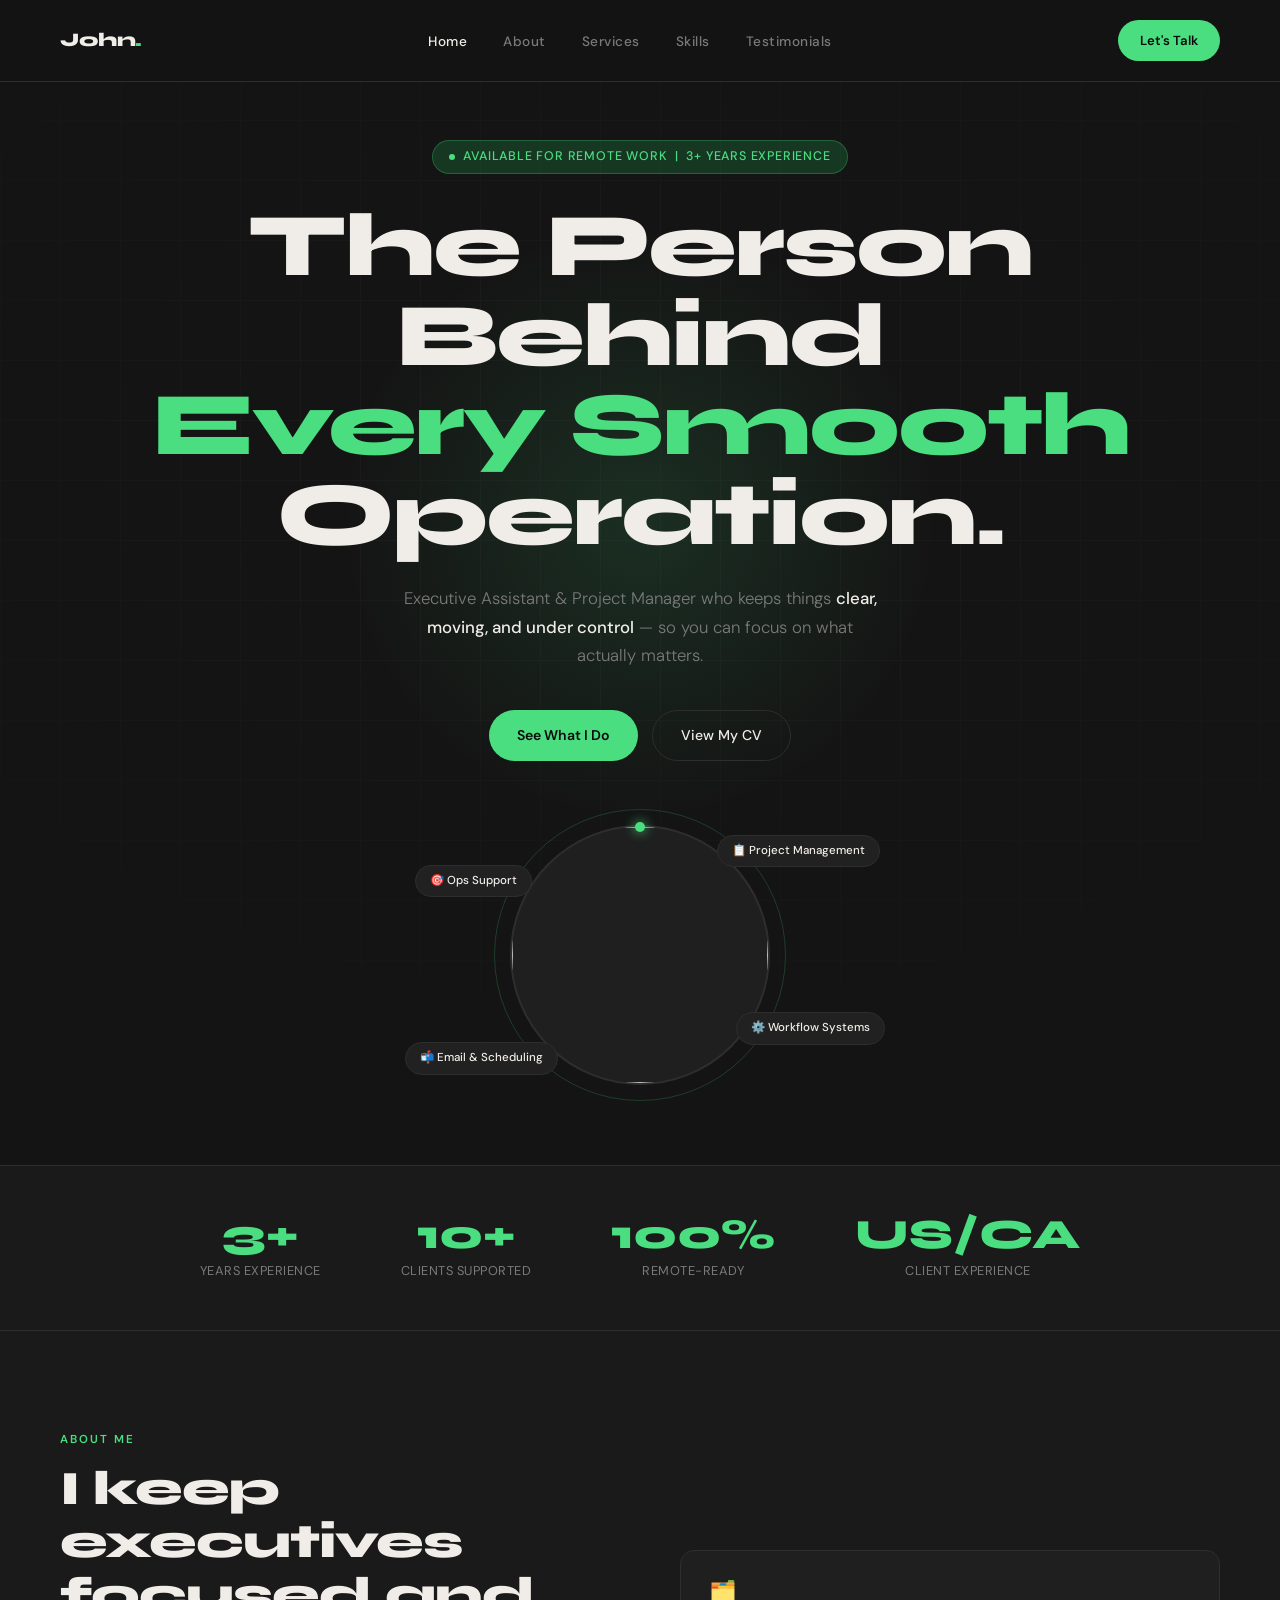
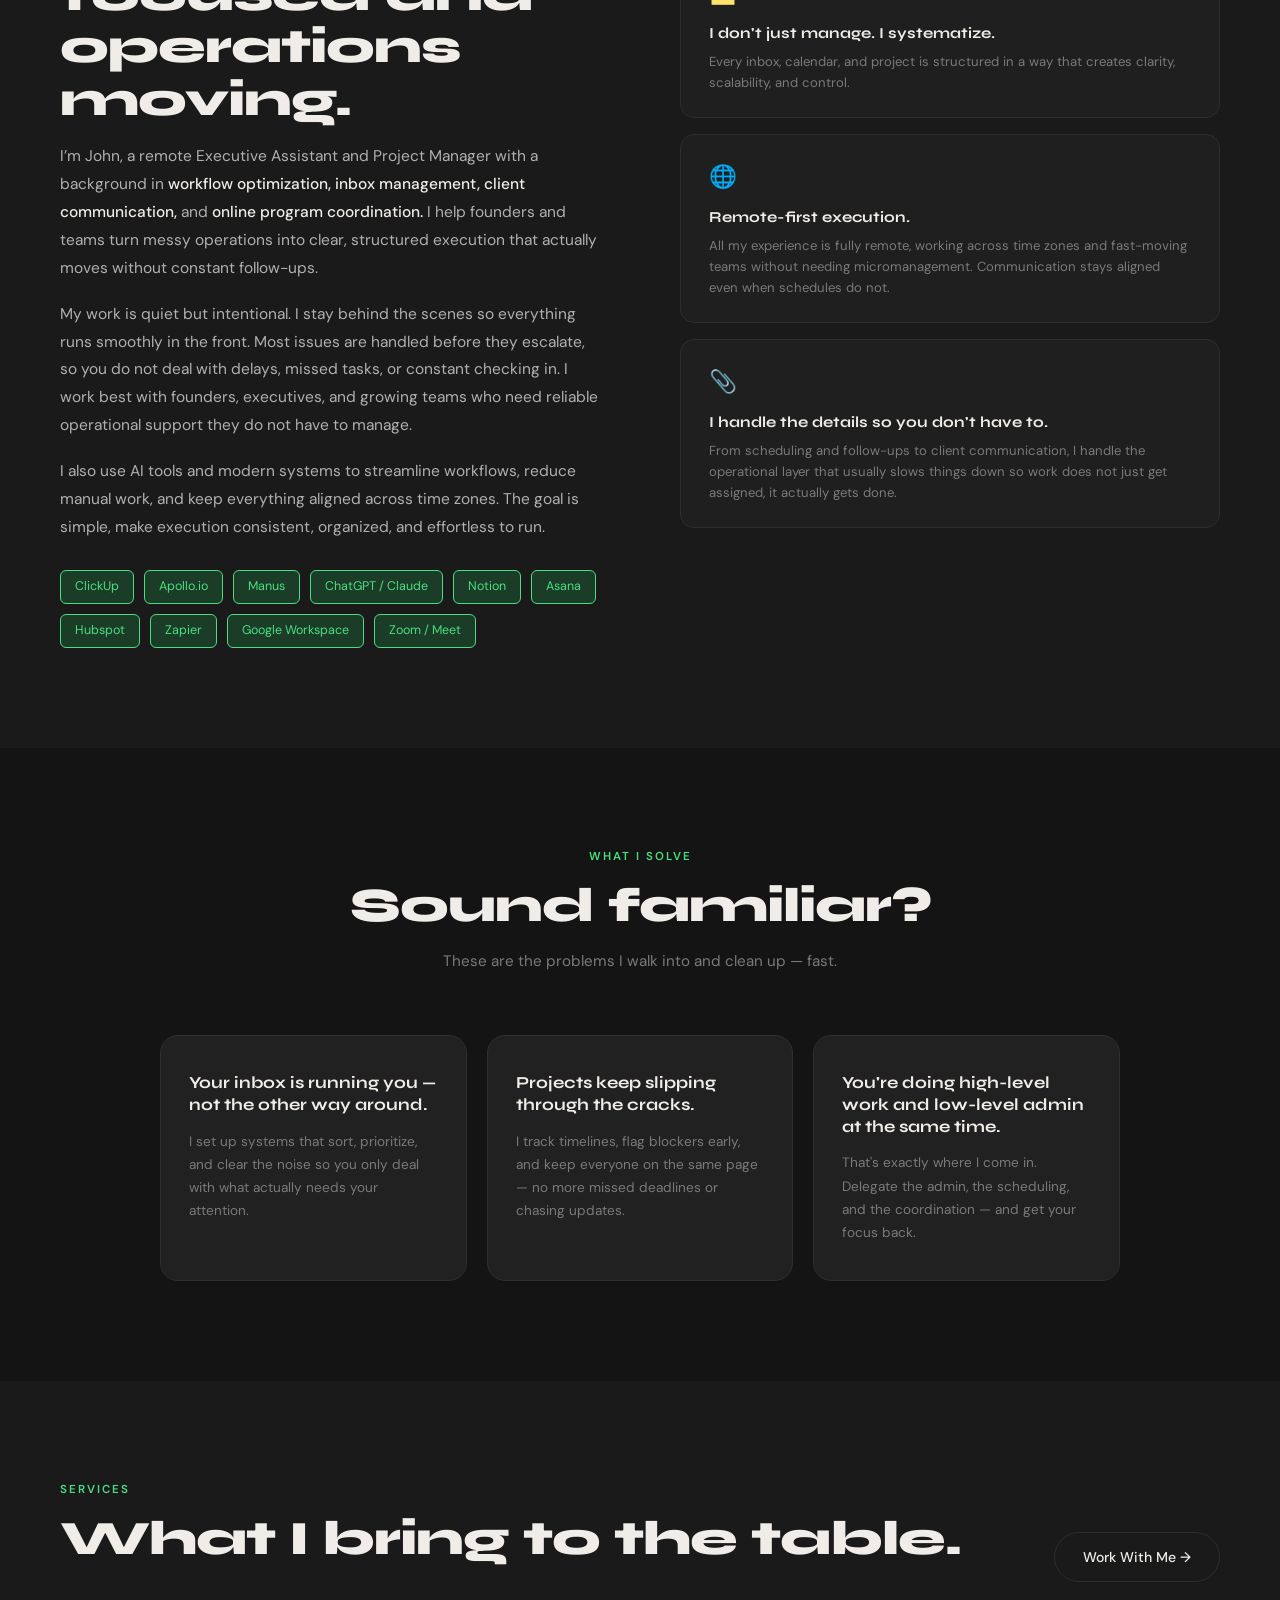
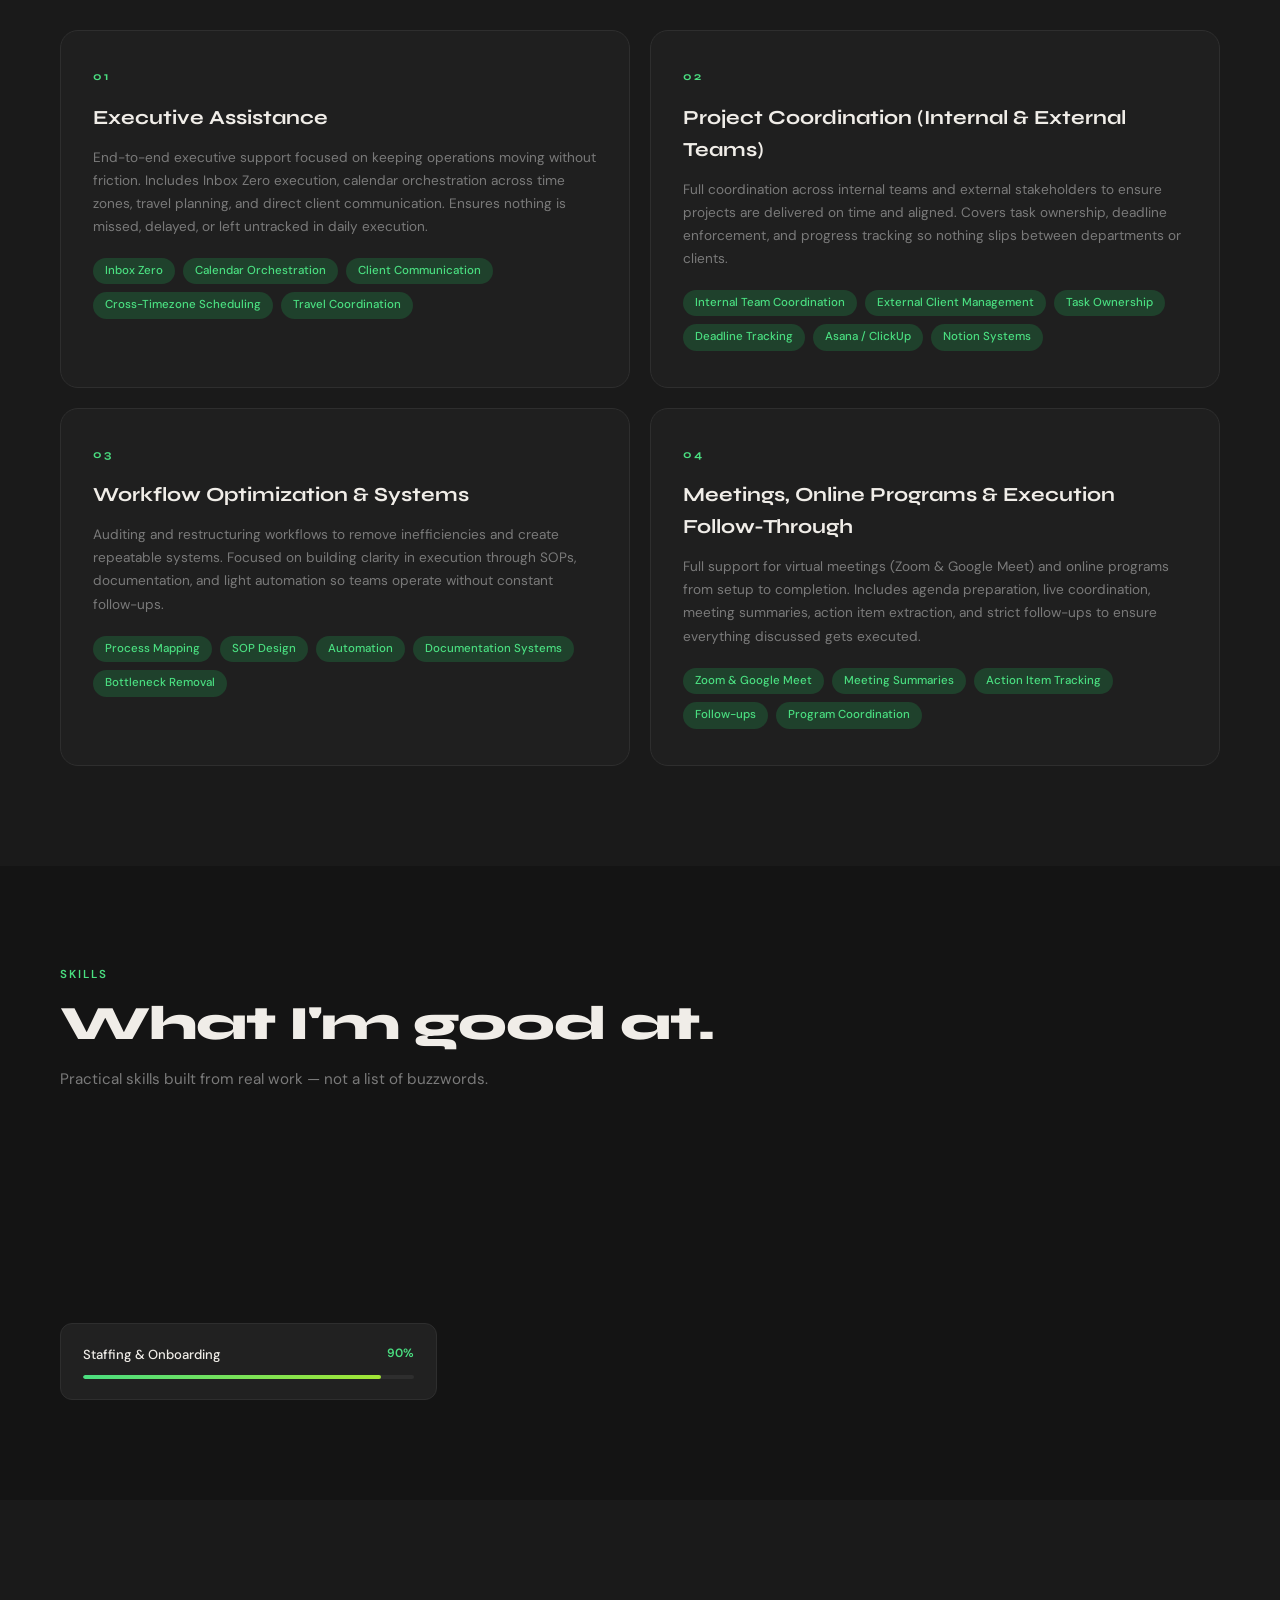
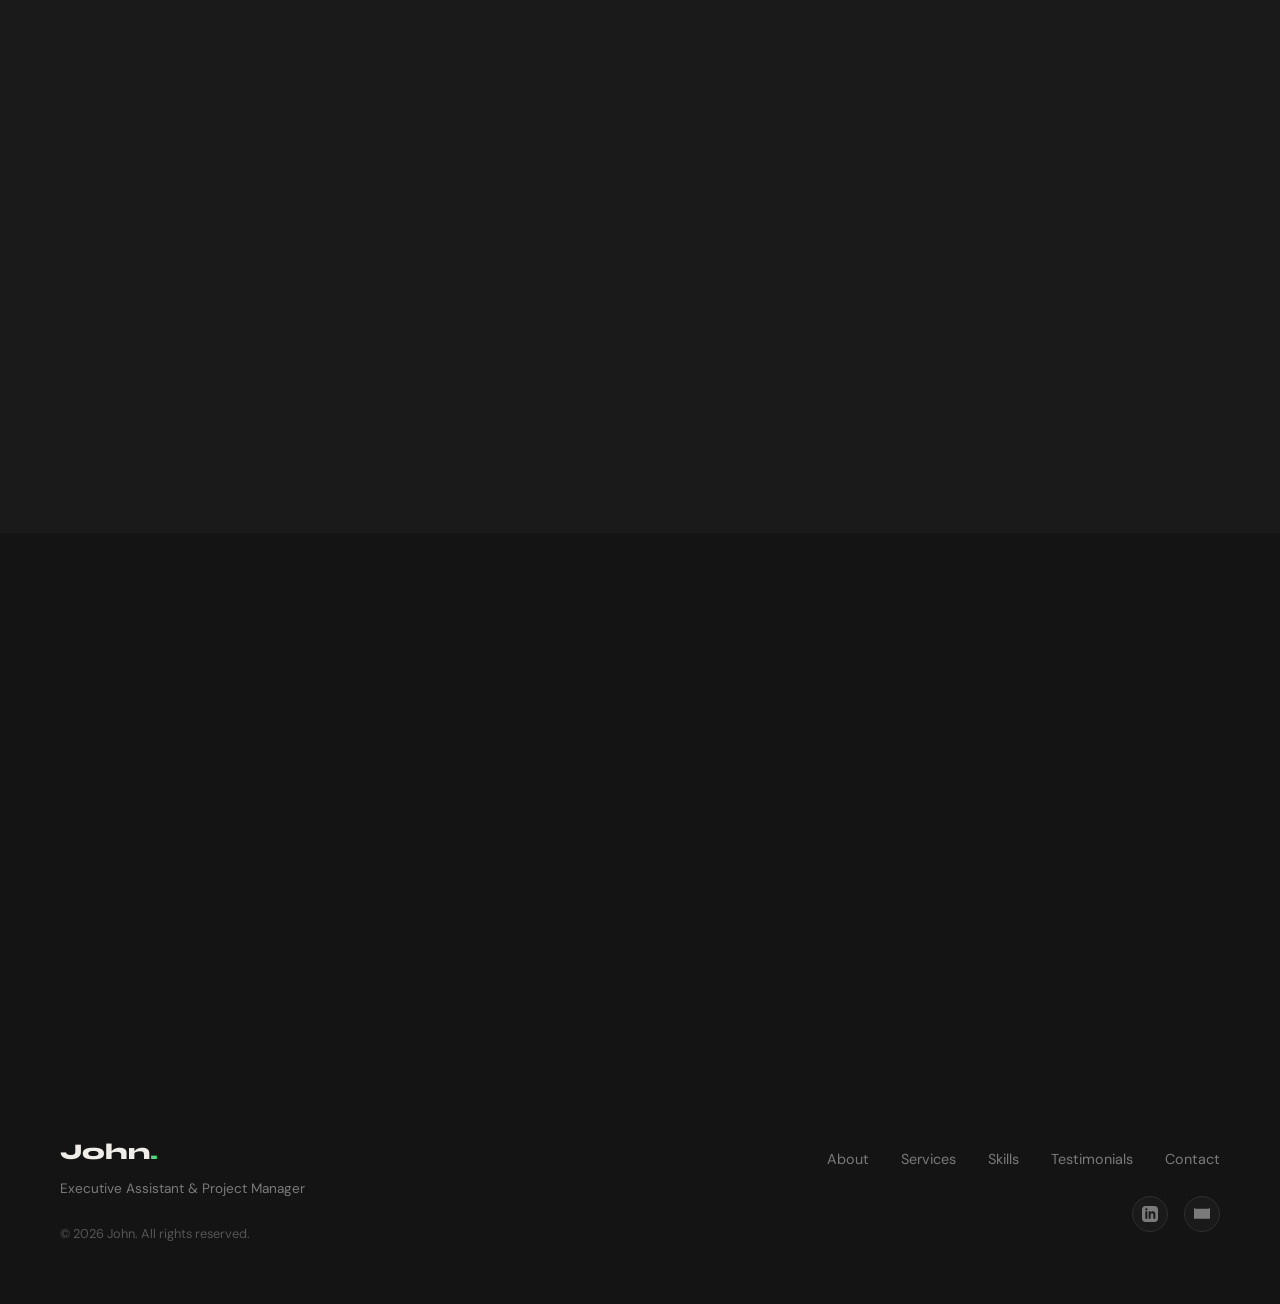
==== index.html @ 2f0b7847 "Add files via upload" ====
<!DOCTYPE html>
<html lang="en">
<head>
<meta charset="UTF-8" />
<meta name="viewport" content="width=device-width, initial-scale=1.0" />
<title>John San Gaspar | Executive Assistant & Project Manager</title>
<link href="https://fonts.googleapis.com/css2?family=Syne:wght@400;600;700;800&family=DM+Sans:ital,wght@0,300;0,400;0,500;1,300&display=swap" rel="stylesheet" />
<style>
  :root {
    --bg: #141414;
    --bg2: #1a1a1a;
    --bg3: #1f1f1f;
    --card: #212121;
    --border: #2e2e2e;
    --white: #f0ede8;
    --muted: #7a7a7a;
    --green: #4ade80;
    --green-dim: #22c55e33;
    --green-glow: #4ade8022;
    --accent2: #a3e635;
    --font-display: 'Syne', sans-serif;
    --font-body: 'DM Sans', sans-serif;
  }

  *, *::before, *::after { box-sizing: border-box; margin: 0; padding: 0; }
  html { scroll-behavior: smooth; }
  body {
    background: var(--bg);
    color: var(--white);
    font-family: var(--font-body);
    font-size: 16px;
    line-height: 1.6;
    overflow-x: hidden;
  }

  /* SPARKLE CANVAS LAYER */
  #cursor-canvas {
    position: fixed;
    top: 0; left: 0;
    width: 100%; height: 100%;
    pointer-events: none;
    z-index: 9999;
  }

  /* NAV */
  nav {
    position: fixed;
    top: 0; left: 0; right: 0;
    z-index: 100;
    padding: 20px 60px;
    display: flex;
    align-items: center;
    justify-content: space-between;
    background: rgba(20,20,20,0.88);
    backdrop-filter: blur(14px);
    border-bottom: 1px solid var(--border);
  }
  .nav-logo {
    font-family: var(--font-display);
    font-weight: 800;
    font-size: 1.2rem;
    letter-spacing: -0.5px;
    color: var(--white);
    text-decoration: none;
  }
  .nav-logo span { color: var(--green); }
  .nav-links { display: flex; gap: 36px; list-style: none; }
  .nav-links a {
    font-size: 0.85rem;
    font-weight: 500;
    color: var(--muted);
    text-decoration: none;
    letter-spacing: 0.5px;
    transition: color 0.2s;
  }
  .nav-links a:hover { color: var(--white); }
  .nav-cta {
    background: var(--green);
    color: #0a0a0a;
    font-weight: 600;
    font-size: 0.82rem;
    padding: 10px 22px;
    border-radius: 100px;
    text-decoration: none;
    transition: background 0.2s, transform 0.15s;
  }
  .nav-cta:hover { background: var(--accent2); transform: translateY(-1px); }

  /* HERO */
  #home {
    min-height: 100vh;
    display: flex;
    flex-direction: column;
    align-items: center;
    justify-content: center;
    text-align: center;
    padding: 140px 40px 80px;
    position: relative;
    overflow: hidden;
  }
  .hero-bg-grid {
    position: absolute;
    inset: 0;
    background-image:
      linear-gradient(var(--border) 1px, transparent 1px),
      linear-gradient(90deg, var(--border) 1px, transparent 1px);
    background-size: 60px 60px;
    opacity: 0.22;
    mask-image: radial-gradient(ellipse 80% 60% at 50% 40%, black 30%, transparent 100%);
  }
  .hero-glow {
    position: absolute;
    width: 600px; height: 600px;
    background: radial-gradient(circle, var(--green-glow) 0%, transparent 70%);
    top: 50%; left: 50%;
    transform: translate(-50%, -60%);
    pointer-events: none;
  }
  .hero-badge {
    display: inline-flex;
    align-items: center;
    gap: 8px;
    background: var(--green-dim);
    border: 1px solid #4ade8044;
    border-radius: 100px;
    padding: 6px 16px;
    font-size: 0.78rem;
    font-weight: 500;
    color: var(--green);
    letter-spacing: 0.8px;
    text-transform: uppercase;
    margin-bottom: 28px;
    animation: fadeUp 0.6s ease both;
  }
  .hero-badge::before {
    content: '';
    width: 6px; height: 6px;
    background: var(--green);
    border-radius: 50%;
    animation: pulse 2s infinite;
  }
  @keyframes pulse {
    0%, 100% { opacity: 1; transform: scale(1); }
    50% { opacity: 0.4; transform: scale(1.3); }
  }
  h1.hero-title {
    font-family: var(--font-display);
    font-size: clamp(3rem, 7vw, 6rem);
    font-weight: 800;
    line-height: 1.0;
    letter-spacing: -2px;
    margin-bottom: 24px;
    animation: fadeUp 0.7s 0.1s ease both;
  }
  h1.hero-title .line-green { color: var(--green); }
  .hero-sub {
    font-size: 1.05rem;
    font-weight: 300;
    color: var(--muted);
    max-width: 480px;
    line-height: 1.7;
    margin-bottom: 40px;
    animation: fadeUp 0.7s 0.2s ease both;
  }
  .hero-sub strong { color: var(--white); font-weight: 500; }
  .hero-actions {
    display: flex;
    gap: 14px;
    justify-content: center;
    flex-wrap: wrap;
    animation: fadeUp 0.7s 0.3s ease both;
  }
  .btn-primary {
    background: var(--green);
    color: #0a0a0a;
    font-weight: 600;
    font-size: 0.88rem;
    padding: 13px 28px;
    border-radius: 100px;
    text-decoration: none;
    transition: background 0.2s, transform 0.15s;
    display: inline-flex;
    align-items: center;
    justify-content: center;
  }
  .btn-primary:hover { background: var(--accent2); transform: translateY(-2px); }
  .btn-outline {
    background: transparent;
    color: var(--white);
    font-weight: 500;
    font-size: 0.88rem;
    padding: 13px 28px;
    border-radius: 100px;
    border: 1px solid var(--border);
    text-decoration: none;
    transition: border-color 0.2s, color 0.2s, transform 0.15s;
    display: inline-flex;
    align-items: center;
    justify-content: center;
  }
  .btn-outline:hover { border-color: var(--green); color: var(--green); transform: translateY(-2px); }

  /* HERO VISUAL */
  .hero-visual {
    position: relative;
    margin-top: 64px;
    width: 260px; height: 260px;
    animation: fadeUp 0.8s 0.4s ease both;
  }
  .hero-ring {
    position: absolute;
    inset: -16px;
    border-radius: 50%;
    border: 1px solid #4ade8033;
    animation: spin 20s linear infinite;
  }
  .hero-ring::after {
    content: '';
    position: absolute;
    width: 10px; height: 10px;
    background: var(--green);
    border-radius: 50%;
    top: 12px; left: 50%;
    transform: translateX(-50%);
    box-shadow: 0 0 12px var(--green);
  }
  @keyframes spin { to { transform: rotate(360deg); } }
  .hero-photo {
    width: 260px; height: 260px;
    border-radius: 50%;
    background: var(--bg3);
    border: 2px solid var(--border);
    display: flex;
    align-items: center;
    justify-content: center;
    overflow: hidden;
  }
  .hero-photo img {
    width: 100%;
    height: 100%;
    object-fit: cover;
  }
  .float-tag {
    position: absolute;
    background: var(--card);
    border: 1px solid var(--border);
    border-radius: 100px;
    padding: 6px 14px;
    font-size: 0.72rem;
    font-weight: 500;
    color: var(--white);
    white-space: nowrap;
  }
  .float-tag.t1 { top: 10px; right: -110px; }
  .float-tag.t2 { bottom: 40px; right: -115px; }
  .float-tag.t3 { bottom: 10px; left: -105px; }
  .float-tag.t4 { top: 40px; left: -95px; }

  /* STATS */
  .stats-strip {
    background: var(--bg2);
    border-top: 1px solid var(--border);
    border-bottom: 1px solid var(--border);
    padding: 48px 60px;
    display: flex;
    justify-content: center;
    gap: 80px;
    flex-wrap: wrap;
  }
  .stat-item { text-align: center; }
  .stat-number {
    font-family: var(--font-display);
    font-size: 2.6rem;
    font-weight: 800;
    color: var(--green);
    line-height: 1;
    margin-bottom: 6px;
  }
  .stat-label {
    font-size: 0.8rem;
    color: var(--muted);
    letter-spacing: 0.5px;
    text-transform: uppercase;
  }

  /* SECTIONS */
  section { padding: 100px 60px; }
  .section-label {
    font-size: 0.72rem;
    font-weight: 600;
    letter-spacing: 2px;
    text-transform: uppercase;
    color: var(--green);
    margin-bottom: 14px;
  }
  .section-title {
    font-family: var(--font-display);
    font-size: clamp(2rem, 4vw, 3rem);
    font-weight: 800;
    line-height: 1.1;
    letter-spacing: -1px;
    margin-bottom: 16px;
  }
  .section-sub {
    color: var(--muted);
    font-size: 0.95rem;
    max-width: 520px;
    line-height: 1.7;
  }

  /* ABOUT */
  #about {
    background: var(--bg2);
    display: grid;
    grid-template-columns: 1fr 1fr;
    gap: 80px;
    align-items: center;
  }
  .about-text p {
    color: #b0b0b0;
    font-size: 0.97rem;
    line-height: 1.8;
    margin-bottom: 18px;
  }
  .about-text p strong { color: var(--white); font-weight: 500; }
  .about-tools {
    display: flex;
    flex-wrap: wrap;
    gap: 10px;
    margin-top: 28px;
  }
  .tool-tag {
    background: var(--green-dim);
    border: 1px solid var(--green);
    border-radius: 6px;
    padding: 6px 14px;
    font-size: 0.78rem;
    color: var(--green);
    transition: border-color 0.2s, color 0.2s;
  }
  .tool-tag:hover { border-color: var(--accent2); color: var(--accent2); }
  .about-right { display: flex; flex-direction: column; gap: 16px; }
  .about-card {
    background: var(--bg3);
    border: 1px solid var(--border);
    border-radius: 14px;
    padding: 24px 28px;
    transition: border-color 0.2s;
  }
  .about-card:hover { border-color: #4ade8055; }
  .about-card-icon { font-size: 1.4rem; margin-bottom: 10px; }
  .about-card h4 {
    font-family: var(--font-display);
    font-size: 0.95rem;
    font-weight: 700;
    margin-bottom: 6px;
  }
  .about-card p { font-size: 0.82rem; color: var(--muted); line-height: 1.6; }

  /* WHAT I SOLVE */
  #solve { background: var(--bg); text-align: center; }
  .solve-header { margin-bottom: 60px; }
  .solve-cards {
    display: grid;
    grid-template-columns: repeat(3, 1fr);
    gap: 20px;
    max-width: 960px;
    margin: 0 auto;
  }
  .solve-card {
    background: var(--card);
    border: 1px solid var(--border);
    border-radius: 18px;
    padding: 36px 28px;
    text-align: left;
    transition: border-color 0.25s, transform 0.2s;
    position: relative;
    overflow: hidden;
  }
  .solve-card::before {
    content: '';
    position: absolute;
    inset: 0;
    background: radial-gradient(circle at top left, var(--green-glow), transparent 70%);
    opacity: 0;
    transition: opacity 0.3s;
  }
  .solve-card:hover { border-color: #4ade8055; transform: translateY(-4px); }
  .solve-card:hover::before { opacity: 1; }
  .solve-card-q {
    font-family: var(--font-display);
    font-size: 1.05rem;
    font-weight: 700;
    color: var(--white);
    margin-bottom: 14px;
    line-height: 1.3;
  }
  .solve-card-a { font-size: 0.85rem; color: var(--muted); line-height: 1.7; }

  /* SERVICES */
  #services { background: var(--bg2); }
  .services-header {
    display: flex;
    justify-content: space-between;
    align-items: flex-end;
    margin-bottom: 48px;
  }
  .services-grid {
    display: grid;
    grid-template-columns: repeat(2, 1fr);
    gap: 20px;
  }
  .service-card {
    background: var(--bg3);
    border: 1px solid var(--border);
    border-radius: 18px;
    padding: 36px 32px;
    transition: border-color 0.2s, transform 0.2s;
  }
  .service-card:hover { border-color: #4ade8066; transform: translateY(-3px); }
  .service-number {
    font-family: var(--font-display);
    font-size: 0.72rem;
    font-weight: 700;
    color: var(--green);
    letter-spacing: 2px;
    margin-bottom: 16px;
  }
  .service-name {
    font-family: var(--font-display);
    font-size: 1.25rem;
    font-weight: 700;
    margin-bottom: 12px;
  }
  .service-desc {
    font-size: 0.85rem;
    color: var(--muted);
    line-height: 1.7;
    margin-bottom: 20px;
  }
  .service-tags { display: flex; flex-wrap: wrap; gap: 8px; }
  .service-tag {
    background: var(--green-dim);
    color: var(--green);
    border-radius: 100px;
    padding: 4px 12px;
    font-size: 0.72rem;
    font-weight: 500;
  }

  /* SKILLS */
  #skills { background: var(--bg); }
  .skills-grid {
    display: grid;
    grid-template-columns: repeat(3, 1fr);
    gap: 14px;
    margin-top: 48px;
  }
  .skill-bar-item {
    background: var(--card);
    border: 1px solid var(--border);
    border-radius: 12px;
    padding: 20px 22px;
  }
  .skill-bar-top {
    display: flex;
    justify-content: space-between;
    align-items: center;
    margin-bottom: 10px;
  }
  .skill-bar-name { font-size: 0.82rem; font-weight: 500; }
  .skill-bar-pct { font-size: 0.75rem; color: var(--green); font-weight: 600; }
  .skill-track {
    height: 4px;
    background: var(--border);
    border-radius: 4px;
    overflow: hidden;
  }
  .skill-fill {
    height: 100%;
    background: linear-gradient(90deg, var(--green), var(--accent2));
    border-radius: 4px;
    width: 0%;
    transition: width 1.2s cubic-bezier(0.4,0,0.2,1);
  }

  /* TESTIMONIALS */
  #testimonials { background: var(--bg2); text-align: center; }
  .testi-grid {
    display: grid;
    grid-template-columns: repeat(3, 1fr);
    gap: 20px;
    margin-top: 48px;
  }
  .testi-card {
    background: var(--bg3);
    border: 1px solid var(--border);
    border-radius: 18px;
    padding: 30px 28px;
    text-align: left;
    transition: border-color 0.2s;
    /* Added Flexbox to perfectly align author blocks */
    display: flex;
    flex-direction: column;
  }
  .testi-card:hover { border-color: #4ade8044; }
  .testi-stars { color: var(--green); font-size: 0.85rem; letter-spacing: 2px; margin-bottom: 16px; }
  .testi-text {
    font-size: 0.87rem;
    color: #b5b5b5;
    line-height: 1.75;
    margin-bottom: 20px;
    font-style: italic;
  }
  .testi-author { 
    display: flex; 
    align-items: center; 
    gap: 12px; 
    /* Pushes author block to the bottom of the card */
    margin-top: auto; 
  }
  .testi-avatar {
    width: 38px; height: 38px;
    border-radius: 50%;
    background: var(--green-dim);
    border: 1px solid #4ade8044;
    display: flex;
    align-items: center;
    justify-content: center;
    font-size: 0.75rem;
    font-weight: 700;
    color: var(--green);
    flex-shrink: 0;
  }
  .testi-name { font-size: 0.85rem; font-weight: 600; }
  .testi-role { font-size: 0.75rem; color: var(--muted); }

  /* CTA BANNER */
  .cta-banner {
    background: var(--bg3);
    border-top: 1px solid var(--border);
    border-bottom: 1px solid var(--border);
    padding: 100px 60px;
    text-align: center;
    position: relative;
    overflow: hidden;
  }
  .cta-banner::before {
    content: '';
    position: absolute;
    inset: 0;
    background: radial-gradient(ellipse 60% 80% at 50% 100%, var(--green-glow), transparent);
    pointer-events: none;
  }
  .cta-banner h2 {
    font-family: var(--font-display);
    font-size: clamp(2rem, 5vw, 4rem);
    font-weight: 800;
    letter-spacing: -1px;
    margin-bottom: 16px;
    color: var(--white);
  }
  .cta-banner p { color: var(--muted); font-size: 1.1rem; margin-bottom: 40px; }
  .cta-actions { display: flex; gap: 16px; justify-content: center; flex-wrap: wrap; }

  /* FOOTER */
  footer {
    background: var(--bg);
    padding: 60px;
    display: flex;
    align-items: center;
    justify-content: space-between;
    flex-wrap: wrap;
    gap: 40px;
  }
  .footer-left {
    display: flex;
    flex-direction: column;
    gap: 8px;
  }
  .footer-logo {
    font-family: var(--font-display);
    font-weight: 800;
    font-size: 1.4rem;
    color: var(--white);
    text-decoration: none;
  }
  .footer-logo span { color: var(--green); }
  .footer-tagline { font-size: 0.85rem; color: var(--muted); }
  .footer-copy { font-size: 0.8rem; color: #555; margin-top: 16px; }
  
  .footer-right {
    display: flex;
    flex-direction: column;
    align-items: flex-end;
    gap: 24px;
  }
  .footer-links { display: flex; gap: 32px; list-style: none; }
  .footer-links a {
    font-size: 0.9rem;
    color: var(--muted);
    text-decoration: none;
    transition: color 0.2s;
  }
  .footer-links a:hover { color: var(--green); }
  
  .footer-socials { display: flex; gap: 16px; }
  .social-icon {
    width: 36px; height: 36px;
    border-radius: 50%;
    background: var(--bg2);
    border: 1px solid var(--border);
    display: flex;
    align-items: center;
    justify-content: center;
    color: var(--muted);
    transition: all 0.2s;
    text-decoration: none;
  }
  .social-icon:hover {
    color: var(--green);
    border-color: var(--green);
    background: var(--green-dim);
  }
  .social-icon svg { width: 16px; height: 16px; fill: currentColor; }

  /* ANIMATIONS */
  @keyframes fadeUp {
    from { opacity: 0; transform: translateY(24px); }
    to { opacity: 1; transform: translateY(0); }
  }
  .reveal {
    opacity: 0;
    transform: translateY(30px);
    transition: opacity 0.7s ease, transform 0.7s ease;
  }
  .reveal.visible { opacity: 1; transform: translateY(0); }

  /* MOBILE */
  @media (max-width: 768px) {
    nav { padding: 16px 24px; }
    .nav-links { display: none; }
    section { padding: 70px 24px; }
    #about { grid-template-columns: 1fr; gap: 40px; }
    .solve-cards, .testi-grid { grid-template-columns: 1fr; }
    .services-grid { grid-template-columns: 1fr; }
    .skills-grid { grid-template-columns: 1fr 1fr; }
    .stats-strip { gap: 40px; padding: 40px 24px; }
    .float-tag { display: none; }
    footer { flex-direction: column; align-items: center; text-align: center; }
    .footer-right { align-items: center; }
    .footer-links { flex-wrap: wrap; justify-content: center; }
    .cta-actions { flex-direction: column; align-items: center; }
    .cta-banner { padding: 80px 24px; }
  }
</style>
</head>
<body>

<canvas id="cursor-canvas"></canvas>

<!-- NAV -->
<nav>
  <a href="#home" class="nav-logo">John<span>.</span></a>
  <ul class="nav-links">
    <li><a href="#home">Home</a></li>
    <li><a href="#about">About</a></li>
    <li><a href="#services">Services</a></li>
    <li><a href="#skills">Skills</a></li>
    <li><a href="#testimonials">Testimonials</a></li>
  </ul>
  <a href="mailto:rainsngspr@gmail.com" class="nav-cta">Let's Talk</a>
</nav>

<!-- HERO -->
<section id="home">
  <div class="hero-bg-grid"></div>
  <div class="hero-glow"></div>

  <div class="hero-badge">Available for Remote Work &nbsp;|&nbsp; 3+ Years Experience</div>

  <h1 class="hero-title">
    The Person Behind<br>
    <span class="line-green">Every Smooth</span><br>
    Operation.
  </h1>

  <p class="hero-sub">
    Executive Assistant &amp; Project Manager who keeps things
    <strong>clear, moving, and under control</strong> — so you can focus on what actually matters.
  </p>

  <div class="hero-actions">
    <a href="#services" class="btn-primary">See What I Do</a>
    <a href="https://drive.google.com/file/d/1yDdpWghCHOf-yNdq9jyRhm6g5-8w-mUt/view" target="_blank" class="btn-outline">View My CV</a>
  </div>

  <div class="hero-visual">
    <div class="hero-ring"></div>
    <div class="hero-photo">
      <img src= "rainpicture.jpg">
    </div>
    <span class="float-tag t1">📋 Project Management</span>
    <span class="float-tag t2">⚙️ Workflow Systems</span>
    <span class="float-tag t3">📬 Email &amp; Scheduling</span>
    <span class="float-tag t4">🎯 Ops Support</span>
  </div>
</section>

<!-- STATS -->
<div class="stats-strip reveal">
  <div class="stat-item">
    <div class="stat-number">3+</div>
    <div class="stat-label">Years Experience</div>
  </div>
  <div class="stat-item">
    <div class="stat-number">10+</div>
    <div class="stat-label">Clients Supported</div>
  </div>
  <div class="stat-item">
    <div class="stat-number">100%</div>
    <div class="stat-label">Remote-Ready</div>
  </div>
  <div class="stat-item">
    <div class="stat-number">US/CA</div>
    <div class="stat-label">Client Experience</div>
  </div>
</div>

<!-- ABOUT -->
<section id="about">
  <div class="about-text reveal">
    <div class="section-label">About Me</div>
    <h2 class="section-title">I keep executives focused and operations moving.</h2>
    <p>
I’m John, a remote Executive Assistant and Project Manager with a background in
      <strong>workflow optimization, inbox management, client communication,</strong> and
      <strong>online program coordination.</strong> I help founders and teams turn messy operations into clear, structured execution that actually moves without constant follow-ups.
    </p>
    <p>
      My work is quiet but intentional. I stay behind the scenes so everything runs smoothly in the front. Most issues are handled before they escalate, so you do not deal with delays, missed tasks, or constant checking in. I work best with founders, executives, and growing teams who need reliable operational support they do not have to manage.
    </p>
    <p>
I also use AI tools and modern systems to streamline workflows, reduce manual work, and keep everything aligned across time zones. The goal is simple, make execution consistent, organized, and effortless to run.    </p>
    <div class="about-tools">
      <span class="tool-tag">ClickUp</span>
      <span class="tool-tag">Apollo.io</span>
      <span class="tool-tag">Manus</span>
      <span class="tool-tag">ChatGPT / Claude</span>
      <span class="tool-tag">Notion</span>
      <span class="tool-tag">Asana</span>
      <span class="tool-tag">Hubspot</span>
      <span class="tool-tag">Zapier</span>
      <span class="tool-tag">Google Workspace</span>
      <span class="tool-tag">Zoom / Meet</span>
    </div>
  </div>

  <div class="about-right reveal">
    <div class="about-card">
      <div class="about-card-icon">🗂️</div>
      <h4>I don't just manage. I systematize.</h4>
      <p>Every inbox, calendar, and project is structured in a way that creates clarity, scalability, and control.</p>
    </div>
    <div class="about-card">
      <div class="about-card-icon">🌐</div>
      <h4>Remote-first execution.</h4>
      <p>All my experience is fully remote, working across time zones and fast-moving teams without needing micromanagement. Communication stays aligned even when schedules do not.</p>
    </div>
    <div class="about-card">
      <div class="about-card-icon">📎</div>
      <h4>I handle the details so you don't have to.</h4>
      <p>From scheduling and follow-ups to client communication, I handle the operational layer that usually slows things down so work does not just get assigned, it actually gets done.</p>
    </div>
  </div>
</section>

<!-- WHAT I SOLVE -->
<section id="solve">
  <div class="solve-header reveal">
    <div class="section-label">What I Solve</div>
    <h2 class="section-title">Sound familiar?</h2>
    <p class="section-sub" style="margin: 0 auto;">These are the problems I walk into and clean up — fast.</p>
  </div>
  <div class="solve-cards">
    <div class="solve-card reveal">
      <div class="solve-card-q">Your inbox is running you — not the other way around.</div>
      <div class="solve-card-a">I set up systems that sort, prioritize, and clear the noise so you only deal with what actually needs your attention.</div>
    </div>
    <div class="solve-card reveal">
      <div class="solve-card-q">Projects keep slipping through the cracks.</div>
      <div class="solve-card-a">I track timelines, flag blockers early, and keep everyone on the same page — no more missed deadlines or chasing updates.</div>
    </div>
    <div class="solve-card reveal">
      <div class="solve-card-q">You're doing high-level work and low-level admin at the same time.</div>
      <div class="solve-card-a">That's exactly where I come in. Delegate the admin, the scheduling, and the coordination — and get your focus back.</div>
    </div>
  </div>
</section>

<!-- SERVICES -->
<section id="services">
  <div class="services-header reveal">
    <div>
      <div class="section-label">Services</div>
      <h2 class="section-title">What I bring to the table.</h2>
    </div>
    <a href="mailto:rainsngspr@gmail.com" class="btn-outline">Work With Me →</a>
  </div>
  <div class="services-grid">
    <div class="service-card reveal">
      <div class="service-number">01</div>
      <div class="service-name">Executive Assistance</div>
      <div class="service-desc">End-to-end executive support focused on keeping operations moving without friction. Includes Inbox Zero execution, calendar orchestration across time zones, travel planning, and direct client communication. Ensures nothing is missed, delayed, or left untracked in daily execution.</div>
      <div class="service-tags">
        <span class="service-tag">Inbox Zero</span>
        <span class="service-tag">Calendar Orchestration</span>
        <span class="service-tag">Client Communication</span>
        <span class="service-tag">Cross-Timezone Scheduling</span>
        <span class="service-tag">Travel Coordination</span>
      </div>
    </div>
    <div class="service-card reveal">
      <div class="service-number">02</div>
      <div class="service-name">Project Coordination (Internal & External Teams)</div>
      <div class="service-desc">Full coordination across internal teams and external stakeholders to ensure projects are delivered on time and aligned. Covers task ownership, deadline enforcement, and progress tracking so nothing slips between departments or clients.</div>
      <div class="service-tags">
        <span class="service-tag">Internal Team Coordination</span>
        <span class="service-tag">External Client Management</span>
        <span class="service-tag">Task Ownership</span>
        <span class="service-tag">Deadline Tracking</span>
        <span class="service-tag">Asana / ClickUp</span>
        <span class="service-tag">Notion Systems</span>
      </div>
    </div>
    <div class="service-card reveal">
      <div class="service-number">03</div>
      <div class="service-name">Workflow Optimization & Systems</div>
      <div class="service-desc">Auditing and restructuring workflows to remove inefficiencies and create repeatable systems. Focused on building clarity in execution through SOPs, documentation, and light automation so teams operate without constant follow-ups.</div>
      <div class="service-tags">
        <span class="service-tag">Process Mapping</span>
        <span class="service-tag">SOP Design</span>
        <span class="service-tag">Automation</span>
        <span class="service-tag">Documentation Systems</span>
        <span class="service-tag">Bottleneck Removal</span>
      </div>
    </div>
    <div class="service-card reveal">
      <div class="service-number">04</div>
      <div class="service-name">Meetings, Online Programs & Execution Follow-Through</div>
      <div class="service-desc">Full support for virtual meetings (Zoom & Google Meet) and online programs from setup to completion. Includes agenda preparation, live coordination, meeting summaries, action item extraction, and strict follow-ups to ensure everything discussed gets executed.</div>
      <div class="service-tags">
        <span class="service-tag">Zoom & Google Meet</span>
        <span class="service-tag">Meeting Summaries</span>
        <span class="service-tag">Action Item Tracking</span>
        <span class="service-tag">Follow-ups</span>
        <span class="service-tag">Program Coordination</span>
      </div>
    </div>
  </div>
</section>

<!-- SKILLS -->
<section id="skills">
  <div class="reveal">
    <div class="section-label">Skills</div>
    <h2 class="section-title">What I'm good at.</h2>
    <p class="section-sub">Practical skills built from real work — not a list of buzzwords.</p>
  </div>
  <div class="skills-grid">
    <div class="skill-bar-item reveal">
      <div class="skill-bar-top"><span class="skill-bar-name">AI Implementation & Usage</span><span class="skill-bar-pct">95%</span></div>
      <div class="skill-track"><div class="skill-fill" data-width="95"></div></div>
    </div>
    <div class="skill-bar-item reveal">
      <div class="skill-bar-top"><span class="skill-bar-name">Calendar & Inbox Management</span><span class="skill-bar-pct">95%</span></div>
      <div class="skill-track"><div class="skill-fill" data-width="95"></div></div>
    </div>
    <div class="skill-bar-item reveal">
      <div class="skill-bar-top"><span class="skill-bar-name">Project Coordination</span><span class="skill-bar-pct">95%</span></div>
      <div class="skill-track"><div class="skill-fill" data-width="95"></div></div>
    </div>
    <div class="skill-bar-item reveal">
      <div class="skill-bar-top"><span class="skill-bar-name">Client Communication</span><span class="skill-bar-pct">95%</span></div>
      <div class="skill-track"><div class="skill-fill" data-width="95"></div></div>
    </div>
    <div class="skill-bar-item reveal">
      <div class="skill-bar-top"><span class="skill-bar-name">Meeting &  Event Management.</span><span class="skill-bar-pct">90%</span></div>
      <div class="skill-track"><div class="skill-fill" data-width="90"></div></div>
    </div>
    <div class="skill-bar-item reveal">
      <div class="skill-bar-top"><span class="skill-bar-name">Workflow Design & Optimization</span><span class="skill-bar-pct">94%</span></div>
      <div class="skill-track"><div class="skill-fill" data-width="94"></div></div>
    </div>
    <div class="skill-bar-item reveal">
      <div class="skill-bar-top"><span class="skill-bar-name">Staffing & Onboarding</span><span class="skill-bar-pct">90%</span></div>
      <div class="skill-track"><div class="skill-fill" data-width="90"></div></div>
    </div>
    <div class="skill-bar-item reveal">
      <div class="skill-bar-top"><span class="skill-bar-name">Automation & Integrations</span><span class="skill-bar-pct">90%</span></div>
      <div class="skill-track"><div class="skill-fill" data-width="90"></div></div>
    </div>
    <div class="skill-bar-item reveal">
      <div class="skill-bar-top"><span class="skill-bar-name">Google Workspace Mastery</span><span class="skill-bar-pct">95%</span></div>
      <div class="skill-track"><div class="skill-fill" data-width="95"></div></div>
    </div>
  </div>
</section>

<!-- TESTIMONIALS -->
<section id="testimonials">
  <div class="reveal">
    <div class="section-label">Testimonials</div>
    <h2 class="section-title">Trusted Feedback.</h2>
    <p class="section-sub" style="margin: 0 auto;">What founders and leaders say about my work.</p>
  </div>
  <div class="testi-grid">
    <div class="testi-card reveal">
      <div class="testi-stars">★★★★★</div>
      <p class="testi-text">"What I liked most is the initiative. I’d assign something and already get back not just execution, but suggestions on how to improve it."</p>
      <div class="testi-author">
        <div class="testi-avatar">TL</div>
        <div>
          <div class="testi-name">Varey</div>
          <div class="testi-role">Team Leader/Operation Manager</div>
        </div>
      </div>
    </div>
    <div class="testi-card reveal">
      <div class="testi-stars">★★★★★</div>
      <p class="testi-text">"Very coachable. You give feedback once and it sticks. Attention to detail is solid, and outputs are consistent."</p>
      <div class="testi-author">
        <div class="testi-avatar">AE</div>
        <div>
          <div class="testi-name">Alisha</div>
          <div class="testi-role">Founder & CEO (AI Startup & F&B Business)</div>
        </div>
      </div>
    </div>
    <div class="testi-card reveal">
      <div class="testi-stars">★★★★★</div>
      <p class="testi-text">"John cares about doing things properly. You can tell there’s intention behind the work, not just rushing to get it done."</p>
      <div class="testi-author">
        <div class="testi-avatar">MK</div>
        <div>
          <div class="testi-name">Mambay</div>
          <div class="testi-role">CEO of Tech Startup</div>
        </div>
      </div>
    </div>
  </div>
</section>

<!-- CTA BANNER -->
<div class="cta-banner reveal">
  <h2>Ready to get things under control?</h2>
  <p>Let's talk about what you need and how I can make it happen.</p>
  <div class="cta-actions">
    <a href="mailto:rainsngspr@gmail.com" class="btn-primary">Let's Chat</a>
    <a href="https://drive.google.com/file/d/1yDdpWghCHOf-yNdq9jyRhm6g5-8w-mUt/view" target="_blank" class="btn-outline">View My CV</a>
  </div>
</div>

<!-- FOOTER -->
<footer id="contact">
  <div class="footer-left">
    <a href="#home" class="footer-logo">John<span>.</span></a>
    <div class="footer-tagline">Executive Assistant & Project Manager</div>
    <div class="footer-copy">© 2026 John. All rights reserved.</div>
  </div>
  
  <div class="footer-right">
    <ul class="footer-links">
      <li><a href="#about">About</a></li>
      <li><a href="#services">Services</a></li>
      <li><a href="#skills">Skills</a></li>
      <li><a href="#testimonials">Testimonials</a></li>
      <li><a href="mailto:rainsngspr@gmail.com">Contact</a></li>
    </ul>
    
    <div class="footer-socials">
      <!-- LinkedIn Icon -->
      <a href="https://www.linkedin.com/in/ea-johnsngspr/" target="_blank" class="social-icon" aria-label="LinkedIn">
        <svg viewBox="0 0 24 24">
          <path d="M19 0h-14c-2.761 0-5 2.239-5 5v14c0 2.761 2.239 5 5 5h14c2.762 0 5-2.239 5-5v-14c0-2.761-2.238-5-5-5zm-11 19h-3v-11h3v11zm-1.5-12.268c-.966 0-1.75-.79-1.75-1.764s.784-1.764 1.75-1.764 1.75.79 1.75 1.764-.783 1.764-1.75 1.764zm13.5 12.268h-3v-5.604c0-3.368-4-3.113-4 0v5.604h-3v-11h3v1.765c1.396-2.586 7-2.777 7 2.476v6.759z"/>
        </svg>
      </a>
      <!-- Email Icon -->
      <a href="mailto:rainsngspr@gmail.com" class="social-icon" aria-label="Email">
        <svg viewBox="0 0 24 24">
          <path d="M12 12.713l11.985-8.713h-23.97l11.985 8.713zm-12-10.226v16.513h24v-16.513l-12 8.72-12-8.72z"/>
        </svg>
      </a>
    </div>
  </div>
</footer>

<script>
  // SPARKLE CURSOR TRAIL LOGIC
  const canvas = document.getElementById('cursor-canvas');
  const ctx = canvas.getContext('2d');
  let points = [];
  let sparkles = [];
  const mouse = { x: 0, y: 0 };

  window.addEventListener('resize', () => {
    canvas.width = window.innerWidth;
    canvas.height = window.innerHeight;
  });
  window.dispatchEvent(new Event('resize'));

  window.addEventListener('mousemove', (e) => {
    mouse.x = e.clientX;
    mouse.y = e.clientY;
    for(let i=0; i<3; i++) {
      sparkles.push({
        x: mouse.x, y: mouse.y,
        vx: (Math.random()-0.5)*2, vy: (Math.random()-0.5)*2,
        life: 1.0, size: Math.random()*3
      });
    }
  });

  function animate() {
    ctx.clearRect(0, 0, canvas.width, canvas.height);
    
    // Smooth Line Trail
    points.push({ x: mouse.x, y: mouse.y });
    if (points.length > 25) points.shift();
    if (points.length > 1) {
      ctx.beginPath();
      ctx.moveTo(points[0].x, points[0].y);
      for (let i = 1; i < points.length; i++) {
        ctx.lineTo(points[i].x, points[i].y);
      }
      ctx.strokeStyle = 'rgba(74, 222, 128, 0.4)';
      ctx.lineWidth = 2;
      ctx.stroke();
    }

    // Sparkles
    for (let i = sparkles.length - 1; i >= 0; i--) {
      let s = sparkles[i];
      s.x += s.vx; s.y += s.vy; s.life -= 0.02;
      if (s.life <= 0) sparkles.splice(i, 1);
      else {
        ctx.fillStyle = `rgba(163, 230, 53, ${s.life})`;
        ctx.fillRect(s.x, s.y, s.size, s.size);
      }
    }
    requestAnimationFrame(animate);
  }
  animate();

  // SCROLL REVEAL ANIMATION
  const reveals = document.querySelectorAll('.reveal');
  const observer = new IntersectionObserver((entries) => {
    entries.forEach((entry, i) => {
      if (entry.isIntersecting) {
        setTimeout(() => entry.target.classList.add('visible'), i * 80);
      }
    });
  }, { threshold: 0.1 });
  reveals.forEach(el => observer.observe(el));

  // SKILL BAR ANIMATION
  const skillObserver = new IntersectionObserver((entries) => {
    entries.forEach(entry => {
      if (entry.isIntersecting) {
        entry.target.querySelectorAll('.skill-fill').forEach(fill => {
          fill.style.width = fill.dataset.width + '%';
        });
        skillObserver.unobserve(entry.target);
      }
    });
  }, { threshold: 0.2 });
  const skillsSection = document.getElementById('skills');
  if (skillsSection) skillObserver.observe(skillsSection);

  // ACTIVE NAV HIGHLIGHT
  const sections = document.querySelectorAll('section[id]');
  const navLinks = document.querySelectorAll('.nav-links a');
  window.addEventListener('scroll', () => {
    let current = '';
    sections.forEach(s => {
      if (window.scrollY >= s.offsetTop - 120) current = s.getAttribute('id');
    });
    navLinks.forEach(a => {
      a.style.color = a.getAttribute('href') === '#' + current ? 'var(--white)' : '';
    });
  });
</script>
</body>
</html>
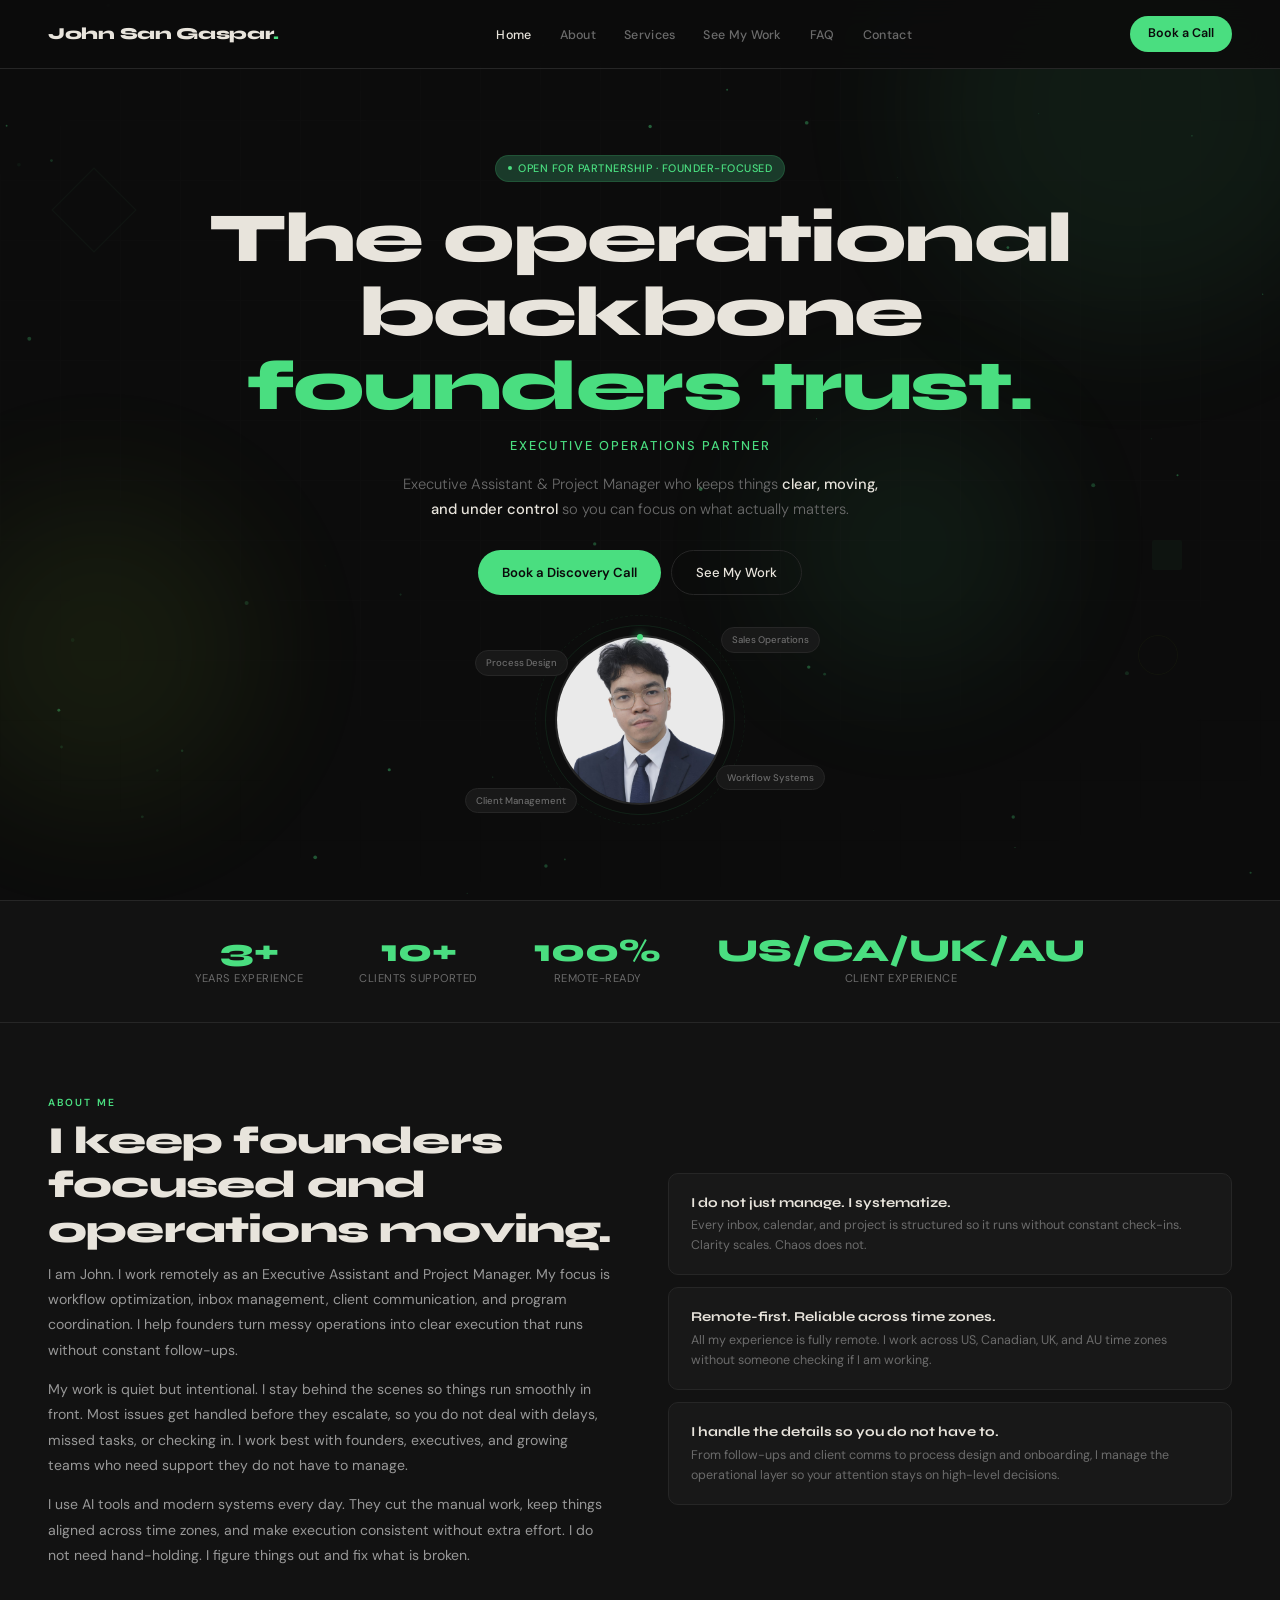
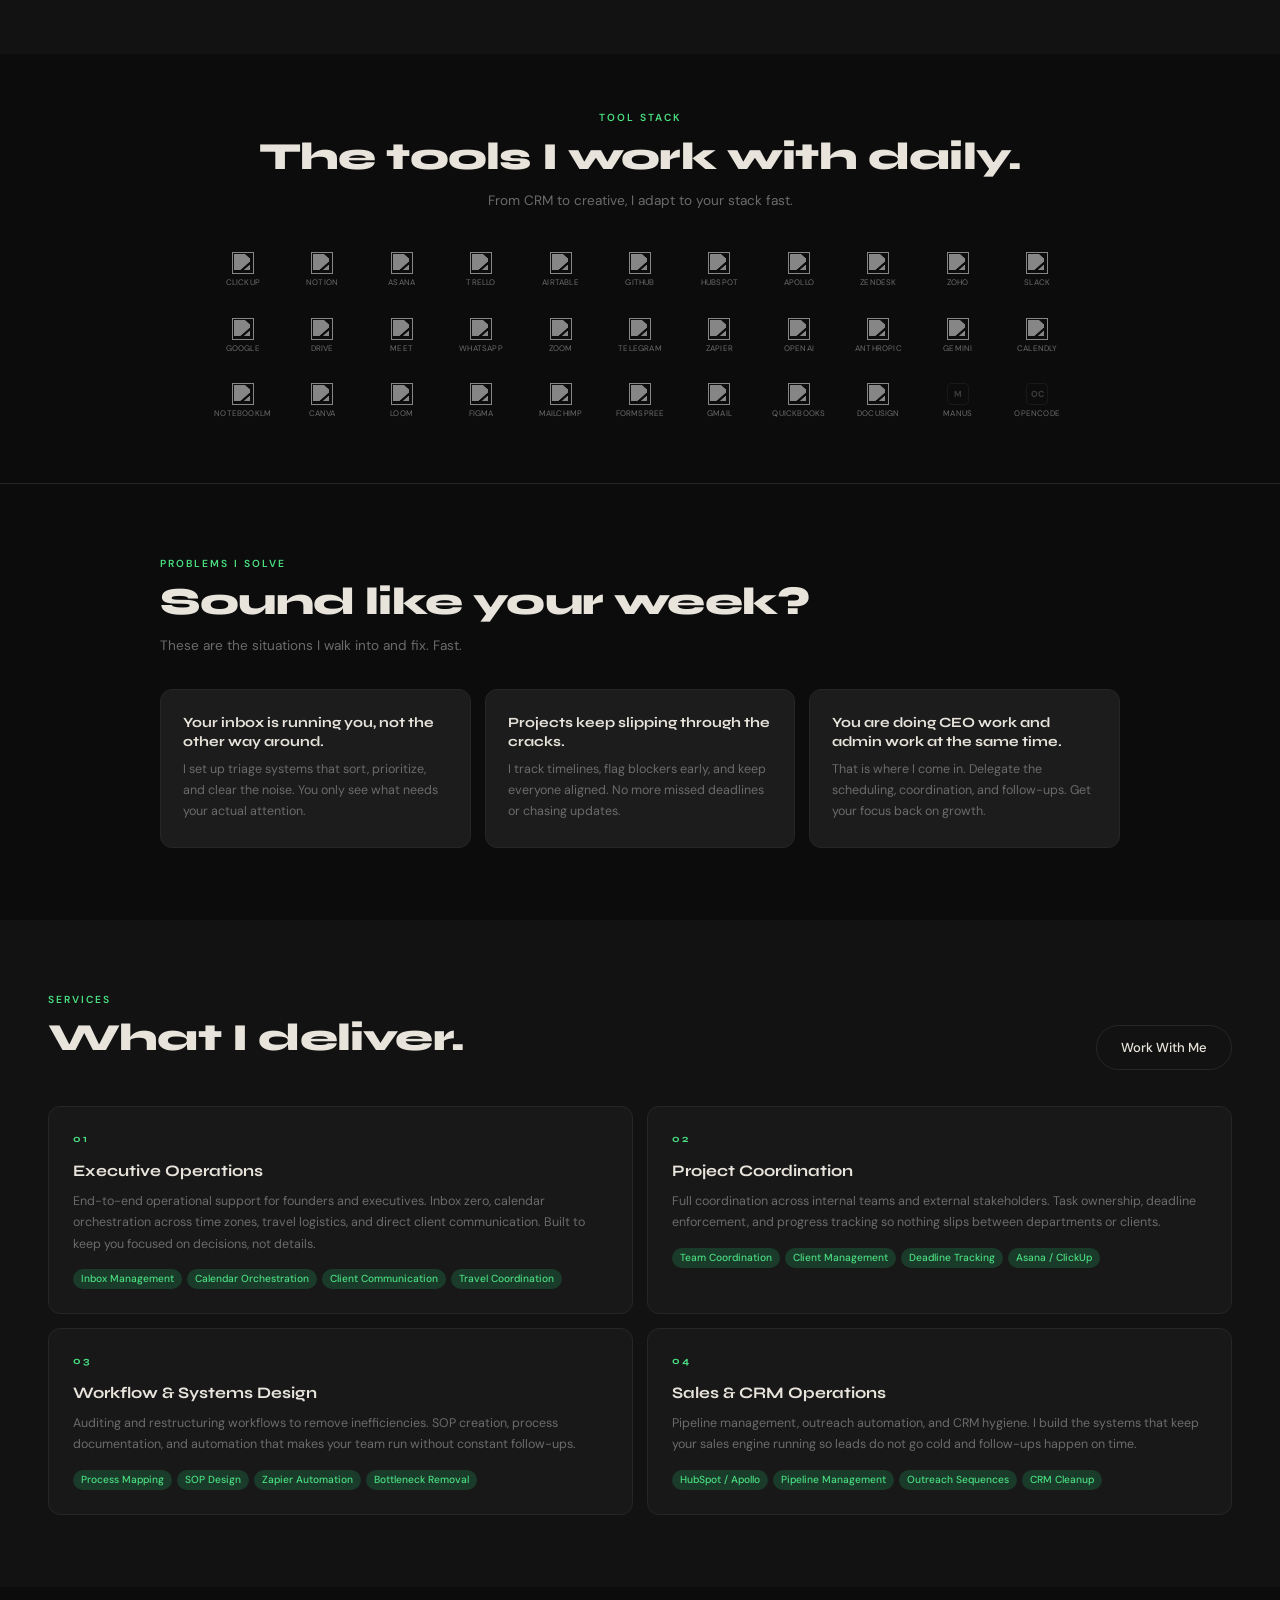
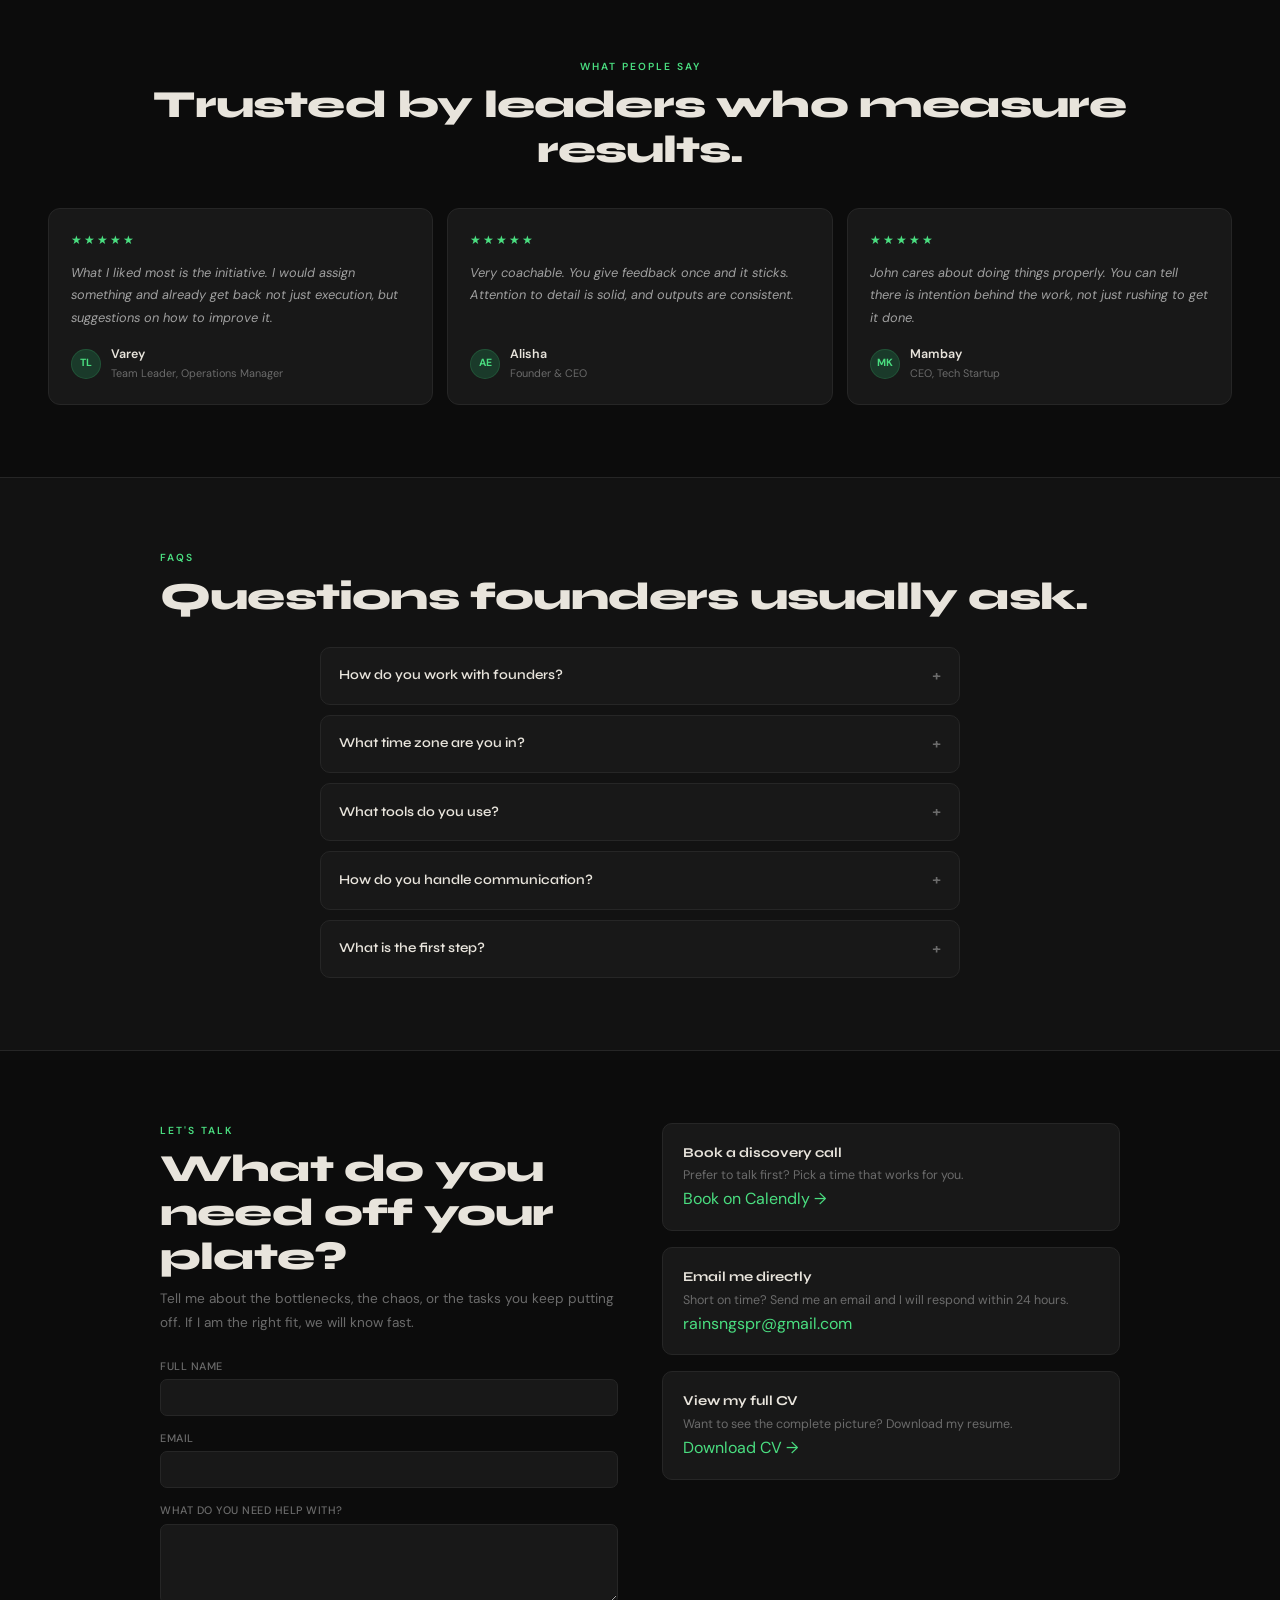
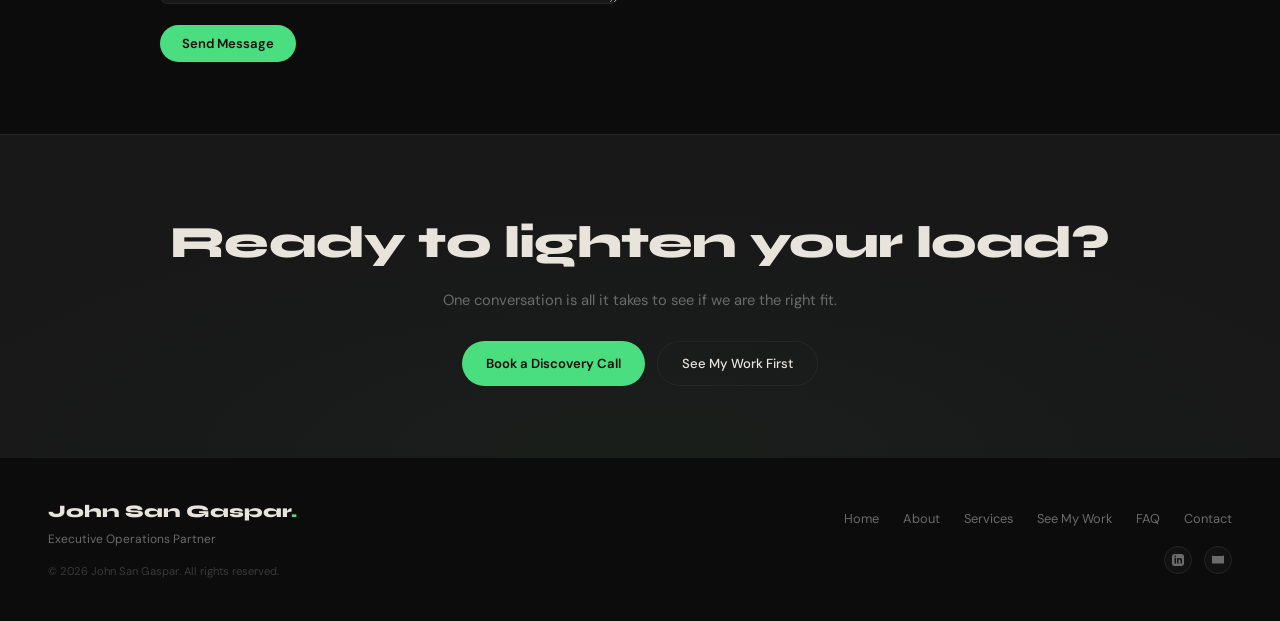
==== commit e9a1ae84: "Deploy portfolio with interactive features, enhanced trail, shooting stars, floating orbs" ====
--- a/index.html
+++ b/index.html
@@ -1,1094 +1,1498 @@
-<!DOCTYPE html>
-<html lang="en">
-<head>
-<meta charset="UTF-8" />
-<meta name="viewport" content="width=device-width, initial-scale=1.0" />
-<title>John San Gaspar | Executive Assistant & Project Manager</title>
-<link href="https://fonts.googleapis.com/css2?family=Syne:wght@400;600;700;800&family=DM+Sans:ital,wght@0,300;0,400;0,500;1,300&display=swap" rel="stylesheet" />
-<style>
-  :root {
-    --bg: #141414;
-    --bg2: #1a1a1a;
-    --bg3: #1f1f1f;
-    --card: #212121;
-    --border: #2e2e2e;
-    --white: #f0ede8;
-    --muted: #7a7a7a;
-    --green: #4ade80;
-    --green-dim: #22c55e33;
-    --green-glow: #4ade8022;
-    --accent2: #a3e635;
-    --font-display: 'Syne', sans-serif;
-    --font-body: 'DM Sans', sans-serif;
-  }
-
-  *, *::before, *::after { box-sizing: border-box; margin: 0; padding: 0; }
-  html { scroll-behavior: smooth; }
-  body {
-    background: var(--bg);
-    color: var(--white);
-    font-family: var(--font-body);
-    font-size: 16px;
-    line-height: 1.6;
-    overflow-x: hidden;
-  }
-
-  /* SPARKLE CANVAS LAYER */
-  #cursor-canvas {
-    position: fixed;
-    top: 0; left: 0;
-    width: 100%; height: 100%;
-    pointer-events: none;
-    z-index: 9999;
-  }
-
-  /* NAV */
-  nav {
-    position: fixed;
-    top: 0; left: 0; right: 0;
-    z-index: 100;
-    padding: 20px 60px;
-    display: flex;
-    align-items: center;
-    justify-content: space-between;
-    background: rgba(20,20,20,0.88);
-    backdrop-filter: blur(14px);
-    border-bottom: 1px solid var(--border);
-  }
-  .nav-logo {
-    font-family: var(--font-display);
-    font-weight: 800;
-    font-size: 1.2rem;
-    letter-spacing: -0.5px;
-    color: var(--white);
-    text-decoration: none;
-  }
-  .nav-logo span { color: var(--green); }
-  .nav-links { display: flex; gap: 36px; list-style: none; }
-  .nav-links a {
-    font-size: 0.85rem;
-    font-weight: 500;
-    color: var(--muted);
-    text-decoration: none;
-    letter-spacing: 0.5px;
-    transition: color 0.2s;
-  }
-  .nav-links a:hover { color: var(--white); }
-  .nav-cta {
-    background: var(--green);
-    color: #0a0a0a;
-    font-weight: 600;
-    font-size: 0.82rem;
-    padding: 10px 22px;
-    border-radius: 100px;
-    text-decoration: none;
-    transition: background 0.2s, transform 0.15s;
-  }
-  .nav-cta:hover { background: var(--accent2); transform: translateY(-1px); }
-
-  /* HERO */
-  #home {
-    min-height: 100vh;
-    display: flex;
-    flex-direction: column;
-    align-items: center;
-    justify-content: center;
-    text-align: center;
-    padding: 140px 40px 80px;
-    position: relative;
-    overflow: hidden;
-  }
-  .hero-bg-grid {
-    position: absolute;
-    inset: 0;
-    background-image:
-      linear-gradient(var(--border) 1px, transparent 1px),
-      linear-gradient(90deg, var(--border) 1px, transparent 1px);
-    background-size: 60px 60px;
-    opacity: 0.22;
-    mask-image: radial-gradient(ellipse 80% 60% at 50% 40%, black 30%, transparent 100%);
-  }
-  .hero-glow {
-    position: absolute;
-    width: 600px; height: 600px;
-    background: radial-gradient(circle, var(--green-glow) 0%, transparent 70%);
-    top: 50%; left: 50%;
-    transform: translate(-50%, -60%);
-    pointer-events: none;
-  }
-  .hero-badge {
-    display: inline-flex;
-    align-items: center;
-    gap: 8px;
-    background: var(--green-dim);
-    border: 1px solid #4ade8044;
-    border-radius: 100px;
-    padding: 6px 16px;
-    font-size: 0.78rem;
-    font-weight: 500;
-    color: var(--green);
-    letter-spacing: 0.8px;
-    text-transform: uppercase;
-    margin-bottom: 28px;
-    animation: fadeUp 0.6s ease both;
-  }
-  .hero-badge::before {
-    content: '';
-    width: 6px; height: 6px;
-    background: var(--green);
-    border-radius: 50%;
-    animation: pulse 2s infinite;
-  }
-  @keyframes pulse {
-    0%, 100% { opacity: 1; transform: scale(1); }
-    50% { opacity: 0.4; transform: scale(1.3); }
-  }
-  h1.hero-title {
-    font-family: var(--font-display);
-    font-size: clamp(3rem, 7vw, 6rem);
-    font-weight: 800;
-    line-height: 1.0;
-    letter-spacing: -2px;
-    margin-bottom: 24px;
-    animation: fadeUp 0.7s 0.1s ease both;
-  }
-  h1.hero-title .line-green { color: var(--green); }
-  .hero-sub {
-    font-size: 1.05rem;
-    font-weight: 300;
-    color: var(--muted);
-    max-width: 480px;
-    line-height: 1.7;
-    margin-bottom: 40px;
-    animation: fadeUp 0.7s 0.2s ease both;
-  }
-  .hero-sub strong { color: var(--white); font-weight: 500; }
-  .hero-actions {
-    display: flex;
-    gap: 14px;
-    justify-content: center;
-    flex-wrap: wrap;
-    animation: fadeUp 0.7s 0.3s ease both;
-  }
-  .btn-primary {
-    background: var(--green);
-    color: #0a0a0a;
-    font-weight: 600;
-    font-size: 0.88rem;
-    padding: 13px 28px;
-    border-radius: 100px;
-    text-decoration: none;
-    transition: background 0.2s, transform 0.15s;
-    display: inline-flex;
-    align-items: center;
-    justify-content: center;
-  }
-  .btn-primary:hover { background: var(--accent2); transform: translateY(-2px); }
-  .btn-outline {
-    background: transparent;
-    color: var(--white);
-    font-weight: 500;
-    font-size: 0.88rem;
-    padding: 13px 28px;
-    border-radius: 100px;
-    border: 1px solid var(--border);
-    text-decoration: none;
-    transition: border-color 0.2s, color 0.2s, transform 0.15s;
-    display: inline-flex;
-    align-items: center;
-    justify-content: center;
-  }
-  .btn-outline:hover { border-color: var(--green); color: var(--green); transform: translateY(-2px); }
-
-  /* HERO VISUAL */
-  .hero-visual {
-    position: relative;
-    margin-top: 64px;
-    width: 260px; height: 260px;
-    animation: fadeUp 0.8s 0.4s ease both;
-  }
-  .hero-ring {
-    position: absolute;
-    inset: -16px;
-    border-radius: 50%;
-    border: 1px solid #4ade8033;
-    animation: spin 20s linear infinite;
-  }
-  .hero-ring::after {
-    content: '';
-    position: absolute;
-    width: 10px; height: 10px;
-    background: var(--green);
-    border-radius: 50%;
-    top: 12px; left: 50%;
-    transform: translateX(-50%);
-    box-shadow: 0 0 12px var(--green);
-  }
-  @keyframes spin { to { transform: rotate(360deg); } }
-  .hero-photo {
-    width: 260px; height: 260px;
-    border-radius: 50%;
-    background: var(--bg3);
-    border: 2px solid var(--border);
-    display: flex;
-    align-items: center;
-    justify-content: center;
-    overflow: hidden;
-  }
-  .hero-photo img {
-    width: 100%;
-    height: 100%;
-    object-fit: cover;
-  }
-  .float-tag {
-    position: absolute;
-    background: var(--card);
-    border: 1px solid var(--border);
-    border-radius: 100px;
-    padding: 6px 14px;
-    font-size: 0.72rem;
-    font-weight: 500;
-    color: var(--white);
-    white-space: nowrap;
-  }
-  .float-tag.t1 { top: 10px; right: -110px; }
-  .float-tag.t2 { bottom: 40px; right: -115px; }
-  .float-tag.t3 { bottom: 10px; left: -105px; }
-  .float-tag.t4 { top: 40px; left: -95px; }
-
-  /* STATS */
-  .stats-strip {
-    background: var(--bg2);
-    border-top: 1px solid var(--border);
-    border-bottom: 1px solid var(--border);
-    padding: 48px 60px;
-    display: flex;
-    justify-content: center;
-    gap: 80px;
-    flex-wrap: wrap;
-  }
-  .stat-item { text-align: center; }
-  .stat-number {
-    font-family: var(--font-display);
-    font-size: 2.6rem;
-    font-weight: 800;
-    color: var(--green);
-    line-height: 1;
-    margin-bottom: 6px;
-  }
-  .stat-label {
-    font-size: 0.8rem;
-    color: var(--muted);
-    letter-spacing: 0.5px;
-    text-transform: uppercase;
-  }
-
-  /* SECTIONS */
-  section { padding: 100px 60px; }
-  .section-label {
-    font-size: 0.72rem;
-    font-weight: 600;
-    letter-spacing: 2px;
-    text-transform: uppercase;
-    color: var(--green);
-    margin-bottom: 14px;
-  }
-  .section-title {
-    font-family: var(--font-display);
-    font-size: clamp(2rem, 4vw, 3rem);
-    font-weight: 800;
-    line-height: 1.1;
-    letter-spacing: -1px;
-    margin-bottom: 16px;
-  }
-  .section-sub {
-    color: var(--muted);
-    font-size: 0.95rem;
-    max-width: 520px;
-    line-height: 1.7;
-  }
-
-  /* ABOUT */
-  #about {
-    background: var(--bg2);
-    display: grid;
-    grid-template-columns: 1fr 1fr;
-    gap: 80px;
-    align-items: center;
-  }
-  .about-text p {
-    color: #b0b0b0;
-    font-size: 0.97rem;
-    line-height: 1.8;
-    margin-bottom: 18px;
-  }
-  .about-text p strong { color: var(--white); font-weight: 500; }
-  .about-tools {
-    display: flex;
-    flex-wrap: wrap;
-    gap: 10px;
-    margin-top: 28px;
-  }
-  .tool-tag {
-    background: var(--green-dim);
-    border: 1px solid var(--green);
-    border-radius: 6px;
-    padding: 6px 14px;
-    font-size: 0.78rem;
-    color: var(--green);
-    transition: border-color 0.2s, color 0.2s;
-  }
-  .tool-tag:hover { border-color: var(--accent2); color: var(--accent2); }
-  .about-right { display: flex; flex-direction: column; gap: 16px; }
-  .about-card {
-    background: var(--bg3);
-    border: 1px solid var(--border);
-    border-radius: 14px;
-    padding: 24px 28px;
-    transition: border-color 0.2s;
-  }
-  .about-card:hover { border-color: #4ade8055; }
-  .about-card-icon { font-size: 1.4rem; margin-bottom: 10px; }
-  .about-card h4 {
-    font-family: var(--font-display);
-    font-size: 0.95rem;
-    font-weight: 700;
-    margin-bottom: 6px;
-  }
-  .about-card p { font-size: 0.82rem; color: var(--muted); line-height: 1.6; }
-
-  /* WHAT I SOLVE */
-  #solve { background: var(--bg); text-align: center; }
-  .solve-header { margin-bottom: 60px; }
-  .solve-cards {
-    display: grid;
-    grid-template-columns: repeat(3, 1fr);
-    gap: 20px;
-    max-width: 960px;
-    margin: 0 auto;
-  }
-  .solve-card {
-    background: var(--card);
-    border: 1px solid var(--border);
-    border-radius: 18px;
-    padding: 36px 28px;
-    text-align: left;
-    transition: border-color 0.25s, transform 0.2s;
-    position: relative;
-    overflow: hidden;
-  }
-  .solve-card::before {
-    content: '';
-    position: absolute;
-    inset: 0;
-    background: radial-gradient(circle at top left, var(--green-glow), transparent 70%);
-    opacity: 0;
-    transition: opacity 0.3s;
-  }
-  .solve-card:hover { border-color: #4ade8055; transform: translateY(-4px); }
-  .solve-card:hover::before { opacity: 1; }
-  .solve-card-q {
-    font-family: var(--font-display);
-    font-size: 1.05rem;
-    font-weight: 700;
-    color: var(--white);
-    margin-bottom: 14px;
-    line-height: 1.3;
-  }
-  .solve-card-a { font-size: 0.85rem; color: var(--muted); line-height: 1.7; }
-
-  /* SERVICES */
-  #services { background: var(--bg2); }
-  .services-header {
-    display: flex;
-    justify-content: space-between;
-    align-items: flex-end;
-    margin-bottom: 48px;
-  }
-  .services-grid {
-    display: grid;
-    grid-template-columns: repeat(2, 1fr);
-    gap: 20px;
-  }
-  .service-card {
-    background: var(--bg3);
-    border: 1px solid var(--border);
-    border-radius: 18px;
-    padding: 36px 32px;
-    transition: border-color 0.2s, transform 0.2s;
-  }
-  .service-card:hover { border-color: #4ade8066; transform: translateY(-3px); }
-  .service-number {
-    font-family: var(--font-display);
-    font-size: 0.72rem;
-    font-weight: 700;
-    color: var(--green);
-    letter-spacing: 2px;
-    margin-bottom: 16px;
-  }
-  .service-name {
-    font-family: var(--font-display);
-    font-size: 1.25rem;
-    font-weight: 700;
-    margin-bottom: 12px;
-  }
-  .service-desc {
-    font-size: 0.85rem;
-    color: var(--muted);
-    line-height: 1.7;
-    margin-bottom: 20px;
-  }
-  .service-tags { display: flex; flex-wrap: wrap; gap: 8px; }
-  .service-tag {
-    background: var(--green-dim);
-    color: var(--green);
-    border-radius: 100px;
-    padding: 4px 12px;
-    font-size: 0.72rem;
-    font-weight: 500;
-  }
-
-  /* SKILLS */
-  #skills { background: var(--bg); }
-  .skills-grid {
-    display: grid;
-    grid-template-columns: repeat(3, 1fr);
-    gap: 14px;
-    margin-top: 48px;
-  }
-  .skill-bar-item {
-    background: var(--card);
-    border: 1px solid var(--border);
-    border-radius: 12px;
-    padding: 20px 22px;
-  }
-  .skill-bar-top {
-    display: flex;
-    justify-content: space-between;
-    align-items: center;
-    margin-bottom: 10px;
-  }
-  .skill-bar-name { font-size: 0.82rem; font-weight: 500; }
-  .skill-bar-pct { font-size: 0.75rem; color: var(--green); font-weight: 600; }
-  .skill-track {
-    height: 4px;
-    background: var(--border);
-    border-radius: 4px;
-    overflow: hidden;
-  }
-  .skill-fill {
-    height: 100%;
-    background: linear-gradient(90deg, var(--green), var(--accent2));
-    border-radius: 4px;
-    width: 0%;
-    transition: width 1.2s cubic-bezier(0.4,0,0.2,1);
-  }
-
-  /* TESTIMONIALS */
-  #testimonials { background: var(--bg2); text-align: center; }
-  .testi-grid {
-    display: grid;
-    grid-template-columns: repeat(3, 1fr);
-    gap: 20px;
-    margin-top: 48px;
-  }
-  .testi-card {
-    background: var(--bg3);
-    border: 1px solid var(--border);
-    border-radius: 18px;
-    padding: 30px 28px;
-    text-align: left;
-    transition: border-color 0.2s;
-    /* Added Flexbox to perfectly align author blocks */
-    display: flex;
-    flex-direction: column;
-  }
-  .testi-card:hover { border-color: #4ade8044; }
-  .testi-stars { color: var(--green); font-size: 0.85rem; letter-spacing: 2px; margin-bottom: 16px; }
-  .testi-text {
-    font-size: 0.87rem;
-    color: #b5b5b5;
-    line-height: 1.75;
-    margin-bottom: 20px;
-    font-style: italic;
-  }
-  .testi-author { 
-    display: flex; 
-    align-items: center; 
-    gap: 12px; 
-    /* Pushes author block to the bottom of the card */
-    margin-top: auto; 
-  }
-  .testi-avatar {
-    width: 38px; height: 38px;
-    border-radius: 50%;
-    background: var(--green-dim);
-    border: 1px solid #4ade8044;
-    display: flex;
-    align-items: center;
-    justify-content: center;
-    font-size: 0.75rem;
-    font-weight: 700;
-    color: var(--green);
-    flex-shrink: 0;
-  }
-  .testi-name { font-size: 0.85rem; font-weight: 600; }
-  .testi-role { font-size: 0.75rem; color: var(--muted); }
-
-  /* CTA BANNER */
-  .cta-banner {
-    background: var(--bg3);
-    border-top: 1px solid var(--border);
-    border-bottom: 1px solid var(--border);
-    padding: 100px 60px;
-    text-align: center;
-    position: relative;
-    overflow: hidden;
-  }
-  .cta-banner::before {
-    content: '';
-    position: absolute;
-    inset: 0;
-    background: radial-gradient(ellipse 60% 80% at 50% 100%, var(--green-glow), transparent);
-    pointer-events: none;
-  }
-  .cta-banner h2 {
-    font-family: var(--font-display);
-    font-size: clamp(2rem, 5vw, 4rem);
-    font-weight: 800;
-    letter-spacing: -1px;
-    margin-bottom: 16px;
-    color: var(--white);
-  }
-  .cta-banner p { color: var(--muted); font-size: 1.1rem; margin-bottom: 40px; }
-  .cta-actions { display: flex; gap: 16px; justify-content: center; flex-wrap: wrap; }
-
-  /* FOOTER */
-  footer {
-    background: var(--bg);
-    padding: 60px;
-    display: flex;
-    align-items: center;
-    justify-content: space-between;
-    flex-wrap: wrap;
-    gap: 40px;
-  }
-  .footer-left {
-    display: flex;
-    flex-direction: column;
-    gap: 8px;
-  }
-  .footer-logo {
-    font-family: var(--font-display);
-    font-weight: 800;
-    font-size: 1.4rem;
-    color: var(--white);
-    text-decoration: none;
-  }
-  .footer-logo span { color: var(--green); }
-  .footer-tagline { font-size: 0.85rem; color: var(--muted); }
-  .footer-copy { font-size: 0.8rem; color: #555; margin-top: 16px; }
-  
-  .footer-right {
-    display: flex;
-    flex-direction: column;
-    align-items: flex-end;
-    gap: 24px;
-  }
-  .footer-links { display: flex; gap: 32px; list-style: none; }
-  .footer-links a {
-    font-size: 0.9rem;
-    color: var(--muted);
-    text-decoration: none;
-    transition: color 0.2s;
-  }
-  .footer-links a:hover { color: var(--green); }
-  
-  .footer-socials { display: flex; gap: 16px; }
-  .social-icon {
-    width: 36px; height: 36px;
-    border-radius: 50%;
-    background: var(--bg2);
-    border: 1px solid var(--border);
-    display: flex;
-    align-items: center;
-    justify-content: center;
-    color: var(--muted);
-    transition: all 0.2s;
-    text-decoration: none;
-  }
-  .social-icon:hover {
-    color: var(--green);
-    border-color: var(--green);
-    background: var(--green-dim);
-  }
-  .social-icon svg { width: 16px; height: 16px; fill: currentColor; }
-
-  /* ANIMATIONS */
-  @keyframes fadeUp {
-    from { opacity: 0; transform: translateY(24px); }
-    to { opacity: 1; transform: translateY(0); }
-  }
-  .reveal {
-    opacity: 0;
-    transform: translateY(30px);
-    transition: opacity 0.7s ease, transform 0.7s ease;
-  }
-  .reveal.visible { opacity: 1; transform: translateY(0); }
-
-  /* MOBILE */
-  @media (max-width: 768px) {
-    nav { padding: 16px 24px; }
-    .nav-links { display: none; }
-    section { padding: 70px 24px; }
-    #about { grid-template-columns: 1fr; gap: 40px; }
-    .solve-cards, .testi-grid { grid-template-columns: 1fr; }
-    .services-grid { grid-template-columns: 1fr; }
-    .skills-grid { grid-template-columns: 1fr 1fr; }
-    .stats-strip { gap: 40px; padding: 40px 24px; }
-    .float-tag { display: none; }
-    footer { flex-direction: column; align-items: center; text-align: center; }
-    .footer-right { align-items: center; }
-    .footer-links { flex-wrap: wrap; justify-content: center; }
-    .cta-actions { flex-direction: column; align-items: center; }
-    .cta-banner { padding: 80px 24px; }
-  }
-</style>
-</head>
-<body>
-
-<canvas id="cursor-canvas"></canvas>
-
-<!-- NAV -->
-<nav>
-  <a href="#home" class="nav-logo">John<span>.</span></a>
-  <ul class="nav-links">
-    <li><a href="#home">Home</a></li>
-    <li><a href="#about">About</a></li>
-    <li><a href="#services">Services</a></li>
-    <li><a href="#skills">Skills</a></li>
-    <li><a href="#testimonials">Testimonials</a></li>
-  </ul>
-  <a href="mailto:rainsngspr@gmail.com" class="nav-cta">Let's Talk</a>
-</nav>
-
-<!-- HERO -->
-<section id="home">
-  <div class="hero-bg-grid"></div>
-  <div class="hero-glow"></div>
-
-  <div class="hero-badge">Available for Remote Work &nbsp;|&nbsp; 3+ Years Experience</div>
-
-  <h1 class="hero-title">
-    The Person Behind<br>
-    <span class="line-green">Every Smooth</span><br>
-    Operation.
-  </h1>
-
-  <p class="hero-sub">
-    Executive Assistant &amp; Project Manager who keeps things
-    <strong>clear, moving, and under control</strong> — so you can focus on what actually matters.
-  </p>
-
-  <div class="hero-actions">
-    <a href="#services" class="btn-primary">See What I Do</a>
-    <a href="https://drive.google.com/file/d/1yDdpWghCHOf-yNdq9jyRhm6g5-8w-mUt/view" target="_blank" class="btn-outline">View My CV</a>
-  </div>
-
-  <div class="hero-visual">
-    <div class="hero-ring"></div>
-    <div class="hero-photo">
-      <img src= "rainpicture.jpg">
-    </div>
-    <span class="float-tag t1">📋 Project Management</span>
-    <span class="float-tag t2">⚙️ Workflow Systems</span>
-    <span class="float-tag t3">📬 Email &amp; Scheduling</span>
-    <span class="float-tag t4">🎯 Ops Support</span>
-  </div>
-</section>
-
-<!-- STATS -->
-<div class="stats-strip reveal">
-  <div class="stat-item">
-    <div class="stat-number">3+</div>
-    <div class="stat-label">Years Experience</div>
-  </div>
-  <div class="stat-item">
-    <div class="stat-number">10+</div>
-    <div class="stat-label">Clients Supported</div>
-  </div>
-  <div class="stat-item">
-    <div class="stat-number">100%</div>
-    <div class="stat-label">Remote-Ready</div>
-  </div>
-  <div class="stat-item">
-    <div class="stat-number">US/CA</div>
-    <div class="stat-label">Client Experience</div>
-  </div>
-</div>
-
-<!-- ABOUT -->
-<section id="about">
-  <div class="about-text reveal">
-    <div class="section-label">About Me</div>
-    <h2 class="section-title">I keep executives focused and operations moving.</h2>
-    <p>
-I’m John, a remote Executive Assistant and Project Manager with a background in
-      <strong>workflow optimization, inbox management, client communication,</strong> and
-      <strong>online program coordination.</strong> I help founders and teams turn messy operations into clear, structured execution that actually moves without constant follow-ups.
-    </p>
-    <p>
-      My work is quiet but intentional. I stay behind the scenes so everything runs smoothly in the front. Most issues are handled before they escalate, so you do not deal with delays, missed tasks, or constant checking in. I work best with founders, executives, and growing teams who need reliable operational support they do not have to manage.
-    </p>
-    <p>
-I also use AI tools and modern systems to streamline workflows, reduce manual work, and keep everything aligned across time zones. The goal is simple, make execution consistent, organized, and effortless to run.    </p>
-    <div class="about-tools">
-      <span class="tool-tag">ClickUp</span>
-      <span class="tool-tag">Apollo.io</span>
-      <span class="tool-tag">Manus</span>
-      <span class="tool-tag">ChatGPT / Claude</span>
-      <span class="tool-tag">Notion</span>
-      <span class="tool-tag">Asana</span>
-      <span class="tool-tag">Hubspot</span>
-      <span class="tool-tag">Zapier</span>
-      <span class="tool-tag">Google Workspace</span>
-      <span class="tool-tag">Zoom / Meet</span>
-    </div>
-  </div>
-
-  <div class="about-right reveal">
-    <div class="about-card">
-      <div class="about-card-icon">🗂️</div>
-      <h4>I don't just manage. I systematize.</h4>
-      <p>Every inbox, calendar, and project is structured in a way that creates clarity, scalability, and control.</p>
-    </div>
-    <div class="about-card">
-      <div class="about-card-icon">🌐</div>
-      <h4>Remote-first execution.</h4>
-      <p>All my experience is fully remote, working across time zones and fast-moving teams without needing micromanagement. Communication stays aligned even when schedules do not.</p>
-    </div>
-    <div class="about-card">
-      <div class="about-card-icon">📎</div>
-      <h4>I handle the details so you don't have to.</h4>
-      <p>From scheduling and follow-ups to client communication, I handle the operational layer that usually slows things down so work does not just get assigned, it actually gets done.</p>
-    </div>
-  </div>
-</section>
-
-<!-- WHAT I SOLVE -->
-<section id="solve">
-  <div class="solve-header reveal">
-    <div class="section-label">What I Solve</div>
-    <h2 class="section-title">Sound familiar?</h2>
-    <p class="section-sub" style="margin: 0 auto;">These are the problems I walk into and clean up — fast.</p>
-  </div>
-  <div class="solve-cards">
-    <div class="solve-card reveal">
-      <div class="solve-card-q">Your inbox is running you — not the other way around.</div>
-      <div class="solve-card-a">I set up systems that sort, prioritize, and clear the noise so you only deal with what actually needs your attention.</div>
-    </div>
-    <div class="solve-card reveal">
-      <div class="solve-card-q">Projects keep slipping through the cracks.</div>
-      <div class="solve-card-a">I track timelines, flag blockers early, and keep everyone on the same page — no more missed deadlines or chasing updates.</div>
-    </div>
-    <div class="solve-card reveal">
-      <div class="solve-card-q">You're doing high-level work and low-level admin at the same time.</div>
-      <div class="solve-card-a">That's exactly where I come in. Delegate the admin, the scheduling, and the coordination — and get your focus back.</div>
-    </div>
-  </div>
-</section>
-
-<!-- SERVICES -->
-<section id="services">
-  <div class="services-header reveal">
-    <div>
-      <div class="section-label">Services</div>
-      <h2 class="section-title">What I bring to the table.</h2>
-    </div>
-    <a href="mailto:rainsngspr@gmail.com" class="btn-outline">Work With Me →</a>
-  </div>
-  <div class="services-grid">
-    <div class="service-card reveal">
-      <div class="service-number">01</div>
-      <div class="service-name">Executive Assistance</div>
-      <div class="service-desc">End-to-end executive support focused on keeping operations moving without friction. Includes Inbox Zero execution, calendar orchestration across time zones, travel planning, and direct client communication. Ensures nothing is missed, delayed, or left untracked in daily execution.</div>
-      <div class="service-tags">
-        <span class="service-tag">Inbox Zero</span>
-        <span class="service-tag">Calendar Orchestration</span>
-        <span class="service-tag">Client Communication</span>
-        <span class="service-tag">Cross-Timezone Scheduling</span>
-        <span class="service-tag">Travel Coordination</span>
-      </div>
-    </div>
-    <div class="service-card reveal">
-      <div class="service-number">02</div>
-      <div class="service-name">Project Coordination (Internal & External Teams)</div>
-      <div class="service-desc">Full coordination across internal teams and external stakeholders to ensure projects are delivered on time and aligned. Covers task ownership, deadline enforcement, and progress tracking so nothing slips between departments or clients.</div>
-      <div class="service-tags">
-        <span class="service-tag">Internal Team Coordination</span>
-        <span class="service-tag">External Client Management</span>
-        <span class="service-tag">Task Ownership</span>
-        <span class="service-tag">Deadline Tracking</span>
-        <span class="service-tag">Asana / ClickUp</span>
-        <span class="service-tag">Notion Systems</span>
-      </div>
-    </div>
-    <div class="service-card reveal">
-      <div class="service-number">03</div>
-      <div class="service-name">Workflow Optimization & Systems</div>
-      <div class="service-desc">Auditing and restructuring workflows to remove inefficiencies and create repeatable systems. Focused on building clarity in execution through SOPs, documentation, and light automation so teams operate without constant follow-ups.</div>
-      <div class="service-tags">
-        <span class="service-tag">Process Mapping</span>
-        <span class="service-tag">SOP Design</span>
-        <span class="service-tag">Automation</span>
-        <span class="service-tag">Documentation Systems</span>
-        <span class="service-tag">Bottleneck Removal</span>
-      </div>
-    </div>
-    <div class="service-card reveal">
-      <div class="service-number">04</div>
-      <div class="service-name">Meetings, Online Programs & Execution Follow-Through</div>
-      <div class="service-desc">Full support for virtual meetings (Zoom & Google Meet) and online programs from setup to completion. Includes agenda preparation, live coordination, meeting summaries, action item extraction, and strict follow-ups to ensure everything discussed gets executed.</div>
-      <div class="service-tags">
-        <span class="service-tag">Zoom & Google Meet</span>
-        <span class="service-tag">Meeting Summaries</span>
-        <span class="service-tag">Action Item Tracking</span>
-        <span class="service-tag">Follow-ups</span>
-        <span class="service-tag">Program Coordination</span>
-      </div>
-    </div>
-  </div>
-</section>
-
-<!-- SKILLS -->
-<section id="skills">
-  <div class="reveal">
-    <div class="section-label">Skills</div>
-    <h2 class="section-title">What I'm good at.</h2>
-    <p class="section-sub">Practical skills built from real work — not a list of buzzwords.</p>
-  </div>
-  <div class="skills-grid">
-    <div class="skill-bar-item reveal">
-      <div class="skill-bar-top"><span class="skill-bar-name">AI Implementation & Usage</span><span class="skill-bar-pct">95%</span></div>
-      <div class="skill-track"><div class="skill-fill" data-width="95"></div></div>
-    </div>
-    <div class="skill-bar-item reveal">
-      <div class="skill-bar-top"><span class="skill-bar-name">Calendar & Inbox Management</span><span class="skill-bar-pct">95%</span></div>
-      <div class="skill-track"><div class="skill-fill" data-width="95"></div></div>
-    </div>
-    <div class="skill-bar-item reveal">
-      <div class="skill-bar-top"><span class="skill-bar-name">Project Coordination</span><span class="skill-bar-pct">95%</span></div>
-      <div class="skill-track"><div class="skill-fill" data-width="95"></div></div>
-    </div>
-    <div class="skill-bar-item reveal">
-      <div class="skill-bar-top"><span class="skill-bar-name">Client Communication</span><span class="skill-bar-pct">95%</span></div>
-      <div class="skill-track"><div class="skill-fill" data-width="95"></div></div>
-    </div>
-    <div class="skill-bar-item reveal">
-      <div class="skill-bar-top"><span class="skill-bar-name">Meeting &  Event Management.</span><span class="skill-bar-pct">90%</span></div>
-      <div class="skill-track"><div class="skill-fill" data-width="90"></div></div>
-    </div>
-    <div class="skill-bar-item reveal">
-      <div class="skill-bar-top"><span class="skill-bar-name">Workflow Design & Optimization</span><span class="skill-bar-pct">94%</span></div>
-      <div class="skill-track"><div class="skill-fill" data-width="94"></div></div>
-    </div>
-    <div class="skill-bar-item reveal">
-      <div class="skill-bar-top"><span class="skill-bar-name">Staffing & Onboarding</span><span class="skill-bar-pct">90%</span></div>
-      <div class="skill-track"><div class="skill-fill" data-width="90"></div></div>
-    </div>
-    <div class="skill-bar-item reveal">
-      <div class="skill-bar-top"><span class="skill-bar-name">Automation & Integrations</span><span class="skill-bar-pct">90%</span></div>
-      <div class="skill-track"><div class="skill-fill" data-width="90"></div></div>
-    </div>
-    <div class="skill-bar-item reveal">
-      <div class="skill-bar-top"><span class="skill-bar-name">Google Workspace Mastery</span><span class="skill-bar-pct">95%</span></div>
-      <div class="skill-track"><div class="skill-fill" data-width="95"></div></div>
-    </div>
-  </div>
-</section>
-
-<!-- TESTIMONIALS -->
-<section id="testimonials">
-  <div class="reveal">
-    <div class="section-label">Testimonials</div>
-    <h2 class="section-title">Trusted Feedback.</h2>
-    <p class="section-sub" style="margin: 0 auto;">What founders and leaders say about my work.</p>
-  </div>
-  <div class="testi-grid">
-    <div class="testi-card reveal">
-      <div class="testi-stars">★★★★★</div>
-      <p class="testi-text">"What I liked most is the initiative. I’d assign something and already get back not just execution, but suggestions on how to improve it."</p>
-      <div class="testi-author">
-        <div class="testi-avatar">TL</div>
-        <div>
-          <div class="testi-name">Varey</div>
-          <div class="testi-role">Team Leader/Operation Manager</div>
-        </div>
-      </div>
-    </div>
-    <div class="testi-card reveal">
-      <div class="testi-stars">★★★★★</div>
-      <p class="testi-text">"Very coachable. You give feedback once and it sticks. Attention to detail is solid, and outputs are consistent."</p>
-      <div class="testi-author">
-        <div class="testi-avatar">AE</div>
-        <div>
-          <div class="testi-name">Alisha</div>
-          <div class="testi-role">Founder & CEO (AI Startup & F&B Business)</div>
-        </div>
-      </div>
-    </div>
-    <div class="testi-card reveal">
-      <div class="testi-stars">★★★★★</div>
-      <p class="testi-text">"John cares about doing things properly. You can tell there’s intention behind the work, not just rushing to get it done."</p>
-      <div class="testi-author">
-        <div class="testi-avatar">MK</div>
-        <div>
-          <div class="testi-name">Mambay</div>
-          <div class="testi-role">CEO of Tech Startup</div>
-        </div>
-      </div>
-    </div>
-  </div>
-</section>
-
-<!-- CTA BANNER -->
-<div class="cta-banner reveal">
-  <h2>Ready to get things under control?</h2>
-  <p>Let's talk about what you need and how I can make it happen.</p>
-  <div class="cta-actions">
-    <a href="mailto:rainsngspr@gmail.com" class="btn-primary">Let's Chat</a>
-    <a href="https://drive.google.com/file/d/1yDdpWghCHOf-yNdq9jyRhm6g5-8w-mUt/view" target="_blank" class="btn-outline">View My CV</a>
-  </div>
-</div>
-
-<!-- FOOTER -->
-<footer id="contact">
-  <div class="footer-left">
-    <a href="#home" class="footer-logo">John<span>.</span></a>
-    <div class="footer-tagline">Executive Assistant & Project Manager</div>
-    <div class="footer-copy">© 2026 John. All rights reserved.</div>
-  </div>
-  
-  <div class="footer-right">
-    <ul class="footer-links">
-      <li><a href="#about">About</a></li>
-      <li><a href="#services">Services</a></li>
-      <li><a href="#skills">Skills</a></li>
-      <li><a href="#testimonials">Testimonials</a></li>
-      <li><a href="mailto:rainsngspr@gmail.com">Contact</a></li>
-    </ul>
-    
-    <div class="footer-socials">
-      <!-- LinkedIn Icon -->
-      <a href="https://www.linkedin.com/in/ea-johnsngspr/" target="_blank" class="social-icon" aria-label="LinkedIn">
-        <svg viewBox="0 0 24 24">
-          <path d="M19 0h-14c-2.761 0-5 2.239-5 5v14c0 2.761 2.239 5 5 5h14c2.762 0 5-2.239 5-5v-14c0-2.761-2.238-5-5-5zm-11 19h-3v-11h3v11zm-1.5-12.268c-.966 0-1.75-.79-1.75-1.764s.784-1.764 1.75-1.764 1.75.79 1.75 1.764-.783 1.764-1.75 1.764zm13.5 12.268h-3v-5.604c0-3.368-4-3.113-4 0v5.604h-3v-11h3v1.765c1.396-2.586 7-2.777 7 2.476v6.759z"/>
-        </svg>
-      </a>
-      <!-- Email Icon -->
-      <a href="mailto:rainsngspr@gmail.com" class="social-icon" aria-label="Email">
-        <svg viewBox="0 0 24 24">
-          <path d="M12 12.713l11.985-8.713h-23.97l11.985 8.713zm-12-10.226v16.513h24v-16.513l-12 8.72-12-8.72z"/>
-        </svg>
-      </a>
-    </div>
-  </div>
-</footer>
-
-<script>
-  // SPARKLE CURSOR TRAIL LOGIC
-  const canvas = document.getElementById('cursor-canvas');
-  const ctx = canvas.getContext('2d');
-  let points = [];
-  let sparkles = [];
-  const mouse = { x: 0, y: 0 };
-
-  window.addEventListener('resize', () => {
-    canvas.width = window.innerWidth;
-    canvas.height = window.innerHeight;
-  });
-  window.dispatchEvent(new Event('resize'));
-
-  window.addEventListener('mousemove', (e) => {
-    mouse.x = e.clientX;
-    mouse.y = e.clientY;
-    for(let i=0; i<3; i++) {
-      sparkles.push({
-        x: mouse.x, y: mouse.y,
-        vx: (Math.random()-0.5)*2, vy: (Math.random()-0.5)*2,
-        life: 1.0, size: Math.random()*3
-      });
-    }
-  });
-
-  function animate() {
-    ctx.clearRect(0, 0, canvas.width, canvas.height);
-    
-    // Smooth Line Trail
-    points.push({ x: mouse.x, y: mouse.y });
-    if (points.length > 25) points.shift();
-    if (points.length > 1) {
-      ctx.beginPath();
-      ctx.moveTo(points[0].x, points[0].y);
-      for (let i = 1; i < points.length; i++) {
-        ctx.lineTo(points[i].x, points[i].y);
-      }
-      ctx.strokeStyle = 'rgba(74, 222, 128, 0.4)';
-      ctx.lineWidth = 2;
-      ctx.stroke();
-    }
-
-    // Sparkles
-    for (let i = sparkles.length - 1; i >= 0; i--) {
-      let s = sparkles[i];
-      s.x += s.vx; s.y += s.vy; s.life -= 0.02;
-      if (s.life <= 0) sparkles.splice(i, 1);
-      else {
-        ctx.fillStyle = `rgba(163, 230, 53, ${s.life})`;
-        ctx.fillRect(s.x, s.y, s.size, s.size);
-      }
-    }
-    requestAnimationFrame(animate);
-  }
-  animate();
-
-  // SCROLL REVEAL ANIMATION
-  const reveals = document.querySelectorAll('.reveal');
-  const observer = new IntersectionObserver((entries) => {
-    entries.forEach((entry, i) => {
-      if (entry.isIntersecting) {
-        setTimeout(() => entry.target.classList.add('visible'), i * 80);
-      }
-    });
-  }, { threshold: 0.1 });
-  reveals.forEach(el => observer.observe(el));
-
-  // SKILL BAR ANIMATION
-  const skillObserver = new IntersectionObserver((entries) => {
-    entries.forEach(entry => {
-      if (entry.isIntersecting) {
-        entry.target.querySelectorAll('.skill-fill').forEach(fill => {
-          fill.style.width = fill.dataset.width + '%';
-        });
-        skillObserver.unobserve(entry.target);
-      }
-    });
-  }, { threshold: 0.2 });
-  const skillsSection = document.getElementById('skills');
-  if (skillsSection) skillObserver.observe(skillsSection);
-
-  // ACTIVE NAV HIGHLIGHT
-  const sections = document.querySelectorAll('section[id]');
-  const navLinks = document.querySelectorAll('.nav-links a');
-  window.addEventListener('scroll', () => {
-    let current = '';
-    sections.forEach(s => {
-      if (window.scrollY >= s.offsetTop - 120) current = s.getAttribute('id');
-    });
-    navLinks.forEach(a => {
-      a.style.color = a.getAttribute('href') === '#' + current ? 'var(--white)' : '';
-    });
-  });
-</script>
-</body>
+<!DOCTYPE html>
+<html lang="en">
+<head>
+<meta charset="UTF-8" />
+<meta name="viewport" content="width=device-width, initial-scale=1.0" />
+<title>John San Gaspar | Executive Operations Partner</title>
+<meta name="description" content="John San Gaspar is an Executive Operations Partner for founders and CEOs. Remote-ready, systems-driven, based in the Philippines.">
+<meta name="keywords" content="Executive Operations Partner, Executive Assistant, Operations Specialist, Founder Support, Remote EA, Workflow Automation, Philippines, Virtual Assistant">
+<meta name="author" content="John San Gaspar">
+<meta name="robots" content="index, follow">
+<link rel="canonical" href="https://rxin-sngspr.github.io/johnsangaspar-portfolio">
+<meta property="og:title" content="John San Gaspar | Executive Operations Partner">
+<meta property="og:description" content="Founder's right hand. I reduce cognitive load, build systems, and keep execution moving without hand-holding.">
+<meta property="og:url" content="https://rxin-sngspr.github.io/johnsangaspar-portfolio">
+<meta property="og:image" content="https://rxin-sngspr.github.io/johnsangaspar-portfolio/assets/rainpicture.jpg">
+<meta property="og:type" content="website">
+<meta property="og:locale" content="en_US">
+<meta name="twitter:card" content="summary_large_image">
+<meta name="twitter:title" content="John San Gaspar | Executive Operations Partner">
+<meta name="twitter:description" content="Founder's right hand. I reduce cognitive load, build systems, and keep execution moving without hand-holding.">
+<script type="application/ld+json">{"@context":"https://schema.org","@type":"Person","name":"John San Gaspar","jobTitle":"Executive Operations Partner","url":"https://rxin-sngspr.github.io/johnsangaspar-portfolio","email":"rainsngspr@gmail.com","sameAs":["https://linkedin.com/in/ea-johnsngspr"]}</script>
+<link href="https://fonts.googleapis.com/css2?family=Syne:wght@400;600;700;800&family=DM+Sans:ital,wght@0,300;0,400;0,500;1,300&display=swap" rel="stylesheet" />
+<style>
+  :root {
+    --bg: #0c0c0c;
+    --bg2: #121212;
+    --bg3: #181818;
+    --card: #1c1c1c;
+    --border: #262626;
+    --white: #e8e4dc;
+    --muted: #6b6b6b;
+    --green: #4ade80;
+    --green-dim: #1a3a2a;
+    --green-subtle: #4ade8008;
+    --accent2: #a3e635;
+    --font-display: 'Syne', sans-serif;
+    --font-body: 'DM Sans', sans-serif;
+  }
+
+  *, *::before, *::after { box-sizing: border-box; margin: 0; padding: 0; }
+  html { scroll-behavior: smooth; }
+  body {
+    background: var(--bg);
+    color: var(--white);
+    font-family: var(--font-body);
+    font-size: 16px;
+    line-height: 1.6;
+    overflow-x: hidden;
+  }
+  a { color: inherit; text-decoration: none; }
+
+  #cursor-canvas {
+    position: fixed;
+    top: 0; left: 0;
+    width: 100%; height: 100%;
+    pointer-events: none;
+    z-index: 9999;
+  }
+
+  /* particles background canvas */
+  #particle-canvas {
+    position: fixed;
+    top: 0; left: 0;
+    width: 100%; height: 100%;
+    pointer-events: none;
+    z-index: 0;
+  }
+
+  /* floating background orbs */
+  .bg-orb {
+    position: fixed;
+    border-radius: 50%;
+    pointer-events: none;
+    z-index: 0;
+    filter: blur(70px);
+    opacity: 0.07;
+  }
+  .bg-orb-1 {
+    width: 450px; height: 450px;
+    background: var(--green);
+    top: -120px; right: -80px;
+    animation: orbFloat 22s ease-in-out infinite;
+  }
+  .bg-orb-2 {
+    width: 320px; height: 320px;
+    background: var(--accent2);
+    bottom: 10%; left: -60px;
+    animation: orbFloat 28s ease-in-out infinite reverse;
+  }
+  .bg-orb-3 {
+    width: 280px; height: 280px;
+    background: var(--green);
+    top: 45%; left: 60%;
+    animation: orbFloat 20s ease-in-out infinite;
+    animation-delay: -10s;
+  }
+  @keyframes orbFloat {
+    0%, 100% { transform: translate(0, 0) scale(1); }
+    25% { transform: translate(35px, -35px) scale(1.08); }
+    50% { transform: translate(-25px, 25px) scale(0.92); }
+    75% { transform: translate(25px, 35px) scale(1.04); }
+  }
+
+  /* floating geometric shapes */
+  .bg-shape {
+    position: fixed;
+    pointer-events: none;
+    z-index: 0;
+    opacity: 0.04;
+  }
+  .bg-shape-1 {
+    width: 60px; height: 60px;
+    border: 1px solid var(--green);
+    transform: rotate(45deg);
+    top: 20%; left: 5%;
+    animation: shapeDrift 30s linear infinite;
+  }
+  .bg-shape-2 {
+    width: 40px; height: 40px;
+    border: 1px solid var(--accent2);
+    border-radius: 50%;
+    bottom: 25%; right: 8%;
+    animation: shapeDrift 35s linear infinite reverse;
+  }
+  .bg-shape-3 {
+    width: 30px; height: 30px;
+    background: var(--green);
+    border-radius: 2px;
+    top: 60%; left: 90%;
+    animation: shapeDrift 40s linear infinite;
+  }
+  @keyframes shapeDrift {
+    0% { transform: rotate(0deg) translateY(0); }
+    25% { transform: rotate(90deg) translateY(-15px); }
+    50% { transform: rotate(180deg) translateY(0); }
+    75% { transform: rotate(270deg) translateY(15px); }
+    100% { transform: rotate(360deg) translateY(0); }
+  }
+
+  nav {
+    position: fixed;
+    top: 0; left: 0; right: 0;
+    z-index: 100;
+    padding: 16px 48px;
+    display: flex;
+    align-items: center;
+    justify-content: space-between;
+    background: rgba(12,12,12,0.92);
+    backdrop-filter: blur(14px);
+    border-bottom: 1px solid var(--border);
+  }
+  .nav-logo {
+    font-family: var(--font-display);
+    font-weight: 800;
+    font-size: 1.05rem;
+    letter-spacing: -0.3px;
+    color: var(--white);
+  }
+  .nav-logo span { color: var(--green); }
+  .nav-links { display: flex; gap: 28px; list-style: none; }
+  .nav-links a {
+    font-size: 0.78rem;
+    font-weight: 500;
+    color: var(--muted);
+    letter-spacing: 0.3px;
+    transition: color 0.2s;
+    padding: 4px 0;
+    border-bottom: 1px solid transparent;
+  }
+  .nav-links a:hover { color: var(--white); border-bottom-color: var(--green); }
+  .nav-cta {
+    background: var(--green);
+    color: #0a0a0a;
+    font-weight: 600;
+    font-size: 0.78rem;
+    padding: 8px 18px;
+    border-radius: 100px;
+    transition: background 0.2s, transform 0.15s;
+  }
+  .nav-cta:hover { background: var(--accent2); transform: translateY(-1px); }
+
+  #home {
+    min-height: 100vh;
+    display: flex;
+    flex-direction: column;
+    align-items: center;
+    justify-content: center;
+    text-align: center;
+    padding: 110px 40px 50px;
+    position: relative;
+    overflow: hidden;
+    z-index: 1;
+  }
+  .hero-bg-grid {
+    position: absolute;
+    inset: 0;
+    background-image:
+      linear-gradient(var(--border) 1px, transparent 1px),
+      linear-gradient(90deg, var(--border) 1px, transparent 1px);
+    background-size: 60px 60px;
+    opacity: 0.12;
+    mask-image: radial-gradient(ellipse 80% 60% at 50% 40%, black 30%, transparent 100%);
+    z-index: 0;
+  }
+  .hero-badge {
+    display: inline-flex;
+    align-items: center;
+    gap: 6px;
+    background: var(--green-dim);
+    border: 1px solid #4ade8028;
+    border-radius: 100px;
+    padding: 4px 12px;
+    font-size: 0.68rem;
+    font-weight: 500;
+    color: var(--green);
+    letter-spacing: 0.5px;
+    text-transform: uppercase;
+    margin-bottom: 20px;
+    animation: fadeUp 0.6s ease both;
+    z-index: 1;
+  }
+  .hero-badge::before {
+    content: '';
+    width: 4px; height: 4px;
+    background: var(--green);
+    border-radius: 50%;
+    animation: pulse 2s infinite;
+  }
+  @keyframes pulse {
+    0%, 100% { opacity: 1; transform: scale(1); }
+    50% { opacity: 0.3; transform: scale(1.4); }
+  }
+  h1.hero-title {
+    font-family: var(--font-display);
+    font-size: clamp(2.4rem, 5.5vw, 4.6rem);
+    font-weight: 800;
+    line-height: 1.05;
+    letter-spacing: -1.5px;
+    margin-bottom: 12px;
+    animation: fadeUp 0.7s 0.1s ease both;
+    z-index: 1;
+    position: relative;
+  }
+  h1.hero-title .line-green { color: var(--green); }
+  .hero-role {
+    font-size: 0.8rem;
+    font-weight: 500;
+    color: var(--muted);
+    letter-spacing: 2px;
+    text-transform: uppercase;
+    margin-bottom: 16px;
+    animation: fadeUp 0.7s 0.15s ease both;
+    z-index: 1;
+    position: relative;
+  }
+  .hero-role span { color: var(--green); }
+  .hero-sub {
+    font-size: 0.92rem;
+    font-weight: 300;
+    color: var(--muted);
+    max-width: 480px;
+    line-height: 1.7;
+    margin-bottom: 28px;
+    animation: fadeUp 0.7s 0.2s ease both;
+    z-index: 1;
+    position: relative;
+  }
+  .hero-sub strong { color: var(--white); font-weight: 500; }
+  .hero-actions {
+    display: flex;
+    gap: 10px;
+    justify-content: center;
+    flex-wrap: wrap;
+    animation: fadeUp 0.7s 0.3s ease both;
+    z-index: 1;
+    position: relative;
+  }
+  .btn-primary {
+    background: var(--green);
+    color: #0a0a0a;
+    font-weight: 600;
+    font-size: 0.82rem;
+    padding: 11px 24px;
+    border-radius: 100px;
+    transition: background 0.2s, transform 0.15s;
+    display: inline-flex;
+    align-items: center;
+    justify-content: center;
+  }
+  .btn-primary:hover { background: var(--accent2); transform: translateY(-2px); }
+  .btn-outline {
+    background: transparent;
+    color: var(--white);
+    font-weight: 500;
+    font-size: 0.82rem;
+    padding: 11px 24px;
+    border-radius: 100px;
+    border: 1px solid var(--border);
+    transition: border-color 0.2s, color 0.2s, transform 0.15s;
+    display: inline-flex;
+    align-items: center;
+    justify-content: center;
+  }
+  .btn-outline:hover { border-color: var(--green); color: var(--green); transform: translateY(-2px); }
+
+  .hero-visual {
+    position: relative;
+    margin-top: 40px;
+    width: 170px; height: 170px;
+    animation: fadeUp 0.8s 0.4s ease both;
+    z-index: 1;
+  }
+  .hero-ring {
+    position: absolute;
+    inset: -10px;
+    border-radius: 50%;
+    border: 1px solid #4ade801a;
+    animation: spin 25s linear infinite;
+  }
+  .hero-ring .orb {
+    position: absolute;
+    width: 6px; height: 6px;
+    background: var(--green);
+    border-radius: 50%;
+    top: 8px; left: 50%;
+    transform: translateX(-50%);
+    box-shadow: 0 0 8px var(--green);
+  }
+  .hero-ring-2 {
+    position: absolute;
+    inset: -20px;
+    border-radius: 50%;
+    border: 1px dashed #4ade8010;
+    animation: spin 35s linear infinite reverse;
+  }
+  @keyframes spin { to { transform: rotate(360deg); } }
+  .hero-photo {
+    width: 170px; height: 170px;
+    border-radius: 50%;
+    background: var(--bg3);
+    border: 2px solid var(--border);
+    display: flex;
+    align-items: center;
+    justify-content: center;
+    overflow: hidden;
+  }
+  .hero-photo img { width: 100%; height: 100%; object-fit: cover; display: block; }
+  .float-tag {
+    position: absolute;
+    background: rgba(28,28,28,0.85);
+    backdrop-filter: blur(4px);
+    border: 1px solid var(--border);
+    border-radius: 100px;
+    padding: 4px 10px;
+    font-size: 0.6rem;
+    font-weight: 500;
+    color: var(--muted);
+    white-space: nowrap;
+    animation: float 4s ease-in-out infinite;
+    z-index: 2;
+  }
+  .float-tag:nth-child(2) { animation-delay: 0s; }
+  .float-tag:nth-child(3) { animation-delay: 1s; }
+  .float-tag:nth-child(4) { animation-delay: 2s; }
+  .float-tag:nth-child(5) { animation-delay: 3s; }
+  @keyframes float {
+    0%, 100% { transform: translateY(0); }
+    50% { transform: translateY(-5px); }
+  }
+  .float-tag.t1 { top: -8px; right: -95px; }
+  .float-tag.t2 { bottom: 15px; right: -100px; }
+  .float-tag.t3 { bottom: -8px; left: -90px; }
+  .float-tag.t4 { top: 15px; left: -80px; }
+
+  .stats-strip {
+    background: var(--bg2);
+    border-top: 1px solid var(--border);
+    border-bottom: 1px solid var(--border);
+    padding: 34px 48px;
+    display: flex;
+    justify-content: center;
+    gap: 56px;
+    flex-wrap: wrap;
+    position: relative;
+    z-index: 1;
+  }
+  .stat-item { text-align: center; }
+  .stat-number {
+    font-family: var(--font-display);
+    font-size: 2rem;
+    font-weight: 800;
+    color: var(--green);
+    line-height: 1;
+    margin-bottom: 3px;
+  }
+  .stat-label {
+    font-size: 0.7rem;
+    color: var(--muted);
+    letter-spacing: 0.5px;
+    text-transform: uppercase;
+  }
+
+  section { padding: 72px 48px; position: relative; z-index: 1; }
+  .section-inner { max-width: 960px; margin: 0 auto; }
+  .section-label {
+    font-size: 0.64rem;
+    font-weight: 600;
+    letter-spacing: 2px;
+    text-transform: uppercase;
+    color: var(--green);
+    margin-bottom: 8px;
+  }
+  .section-title {
+    font-family: var(--font-display);
+    font-size: clamp(1.6rem, 3.2vw, 2.4rem);
+    font-weight: 800;
+    line-height: 1.15;
+    letter-spacing: -0.8px;
+    margin-bottom: 10px;
+  }
+  .section-sub {
+    color: var(--muted);
+    font-size: 0.85rem;
+    max-width: 480px;
+    line-height: 1.7;
+  }
+
+  #about {
+    background: var(--bg2);
+    display: grid;
+    grid-template-columns: 1fr 1fr;
+    gap: 56px;
+    align-items: center;
+  }
+  .about-text p {
+    color: #989898;
+    font-size: 0.88rem;
+    line-height: 1.8;
+    margin-bottom: 14px;
+  }
+  .about-text p strong { color: var(--white); font-weight: 500; }
+  .about-right { display: flex; flex-direction: column; gap: 12px; }
+  .about-card {
+    background: var(--bg3);
+    border: 1px solid var(--border);
+    border-radius: 10px;
+    padding: 18px 22px;
+    transition: border-color 0.2s;
+  }
+  .about-card:hover { border-color: #4ade8033; }
+  .about-card h4 {
+    font-family: var(--font-display);
+    font-size: 0.85rem;
+    font-weight: 700;
+    margin-bottom: 3px;
+  }
+  .about-card p { font-size: 0.78rem; color: var(--muted); line-height: 1.6; }
+
+  .tools-section {
+    background: var(--bg);
+    border-bottom: 1px solid var(--border);
+    padding: 56px 48px;
+    text-align: center;
+  }
+  .tools-section .section-label { text-align: center; }
+  .tools-section .section-sub { margin: 0 auto 32px; }
+  .tools-grid {
+    display: grid;
+    grid-template-columns: repeat(auto-fill, minmax(64px, 1fr));
+    gap: 14px;
+    max-width: 860px;
+    margin: 0 auto;
+  }
+  .tool-item {
+    display: flex;
+    flex-direction: column;
+    align-items: center;
+    gap: 4px;
+    padding: 8px 2px;
+    border-radius: 6px;
+    transition: background 0.2s;
+  }
+  .tool-item:hover { background: var(--bg2); }
+  .tool-item img {
+    filter: brightness(0) invert(1);
+    opacity: 0.5;
+    transition: opacity 0.2s, transform 0.2s;
+    width: 22px;
+    height: 22px;
+  }
+  .tool-item:hover img { opacity: 0.85; transform: scale(1.1); }
+  .tool-item span {
+    font-size: 0.5rem;
+    color: var(--muted);
+    text-transform: uppercase;
+    letter-spacing: 0.2px;
+    line-height: 1.2;
+    text-align: center;
+  }
+  .tool-fallback {
+    width: 22px; height: 22px;
+    display: flex;
+    align-items: center;
+    justify-content: center;
+    font-size: 0.55rem;
+    font-weight: 700;
+    color: var(--muted);
+    opacity: 0.5;
+    border-radius: 4px;
+    border: 1px solid var(--border);
+    transition: opacity 0.2s;
+  }
+  .tool-item:hover .tool-fallback { opacity: 0.85; }
+
+  #solve { background: var(--bg); padding: 72px 48px; }
+  .solve-header { margin-bottom: 32px; }
+  .solve-grid {
+    display: grid;
+    grid-template-columns: repeat(3, 1fr);
+    gap: 14px;
+  }
+  .solve-card {
+    background: var(--card);
+    border: 1px solid var(--border);
+    border-radius: 12px;
+    padding: 24px 22px;
+    transition: border-color 0.2s, transform 0.2s;
+    position: relative;
+    overflow: hidden;
+  }
+  .solve-card::before {
+    content: '';
+    position: absolute;
+    inset: 0;
+    background: radial-gradient(circle at top left, var(--green-subtle), transparent 70%);
+    opacity: 0;
+    transition: opacity 0.3s;
+  }
+  .solve-card:hover { border-color: #4ade8028; transform: translateY(-3px); }
+  .solve-card:hover::before { opacity: 1; }
+  .solve-card-q {
+    font-family: var(--font-display);
+    font-size: 0.88rem;
+    font-weight: 700;
+    color: var(--white);
+    margin-bottom: 8px;
+    line-height: 1.3;
+  }
+  .solve-card-a { font-size: 0.78rem; color: var(--muted); line-height: 1.7; }
+
+  #services { background: var(--bg2); }
+  .services-header {
+    display: flex;
+    justify-content: space-between;
+    align-items: flex-end;
+    margin-bottom: 36px;
+  }
+  .services-grid { display: grid; grid-template-columns: repeat(2, 1fr); gap: 14px; }
+  .service-card {
+    background: var(--bg3);
+    border: 1px solid var(--border);
+    border-radius: 12px;
+    padding: 24px 24px;
+    transition: border-color 0.2s, transform 0.2s;
+  }
+  .service-card:hover { border-color: #4ade8033; transform: translateY(-2px); }
+  .service-number {
+    font-family: var(--font-display);
+    font-size: 0.64rem;
+    font-weight: 700;
+    color: var(--green);
+    letter-spacing: 2px;
+    margin-bottom: 10px;
+  }
+  .service-name {
+    font-family: var(--font-display);
+    font-size: 1rem;
+    font-weight: 700;
+    margin-bottom: 8px;
+  }
+  .service-desc {
+    font-size: 0.78rem;
+    color: var(--muted);
+    line-height: 1.7;
+    margin-bottom: 14px;
+  }
+  .service-tags { display: flex; flex-wrap: wrap; gap: 5px; }
+  .service-tag {
+    background: var(--green-dim);
+    color: var(--green);
+    border-radius: 100px;
+    padding: 2px 8px;
+    font-size: 0.64rem;
+    font-weight: 500;
+  }
+
+  #testimonials { background: var(--bg); text-align: center; }
+  .testi-grid {
+    display: grid;
+    grid-template-columns: repeat(3, 1fr);
+    gap: 14px;
+    margin-top: 36px;
+  }
+  .testi-card {
+    background: var(--bg3);
+    border: 1px solid var(--border);
+    border-radius: 12px;
+    padding: 22px 22px;
+    text-align: left;
+    transition: border-color 0.2s;
+    display: flex;
+    flex-direction: column;
+  }
+  .testi-card:hover { border-color: #4ade8028; }
+  .testi-stars { color: var(--green); font-size: 0.75rem; letter-spacing: 2px; margin-bottom: 12px; }
+  .testi-text {
+    font-size: 0.8rem;
+    color: #a0a0a0;
+    line-height: 1.75;
+    margin-bottom: 16px;
+    font-style: italic;
+  }
+  .testi-author {
+    display: flex;
+    align-items: center;
+    gap: 10px;
+    margin-top: auto;
+  }
+  .testi-avatar {
+    width: 30px; height: 30px;
+    border-radius: 50%;
+    background: var(--green-dim);
+    border: 1px solid #4ade8028;
+    display: flex;
+    align-items: center;
+    justify-content: center;
+    font-size: 0.65rem;
+    font-weight: 700;
+    color: var(--green);
+    flex-shrink: 0;
+  }
+  .testi-name { font-size: 0.78rem; font-weight: 600; }
+  .testi-role { font-size: 0.68rem; color: var(--muted); }
+
+  #faq {
+    background: var(--bg2);
+    border-top: 1px solid var(--border);
+    border-bottom: 1px solid var(--border);
+  }
+  .faq-grid {
+    max-width: 640px;
+    margin: 28px auto 0;
+    display: grid;
+    gap: 10px;
+  }
+  .faq-item {
+    background: var(--bg3);
+    border: 1px solid var(--border);
+    border-radius: 10px;
+    overflow: hidden;
+  }
+  .faq-q {
+    padding: 14px 18px;
+    font-family: var(--font-display);
+    font-size: 0.84rem;
+    font-weight: 600;
+    cursor: pointer;
+    display: flex;
+    justify-content: space-between;
+    align-items: center;
+    transition: color 0.2s;
+    user-select: none;
+  }
+  .faq-q:hover { color: var(--green); }
+  .faq-q .faq-toggle { font-size: 1.1rem; color: var(--muted); transition: transform 0.2s; }
+  .faq-item.open .faq-q .faq-toggle { transform: rotate(45deg); }
+  .faq-a {
+    max-height: 0;
+    overflow: hidden;
+    transition: max-height 0.3s ease, padding 0.3s ease;
+    padding: 0 18px;
+    font-size: 0.8rem;
+    color: var(--muted);
+    line-height: 1.7;
+  }
+  .faq-item.open .faq-a { max-height: 300px; padding: 0 18px 14px; }
+
+  #contact-section {
+    background: var(--bg);
+    border-bottom: 1px solid var(--border);
+    padding: 72px 48px;
+  }
+  .contact-grid {
+    display: grid;
+    grid-template-columns: 1fr 1fr;
+    gap: 44px;
+    align-items: start;
+  }
+  .contact-left .section-title { margin-bottom: 8px; }
+  .contact-left p { color: var(--muted); font-size: 0.85rem; line-height: 1.7; margin-bottom: 24px; }
+
+  .form-group { margin-bottom: 14px; }
+  .form-group label {
+    display: block;
+    font-size: 0.68rem;
+    font-weight: 500;
+    color: var(--muted);
+    text-transform: uppercase;
+    letter-spacing: 0.5px;
+    margin-bottom: 4px;
+  }
+  .form-group input,
+  .form-group textarea {
+    width: 100%;
+    padding: 9px 12px;
+    background: var(--bg3);
+    border: 1px solid var(--border);
+    border-radius: 7px;
+    color: var(--white);
+    font-family: var(--font-body);
+    font-size: 0.82rem;
+    transition: border-color 0.2s;
+    outline: none;
+  }
+  .form-group input:focus,
+  .form-group textarea:focus { border-color: var(--green); }
+  .form-group textarea { min-height: 80px; resize: vertical; }
+  .form-submit {
+    background: var(--green);
+    color: #0a0a0a;
+    font-weight: 600;
+    font-size: 0.82rem;
+    padding: 10px 22px;
+    border: none;
+    border-radius: 100px;
+    cursor: pointer;
+    transition: background 0.2s, transform 0.15s;
+    font-family: var(--font-body);
+    display: inline-flex;
+    align-items: center;
+    justify-content: center;
+  }
+  .form-submit:hover { background: var(--accent2); transform: translateY(-2px); }
+  .form-submit:disabled { opacity: 0.5; cursor: not-allowed; transform: none; }
+  .form-success { display: none; padding: 28px; text-align: center; }
+  .form-success h3 { font-family: var(--font-display); font-size: 1.2rem; margin-bottom: 4px; }
+  .form-success p { color: var(--muted); font-size: 0.82rem; }
+  .form-error { display: none; color: #f87171; font-size: 0.78rem; margin-top: 8px; }
+  .contact-right { display: flex; flex-direction: column; gap: 16px; }
+  .contact-method {
+    background: var(--bg3);
+    border: 1px solid var(--border);
+    border-radius: 10px;
+    padding: 18px 20px;
+    transition: border-color 0.2s;
+  }
+  .contact-method:hover { border-color: #4ade8033; }
+  .contact-method h4 { font-family: var(--font-display); font-size: 0.85rem; font-weight: 700; margin-bottom: 3px; }
+  .contact-method p { font-size: 0.78rem; color: var(--muted); line-height: 1.6; }
+  .contact-method a { color: var(--green); transition: color 0.2s; }
+  .contact-method a:hover { color: var(--accent2); }
+
+  .cta-banner {
+    background: var(--bg3);
+    padding: 72px 48px;
+    text-align: center;
+    position: relative;
+    overflow: hidden;
+    z-index: 1;
+  }
+  .cta-banner::before {
+    content: '';
+    position: absolute;
+    inset: 0;
+    background: radial-gradient(ellipse 60% 80% at 50% 100%, var(--green-subtle), transparent);
+    pointer-events: none;
+  }
+  .cta-banner h2 {
+    font-family: var(--font-display);
+    font-size: clamp(1.6rem, 3.5vw, 2.8rem);
+    font-weight: 800;
+    letter-spacing: -0.8px;
+    margin-bottom: 10px;
+    color: var(--white);
+    position: relative;
+  }
+  .cta-banner p { color: var(--muted); font-size: 0.92rem; margin-bottom: 28px; position: relative; }
+  .cta-actions { display: flex; gap: 12px; justify-content: center; flex-wrap: wrap; position: relative; }
+
+  footer {
+    background: var(--bg);
+    padding: 40px 48px;
+    display: flex;
+    align-items: center;
+    justify-content: space-between;
+    flex-wrap: wrap;
+    gap: 28px;
+    position: relative;
+    z-index: 1;
+  }
+  .footer-left { display: flex; flex-direction: column; gap: 4px; }
+  .footer-logo {
+    font-family: var(--font-display);
+    font-weight: 800;
+    font-size: 1.1rem;
+    color: var(--white);
+  }
+  .footer-logo span { color: var(--green); }
+  .footer-tagline { font-size: 0.75rem; color: var(--muted); }
+  .footer-copy { font-size: 0.7rem; color: #3a3a3a; margin-top: 10px; }
+
+  .footer-right {
+    display: flex;
+    flex-direction: column;
+    align-items: flex-end;
+    gap: 16px;
+  }
+  .footer-links { display: flex; gap: 24px; list-style: none; }
+  .footer-links a {
+    font-size: 0.8rem;
+    color: var(--muted);
+    transition: color 0.2s;
+  }
+  .footer-links a:hover { color: var(--green); }
+  .footer-socials { display: flex; gap: 12px; }
+  .social-icon {
+    width: 28px; height: 28px;
+    border-radius: 50%;
+    background: var(--bg2);
+    border: 1px solid var(--border);
+    display: flex;
+    align-items: center;
+    justify-content: center;
+    color: var(--muted);
+    transition: all 0.2s;
+  }
+  .social-icon:hover {
+    color: var(--green);
+    border-color: var(--green);
+    background: var(--green-dim);
+  }
+  .social-icon svg { width: 12px; height: 12px; fill: currentColor; }
+
+  @keyframes fadeUp {
+    from { opacity: 0; transform: translateY(18px); }
+    to { opacity: 1; transform: translateY(0); }
+  }
+  .reveal {
+    opacity: 0;
+    transform: translateY(20px);
+    transition: opacity 0.5s ease, transform 0.5s ease;
+  }
+  .reveal.visible { opacity: 1; transform: translateY(0); }
+
+  @media (max-width: 768px) {
+    nav { padding: 12px 16px; }
+    .nav-links { display: none; }
+    section { padding: 48px 16px; }
+    #home { padding: 90px 16px 40px; }
+    #about { grid-template-columns: 1fr; gap: 28px; }
+    .solve-grid, .testi-grid { grid-template-columns: 1fr; }
+    .services-grid { grid-template-columns: 1fr; }
+    .contact-grid { grid-template-columns: 1fr; gap: 28px; }
+    .stats-strip { gap: 28px; padding: 28px 16px; }
+    .float-tag { display: none; }
+    .tools-section { padding: 40px 16px; }
+    .tools-grid { grid-template-columns: repeat(auto-fill, minmax(54px, 1fr)); gap: 10px; }
+    footer { flex-direction: column; align-items: center; text-align: center; }
+    .footer-right { align-items: center; }
+    .footer-links { flex-wrap: wrap; justify-content: center; gap: 16px; }
+    #contact-section { padding: 48px 16px; }
+    .cta-banner { padding: 56px 16px; }
+  }
+</style>
+</head>
+<body>
+
+<canvas id="cursor-canvas"></canvas>
+<canvas id="particle-canvas"></canvas>
+<div class="bg-orb bg-orb-1"></div>
+<div class="bg-orb bg-orb-2"></div>
+<div class="bg-orb bg-orb-3"></div>
+<div class="bg-shape bg-shape-1"></div>
+<div class="bg-shape bg-shape-2"></div>
+<div class="bg-shape bg-shape-3"></div>
+
+<nav>
+  <a href="#home" class="nav-logo">John San Gaspar<span>.</span></a>
+  <ul class="nav-links">
+    <li><a href="#home">Home</a></li>
+    <li><a href="#about">About</a></li>
+    <li><a href="#services">Services</a></li>
+    <li><a href="work.html">See My Work</a></li>
+    <li><a href="#faq">FAQ</a></li>
+    <li><a href="#contact-section">Contact</a></li>
+  </ul>
+  <a href="https://calendly.com/rainsngspr/discovery-call-with-john" target="_blank" class="nav-cta">Book a Call</a>
+</nav>
+
+<section id="home">
+  <div class="hero-bg-grid"></div>
+
+  <div class="hero-badge">Open for Partnership &middot; Founder-Focused</div>
+
+  <h1 class="hero-title">
+    The operational backbone<br>
+    <span class="line-green">founders trust.</span>
+  </h1>
+
+  <div class="hero-role"><span>Executive Operations Partner</span></div>
+
+  <p class="hero-sub">
+    Executive Assistant &amp; Project Manager who keeps things
+    <strong>clear, moving, and under control</strong> so you can focus on what actually matters.
+  </p>
+
+  <div class="hero-actions">
+    <a href="https://calendly.com/rainsngspr/discovery-call-with-john" target="_blank" class="btn-primary">Book a Discovery Call</a>
+    <a href="work.html" class="btn-outline">See My Work</a>
+  </div>
+
+  <div class="hero-visual">
+    <div class="hero-ring"><div class="orb"></div></div>
+    <div class="hero-ring-2"></div>
+    <div class="hero-photo">
+      <img src="assets/rainpicture.jpg" alt="John San Gaspar" />
+    </div>
+    <span class="float-tag t1">Sales Operations</span>
+    <span class="float-tag t2">Workflow Systems</span>
+    <span class="float-tag t3">Client Management</span>
+    <span class="float-tag t4">Process Design</span>
+  </div>
+</section>
+
+<div class="stats-strip reveal">
+  <div class="stat-item">
+    <div class="stat-number">3+</div>
+    <div class="stat-label">Years Experience</div>
+  </div>
+  <div class="stat-item">
+    <div class="stat-number">10+</div>
+    <div class="stat-label">Clients Supported</div>
+  </div>
+  <div class="stat-item">
+    <div class="stat-number">100%</div>
+    <div class="stat-label">Remote-Ready</div>
+  </div>
+  <div class="stat-item">
+    <div class="stat-number">US/CA/UK/AU</div>
+    <div class="stat-label">Client Experience</div>
+  </div>
+</div>
+
+<section id="about" class="reveal">
+  <div class="about-text">
+    <div class="section-label">About Me</div>
+    <h2 class="section-title">I keep founders focused and operations moving.</h2>
+    <p>I am John. I work remotely as an Executive Assistant and Project Manager. My focus is workflow optimization, inbox management, client communication, and program coordination. I help founders turn messy operations into clear execution that runs without constant follow-ups.</p>
+    <p>My work is quiet but intentional. I stay behind the scenes so things run smoothly in front. Most issues get handled before they escalate, so you do not deal with delays, missed tasks, or checking in. I work best with founders, executives, and growing teams who need support they do not have to manage.</p>
+    <p>I use AI tools and modern systems every day. They cut the manual work, keep things aligned across time zones, and make execution consistent without extra effort. I do not need hand-holding. I figure things out and fix what is broken.</p>
+  </div>
+
+  <div class="about-right">
+    <div class="about-card">
+      <h4>I do not just manage. I systematize.</h4>
+      <p>Every inbox, calendar, and project is structured so it runs without constant check-ins. Clarity scales. Chaos does not.</p>
+    </div>
+    <div class="about-card">
+      <h4>Remote-first. Reliable across time zones.</h4>
+      <p>All my experience is fully remote. I work across US, Canadian, UK, and AU time zones without someone checking if I am working.</p>
+    </div>
+    <div class="about-card">
+      <h4>I handle the details so you do not have to.</h4>
+      <p>From follow-ups and client comms to process design and onboarding, I manage the operational layer so your attention stays on high-level decisions.</p>
+    </div>
+  </div>
+</section>
+
+<div class="tools-section reveal">
+  <div class="section-label">Tool Stack</div>
+  <h2 class="section-title">The tools I work with daily.</h2>
+  <p class="section-sub">From CRM to creative, I adapt to your stack fast.</p>
+  <div class="tools-grid">
+    <div class="tool-item"><img src="https://cdn.simpleicons.org/clickup" alt="" loading="lazy" /><span>ClickUp</span></div>
+    <div class="tool-item"><img src="https://cdn.simpleicons.org/notion" alt="" loading="lazy" /><span>Notion</span></div>
+    <div class="tool-item"><img src="https://cdn.simpleicons.org/asana" alt="" loading="lazy" /><span>Asana</span></div>
+    <div class="tool-item"><img src="https://cdn.simpleicons.org/trello" alt="" loading="lazy" /><span>Trello</span></div>
+    <div class="tool-item"><img src="https://cdn.simpleicons.org/airtable" alt="" loading="lazy" /><span>Airtable</span></div>
+    <div class="tool-item"><img src="https://cdn.simpleicons.org/github" alt="" loading="lazy" /><span>GitHub</span></div>
+    <div class="tool-item"><img src="https://cdn.simpleicons.org/hubspot" alt="" loading="lazy" /><span>HubSpot</span></div>
+    <div class="tool-item"><img src="https://cdn.simpleicons.org/apollographql" alt="" loading="lazy" /><span>Apollo</span></div>
+    <div class="tool-item"><img src="https://cdn.simpleicons.org/zendesk" alt="" loading="lazy" /><span>Zendesk</span></div>
+    <div class="tool-item"><img src="https://cdn.simpleicons.org/zoho" alt="" loading="lazy" /><span>Zoho</span></div>
+    <div class="tool-item"><img src="https://cdn.simpleicons.org/slack" alt="" loading="lazy" /><span>Slack</span></div>
+    <div class="tool-item"><img src="https://cdn.simpleicons.org/google" alt="" loading="lazy" /><span>Google</span></div>
+    <div class="tool-item"><img src="https://cdn.simpleicons.org/googledrive" alt="" loading="lazy" /><span>Drive</span></div>
+    <div class="tool-item"><img src="https://cdn.simpleicons.org/googlemeet" alt="" loading="lazy" /><span>Meet</span></div>
+    <div class="tool-item"><img src="https://cdn.simpleicons.org/whatsapp" alt="" loading="lazy" /><span>WhatsApp</span></div>
+    <div class="tool-item"><img src="https://cdn.simpleicons.org/zoom" alt="" loading="lazy" /><span>Zoom</span></div>
+    <div class="tool-item"><img src="https://cdn.simpleicons.org/telegram" alt="" loading="lazy" /><span>Telegram</span></div>
+    <div class="tool-item"><img src="https://cdn.simpleicons.org/zapier" alt="" loading="lazy" /><span>Zapier</span></div>
+    <div class="tool-item"><img src="https://cdn.simpleicons.org/openai" alt="" loading="lazy" /><span>OpenAI</span></div>
+    <div class="tool-item"><img src="https://cdn.simpleicons.org/anthropic" alt="" loading="lazy" /><span>Anthropic</span></div>
+    <div class="tool-item"><img src="https://cdn.simpleicons.org/googlegemini" alt="" loading="lazy" /><span>Gemini</span></div>
+    <div class="tool-item"><img src="https://cdn.simpleicons.org/calendly" alt="" loading="lazy" /><span>Calendly</span></div>
+    <div class="tool-item"><img src="https://cdn.simpleicons.org/notebooklm" alt="" loading="lazy" /><span>NotebookLM</span></div>
+    <div class="tool-item"><img src="https://cdn.simpleicons.org/canva" alt="" loading="lazy" /><span>Canva</span></div>
+    <div class="tool-item"><img src="https://cdn.simpleicons.org/loom" alt="" loading="lazy" /><span>Loom</span></div>
+    <div class="tool-item"><img src="https://cdn.simpleicons.org/figma" alt="" loading="lazy" /><span>Figma</span></div>
+    <div class="tool-item"><img src="https://cdn.simpleicons.org/mailchimp" alt="" loading="lazy" /><span>Mailchimp</span></div>
+    <div class="tool-item"><img src="https://cdn.simpleicons.org/formspree" alt="" loading="lazy" /><span>Formspree</span></div>
+    <div class="tool-item"><img src="https://cdn.simpleicons.org/gmail" alt="" loading="lazy" /><span>Gmail</span></div>
+    <div class="tool-item"><img src="https://cdn.simpleicons.org/quickbooks" alt="" loading="lazy" /><span>QuickBooks</span></div>
+    <div class="tool-item"><img src="https://cdn.simpleicons.org/docusign" alt="" loading="lazy" /><span>DocuSign</span></div>
+    <div class="tool-item">
+      <div class="tool-fallback">M</div>
+      <span>Manus</span>
+    </div>
+    <div class="tool-item">
+      <div class="tool-fallback">OC</div>
+      <span>OpenCode</span>
+    </div>
+  </div>
+</div>
+
+<section id="solve" class="reveal">
+  <div class="section-inner">
+    <div class="solve-header">
+      <div class="section-label">Problems I Solve</div>
+      <h2 class="section-title">Sound like your week?</h2>
+      <p class="section-sub">These are the situations I walk into and fix. Fast.</p>
+    </div>
+    <div class="solve-grid">
+      <div class="solve-card">
+        <div class="solve-card-q">Your inbox is running you, not the other way around.</div>
+        <div class="solve-card-a">I set up triage systems that sort, prioritize, and clear the noise. You only see what needs your actual attention.</div>
+      </div>
+      <div class="solve-card">
+        <div class="solve-card-q">Projects keep slipping through the cracks.</div>
+        <div class="solve-card-a">I track timelines, flag blockers early, and keep everyone aligned. No more missed deadlines or chasing updates.</div>
+      </div>
+      <div class="solve-card">
+        <div class="solve-card-q">You are doing CEO work and admin work at the same time.</div>
+        <div class="solve-card-a">That is where I come in. Delegate the scheduling, coordination, and follow-ups. Get your focus back on growth.</div>
+      </div>
+    </div>
+  </div>
+</section>
+
+<section id="services" class="reveal">
+  <div class="services-header">
+    <div>
+      <div class="section-label">Services</div>
+      <h2 class="section-title">What I deliver.</h2>
+    </div>
+    <a href="#contact-section" class="btn-outline">Work With Me</a>
+  </div>
+  <div class="services-grid">
+    <div class="service-card">
+      <div class="service-number">01</div>
+      <div class="service-name">Executive Operations</div>
+      <div class="service-desc">End-to-end operational support for founders and executives. Inbox zero, calendar orchestration across time zones, travel logistics, and direct client communication. Built to keep you focused on decisions, not details.</div>
+      <div class="service-tags">
+        <span class="service-tag">Inbox Management</span>
+        <span class="service-tag">Calendar Orchestration</span>
+        <span class="service-tag">Client Communication</span>
+        <span class="service-tag">Travel Coordination</span>
+      </div>
+    </div>
+    <div class="service-card">
+      <div class="service-number">02</div>
+      <div class="service-name">Project Coordination</div>
+      <div class="service-desc">Full coordination across internal teams and external stakeholders. Task ownership, deadline enforcement, and progress tracking so nothing slips between departments or clients.</div>
+      <div class="service-tags">
+        <span class="service-tag">Team Coordination</span>
+        <span class="service-tag">Client Management</span>
+        <span class="service-tag">Deadline Tracking</span>
+        <span class="service-tag">Asana / ClickUp</span>
+      </div>
+    </div>
+    <div class="service-card">
+      <div class="service-number">03</div>
+      <div class="service-name">Workflow & Systems Design</div>
+      <div class="service-desc">Auditing and restructuring workflows to remove inefficiencies. SOP creation, process documentation, and automation that makes your team run without constant follow-ups.</div>
+      <div class="service-tags">
+        <span class="service-tag">Process Mapping</span>
+        <span class="service-tag">SOP Design</span>
+        <span class="service-tag">Zapier Automation</span>
+        <span class="service-tag">Bottleneck Removal</span>
+      </div>
+    </div>
+    <div class="service-card">
+      <div class="service-number">04</div>
+      <div class="service-name">Sales & CRM Operations</div>
+      <div class="service-desc">Pipeline management, outreach automation, and CRM hygiene. I build the systems that keep your sales engine running so leads do not go cold and follow-ups happen on time.</div>
+      <div class="service-tags">
+        <span class="service-tag">HubSpot / Apollo</span>
+        <span class="service-tag">Pipeline Management</span>
+        <span class="service-tag">Outreach Sequences</span>
+        <span class="service-tag">CRM Cleanup</span>
+      </div>
+    </div>
+  </div>
+</section>
+
+<section id="testimonials" class="reveal">
+  <div>
+    <div class="section-label">What People Say</div>
+    <h2 class="section-title">Trusted by leaders who measure results.</h2>
+  </div>
+  <div class="testi-grid">
+    <div class="testi-card">
+      <div class="testi-stars">★★★★★</div>
+      <p class="testi-text">What I liked most is the initiative. I would assign something and already get back not just execution, but suggestions on how to improve it.</p>
+      <div class="testi-author">
+        <div class="testi-avatar">TL</div>
+        <div>
+          <div class="testi-name">Varey</div>
+          <div class="testi-role">Team Leader, Operations Manager</div>
+        </div>
+      </div>
+    </div>
+    <div class="testi-card">
+      <div class="testi-stars">★★★★★</div>
+      <p class="testi-text">Very coachable. You give feedback once and it sticks. Attention to detail is solid, and outputs are consistent.</p>
+      <div class="testi-author">
+        <div class="testi-avatar">AE</div>
+        <div>
+          <div class="testi-name">Alisha</div>
+          <div class="testi-role">Founder & CEO</div>
+        </div>
+      </div>
+    </div>
+    <div class="testi-card">
+      <div class="testi-stars">★★★★★</div>
+      <p class="testi-text">John cares about doing things properly. You can tell there is intention behind the work, not just rushing to get it done.</p>
+      <div class="testi-author">
+        <div class="testi-avatar">MK</div>
+        <div>
+          <div class="testi-name">Mambay</div>
+          <div class="testi-role">CEO, Tech Startup</div>
+        </div>
+      </div>
+    </div>
+  </div>
+</section>
+
+<section id="faq" class="reveal">
+  <div class="section-inner">
+    <div class="section-label">FAQs</div>
+    <h2 class="section-title">Questions founders usually ask.</h2>
+    <div class="faq-grid">
+      <div class="faq-item">
+        <div class="faq-q" onclick="this.parentElement.classList.toggle('open')">
+          How do you work with founders?
+          <span class="faq-toggle">+</span>
+        </div>
+        <div class="faq-a">I work as an extension of your team, not a separate vendor. I integrate into your existing tools and workflows, take ownership of the operational layer, and report on progress without needing constant direction. Most of my clients check in once a day or less.</div>
+      </div>
+      <div class="faq-item">
+        <div class="faq-q" onclick="this.parentElement.classList.toggle('open')">
+          What time zone are you in?
+          <span class="faq-toggle">+</span>
+        </div>
+        <div class="faq-a">I am based in the Philippines (PHT, UTC+8). I work across US, Canadian, UK, and AU time zones. My typical schedule overlaps with your business hours, and I adjust as needed for urgent needs or key meetings.</div>
+      </div>
+      <div class="faq-item">
+        <div class="faq-q" onclick="this.parentElement.classList.toggle('open')">
+          What tools do you use?
+          <span class="faq-toggle">+</span>
+        </div>
+        <div class="faq-a">I work with 30+ tools including ClickUp, Notion, Asana, HubSpot, Slack, Google Workspace, Zapier, and more. I adapt to your stack within days. If you use something I have not seen, I learn it fast.</div>
+      </div>
+      <div class="faq-item">
+        <div class="faq-q" onclick="this.parentElement.classList.toggle('open')">
+          How do you handle communication?
+          <span class="faq-toggle">+</span>
+        </div>
+        <div class="faq-a">Whatever works for you. Slack, email, Telegram, WhatsApp, or a weekly async report. I adapt to your preferred style and make sure you get updates without added noise.</div>
+      </div>
+      <div class="faq-item">
+        <div class="faq-q" onclick="this.parentElement.classList.toggle('open')">
+          What is the first step?
+          <span class="faq-toggle">+</span>
+        </div>
+        <div class="faq-a">A 15-minute discovery call. We talk about what is slowing you down, what you need handled, and whether we are a good fit. If it works, I start within the week. If not, I will point you to someone who can help.</div>
+      </div>
+    </div>
+  </div>
+</section>
+
+<section id="contact-section" class="reveal">
+  <div class="section-inner">
+    <div class="contact-grid">
+      <div class="contact-left">
+        <div class="section-label">Let's Talk</div>
+        <h2 class="section-title">What do you need off your plate?</h2>
+        <p>Tell me about the bottlenecks, the chaos, or the tasks you keep putting off. If I am the right fit, we will know fast.</p>
+
+        <form id="contactForm" action="https://formspree.io/f/xjgdkpjw" method="POST">
+          <input type="hidden" name="_gotcha" />
+          <div class="form-group">
+            <label for="name">Full Name</label>
+            <input type="text" id="name" name="name" required />
+          </div>
+          <div class="form-group">
+            <label for="email">Email</label>
+            <input type="email" id="email" name="email" required />
+          </div>
+          <div class="form-group">
+            <label for="message">What do you need help with?</label>
+            <textarea id="message" name="message" required></textarea>
+          </div>
+          <button type="submit" class="form-submit" id="submitBtn">Send Message</button>
+          <div class="form-error" id="formError"></div>
+        </form>
+
+        <div class="form-success" id="formSuccess">
+          <h3>Got it.</h3>
+          <p>I will be in touch soon. <br/> John</p>
+        </div>
+      </div>
+
+      <div class="contact-right">
+        <div class="contact-method">
+          <h4>Book a discovery call</h4>
+          <p>Prefer to talk first? Pick a time that works for you.</p>
+          <a href="https://calendly.com/rainsngspr/discovery-call-with-john" target="_blank" rel="noopener">Book on Calendly &rarr;</a>
+        </div>
+        <div class="contact-method">
+          <h4>Email me directly</h4>
+          <p>Short on time? Send me an email and I will respond within 24 hours.</p>
+          <a href="mailto:rainsngspr@gmail.com">rainsngspr@gmail.com</a>
+        </div>
+        <div class="contact-method">
+          <h4>View my full CV</h4>
+          <p>Want to see the complete picture? Download my resume.</p>
+          <a href="https://drive.google.com/file/d/1yDdpWghCHOf-yNdq9jyRhm6g5-8w-mUt/view" target="_blank" rel="noopener">Download CV &rarr;</a>
+        </div>
+      </div>
+    </div>
+  </div>
+</section>
+
+<div class="cta-banner reveal">
+  <h2>Ready to lighten your load?</h2>
+  <p>One conversation is all it takes to see if we are the right fit.</p>
+  <div class="cta-actions">
+    <a href="https://calendly.com/rainsngspr/discovery-call-with-john" target="_blank" class="btn-primary">Book a Discovery Call</a>
+    <a href="work.html" class="btn-outline">See My Work First</a>
+  </div>
+</div>
+
+<footer>
+  <div class="footer-left">
+    <a href="#home" class="footer-logo">John San Gaspar<span>.</span></a>
+    <div class="footer-tagline">Executive Operations Partner</div>
+    <div class="footer-copy">&copy; 2026 John San Gaspar. All rights reserved.</div>
+  </div>
+
+  <div class="footer-right">
+    <ul class="footer-links">
+      <li><a href="#home">Home</a></li>
+      <li><a href="#about">About</a></li>
+      <li><a href="#services">Services</a></li>
+      <li><a href="work.html">See My Work</a></li>
+      <li><a href="#faq">FAQ</a></li>
+      <li><a href="#contact-section">Contact</a></li>
+    </ul>
+
+    <div class="footer-socials">
+      <a href="https://www.linkedin.com/in/ea-johnsngspr/" target="_blank" rel="noopener" class="social-icon" aria-label="LinkedIn">
+        <svg viewBox="0 0 24 24"><path d="M19 0h-14c-2.761 0-5 2.239-5 5v14c0 2.761 2.239 5 5 5h14c2.762 0 5-2.239 5-5v-14c0-2.761-2.238-5-5-5zm-11 19h-3v-11h3v11zm-1.5-12.268c-.966 0-1.75-.79-1.75-1.764s.784-1.764 1.75-1.764 1.75.79 1.75 1.764-.783 1.764-1.75 1.764zm13.5 12.268h-3v-5.604c0-3.368-4-3.113-4 0v5.604h-3v-11h3v1.765c1.396-2.586 7-2.777 7 2.476v6.759z"/></svg>
+      </a>
+      <a href="mailto:rainsngspr@gmail.com" class="social-icon" aria-label="Email">
+        <svg viewBox="0 0 24 24"><path d="M12 12.713l11.985-8.713h-23.97l11.985 8.713zm-12-10.226v16.513h24v-16.513l-12 8.72-12-8.72z"/></svg>
+      </a>
+    </div>
+  </div>
+</footer>
+
+<script defer>
+  // PARTICLES BACKGROUND + SHOOTING STARS
+  const pCanvas = document.getElementById('particle-canvas');
+  const pCtx = pCanvas.getContext('2d');
+  let particles = [];
+  let meteors = [];
+
+  function resizeParticles() {
+    pCanvas.width = window.innerWidth;
+    pCanvas.height = window.innerHeight;
+  }
+  window.addEventListener('resize', resizeParticles);
+  resizeParticles();
+
+  for (let i = 0; i < 45; i++) {
+    particles.push({
+      x: Math.random() * pCanvas.width,
+      y: Math.random() * pCanvas.height,
+      vx: (Math.random() - 0.5) * 0.15,
+      vy: (Math.random() - 0.5) * 0.15,
+      size: Math.random() * 1.8 + 0.3,
+      opacity: Math.random() * 0.35 + 0.05
+    });
+  }
+
+  function spawnMeteor() {
+    if (Math.random() > 0.004) return;
+    const angle = Math.PI / 4 + (Math.random() - 0.5) * 0.5;
+    const speed = Math.random() * 3 + 2;
+    meteors.push({
+      x: Math.random() * pCanvas.width * 0.8 + pCanvas.width * 0.1,
+      y: Math.random() * pCanvas.height * 0.3,
+      vx: Math.cos(angle) * speed,
+      vy: Math.sin(angle) * speed,
+      life: 1,
+      len: Math.random() * 50 + 20
+    });
+  }
+
+  function animateParticles() {
+    pCtx.clearRect(0, 0, pCanvas.width, pCanvas.height);
+    particles.forEach(p => {
+      p.x += p.vx;
+      p.y += p.vy;
+      if (p.x < 0) p.x = pCanvas.width;
+      if (p.x > pCanvas.width) p.x = 0;
+      if (p.y < 0) p.y = pCanvas.height;
+      if (p.y > pCanvas.height) p.y = 0;
+      pCtx.fillStyle = `rgba(74, 222, 128, ${p.opacity})`;
+      pCtx.beginPath();
+      pCtx.arc(p.x, p.y, p.size, 0, Math.PI * 2);
+      pCtx.fill();
+    });
+    spawnMeteor();
+    for (let i = meteors.length - 1; i >= 0; i--) {
+      let m = meteors[i];
+      m.x += m.vx;
+      m.y += m.vy;
+      m.life -= 0.006;
+      if (m.life <= 0) { meteors.splice(i, 1); continue; }
+      pCtx.beginPath();
+      pCtx.moveTo(m.x, m.y);
+      pCtx.lineTo(m.x - m.vx * m.len, m.y - m.vy * m.len);
+      pCtx.strokeStyle = `rgba(74, 222, 128, ${m.life * 0.5})`;
+      pCtx.lineWidth = 1.5;
+      pCtx.stroke();
+      pCtx.beginPath();
+      pCtx.arc(m.x, m.y, 2, 0, Math.PI * 2);
+      pCtx.fillStyle = `rgba(163, 230, 53, ${m.life * 0.8})`;
+      pCtx.fill();
+    }
+    requestAnimationFrame(animateParticles);
+  }
+  animateParticles();
+
+  // SPARKLE CURSOR TRAIL
+  const cCanvas = document.getElementById('cursor-canvas');
+  const cCtx = cCanvas.getContext('2d');
+  let trail = [];
+  let sparkles = [];
+  const mouse = { x: 0, y: 0 };
+
+  window.addEventListener('resize', () => {
+    cCanvas.width = window.innerWidth;
+    cCanvas.height = window.innerHeight;
+  });
+  window.dispatchEvent(new Event('resize'));
+
+  window.addEventListener('mousemove', (e) => {
+    mouse.x = e.clientX;
+    mouse.y = e.clientY;
+    trail.push({ x: mouse.x, y: mouse.y });
+    if (trail.length > 30) trail.shift();
+    for (let i = 0; i < 3; i++) {
+      const angle = Math.random() * Math.PI * 2;
+      const speed = Math.random() * 1.5 + 0.3;
+      sparkles.push({
+        x: mouse.x + (Math.random() - 0.5) * 12,
+        y: mouse.y + (Math.random() - 0.5) * 12,
+        vx: Math.cos(angle) * speed,
+        vy: Math.sin(angle) * speed - 0.5,
+        life: 1,
+        size: Math.random() * 2 + 0.5,
+        color: Math.random() > 0.6 ? '#4ade80' : Math.random() > 0.5 ? '#a3e635' : '#ffffff',
+        star: Math.random() > 0.7
+      });
+    }
+  });
+
+  function drawStar(ctx, cx, cy, r) {
+    ctx.beginPath();
+    for (let i = 0; i < 5; i++) {
+      const angle = (i * 4 * Math.PI) / 5 - Math.PI / 2;
+      const method = i === 0 ? 'moveTo' : 'lineTo';
+      ctx[method](cx + Math.cos(angle) * r, cy + Math.sin(angle) * r);
+    }
+    ctx.closePath();
+  }
+
+  function animateTrail() {
+    cCtx.clearRect(0, 0, cCanvas.width, cCanvas.height);
+    if (trail.length > 1) {
+      for (let i = 1; i < trail.length; i++) {
+        const alpha = (i / trail.length) * 0.25;
+        const width = (i / trail.length) * 3;
+        cCtx.beginPath();
+        cCtx.moveTo(trail[i - 1].x, trail[i - 1].y);
+        cCtx.lineTo(trail[i].x, trail[i].y);
+        cCtx.strokeStyle = `rgba(74, 222, 128, ${alpha})`;
+        cCtx.lineWidth = width;
+        cCtx.stroke();
+      }
+    }
+    for (let i = sparkles.length - 1; i >= 0; i--) {
+      let s = sparkles[i];
+      s.x += s.vx;
+      s.y += s.vy;
+      s.vy += 0.01;
+      s.life -= 0.015;
+      if (s.life <= 0) sparkles.splice(i, 1);
+      else {
+        cCtx.globalAlpha = s.life * 0.8;
+        if (s.star) {
+          drawStar(cCtx, s.x, s.y, s.size);
+          cCtx.fillStyle = s.color;
+          cCtx.fill();
+        } else {
+          cCtx.fillStyle = s.color;
+          cCtx.beginPath();
+          cCtx.arc(s.x, s.y, s.size * 0.6, 0, Math.PI * 2);
+          cCtx.fill();
+        }
+      }
+    }
+    cCtx.globalAlpha = 1;
+    requestAnimationFrame(animateTrail);
+  }
+  animateTrail();
+
+  // CONTACT FORM
+  const contactForm = document.getElementById('contactForm');
+  const submitBtn = document.getElementById('submitBtn');
+  const formSuccess = document.getElementById('formSuccess');
+  const formError = document.getElementById('formError');
+  if (contactForm) {
+    contactForm.addEventListener('submit', async (e) => {
+      e.preventDefault();
+      submitBtn.disabled = true;
+      submitBtn.textContent = 'Sending...';
+      formError.style.display = 'none';
+      try {
+        const res = await fetch(contactForm.action, {
+          method: 'POST',
+          body: new FormData(contactForm),
+          headers: { 'Accept': 'application/json' }
+        });
+        if (res.ok) {
+          contactForm.style.display = 'none';
+          formSuccess.style.display = 'block';
+        } else {
+          throw new Error('Form failed');
+        }
+      } catch (err) {
+        formError.textContent = 'Something went wrong. Email me directly at rainsngspr@gmail.com';
+        formError.style.display = 'block';
+        submitBtn.disabled = false;
+        submitBtn.textContent = 'Send Message';
+      }
+    });
+  }
+
+  // SCROLL REVEAL
+  const reveals = document.querySelectorAll('.reveal');
+  const observer = new IntersectionObserver((entries) => {
+    entries.forEach((entry, i) => {
+      if (entry.isIntersecting) {
+        setTimeout(() => entry.target.classList.add('visible'), i * 50);
+      }
+    });
+  }, { threshold: 0.1 });
+  reveals.forEach(el => observer.observe(el));
+
+  // ACTIVE NAV
+  const sections = document.querySelectorAll('section[id]');
+  const navLinks = document.querySelectorAll('.nav-links a');
+  window.addEventListener('scroll', () => {
+    let current = '';
+    sections.forEach(s => {
+      if (window.scrollY >= s.offsetTop - 120) current = s.getAttribute('id');
+    });
+    navLinks.forEach(a => {
+      a.style.color = a.getAttribute('href') === '#' + current ? 'var(--white)' : '';
+    });
+  });
+</script>
+</body>
 </html>
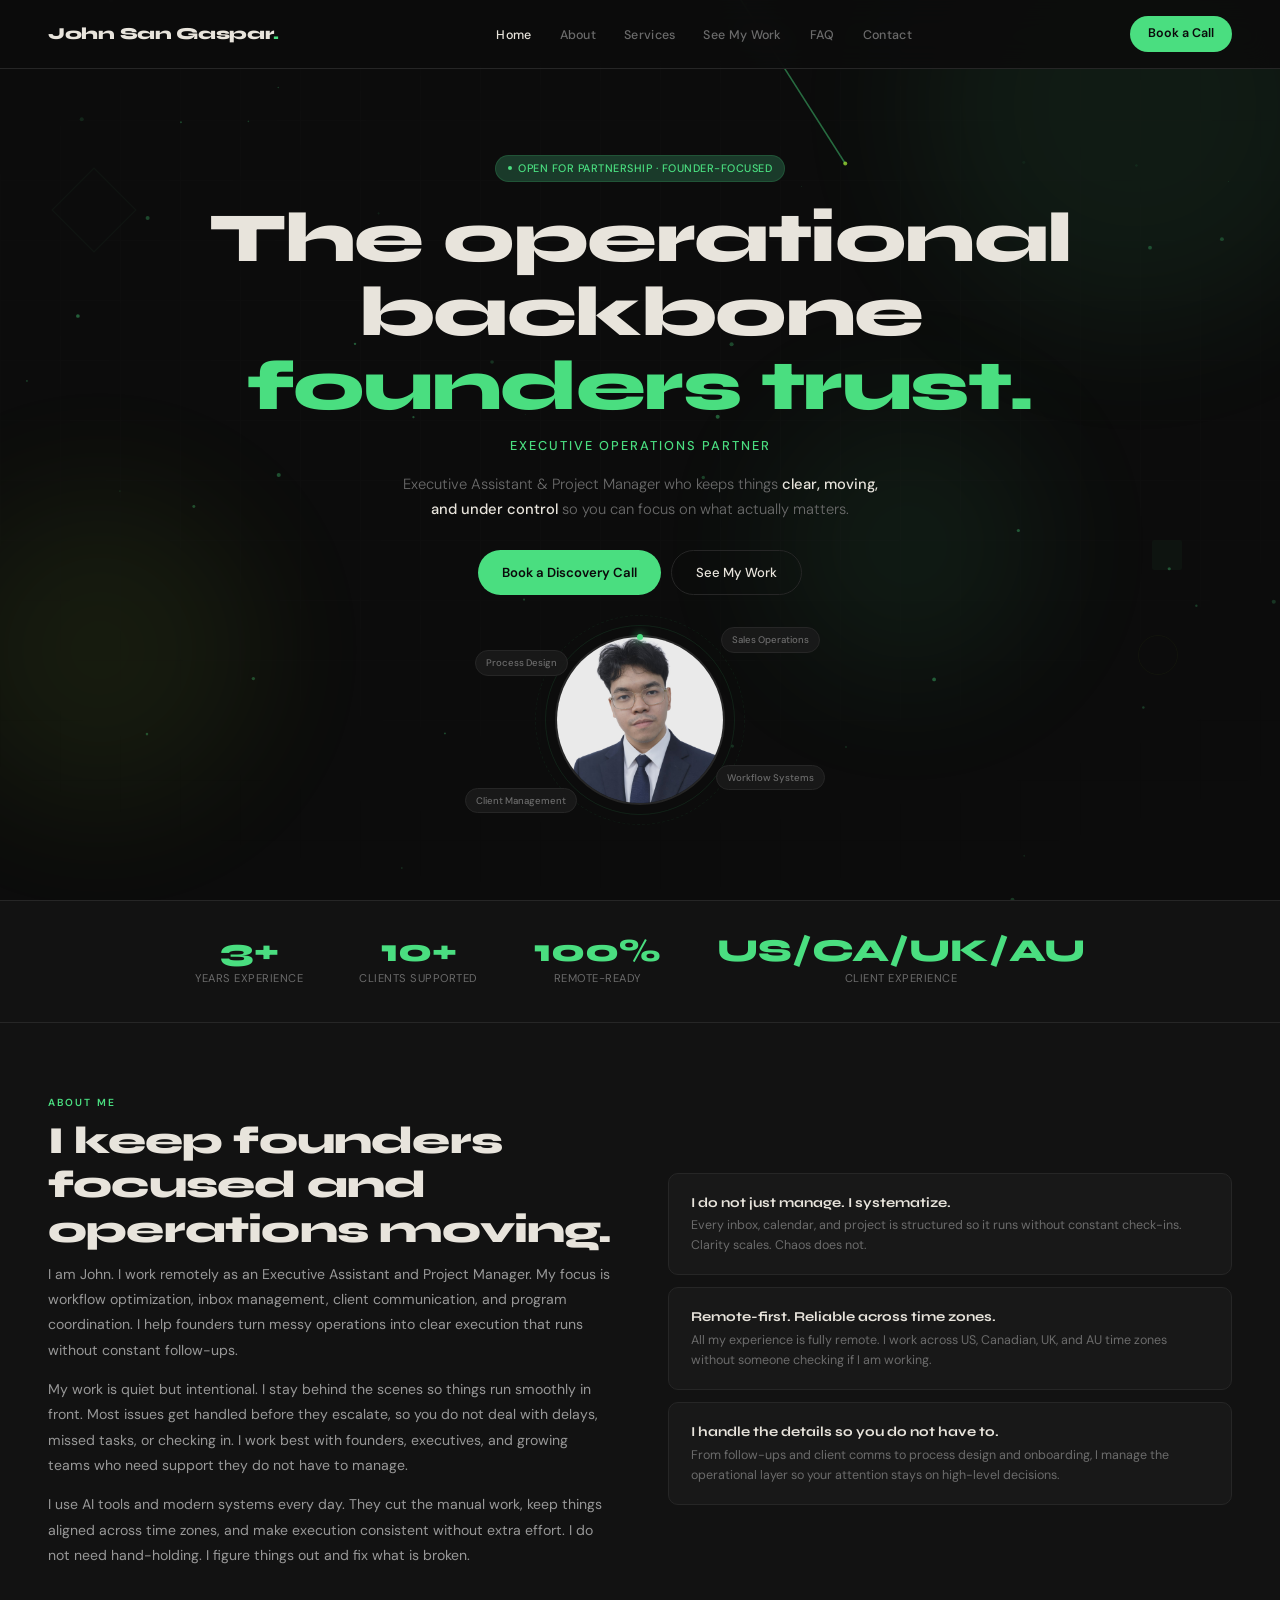
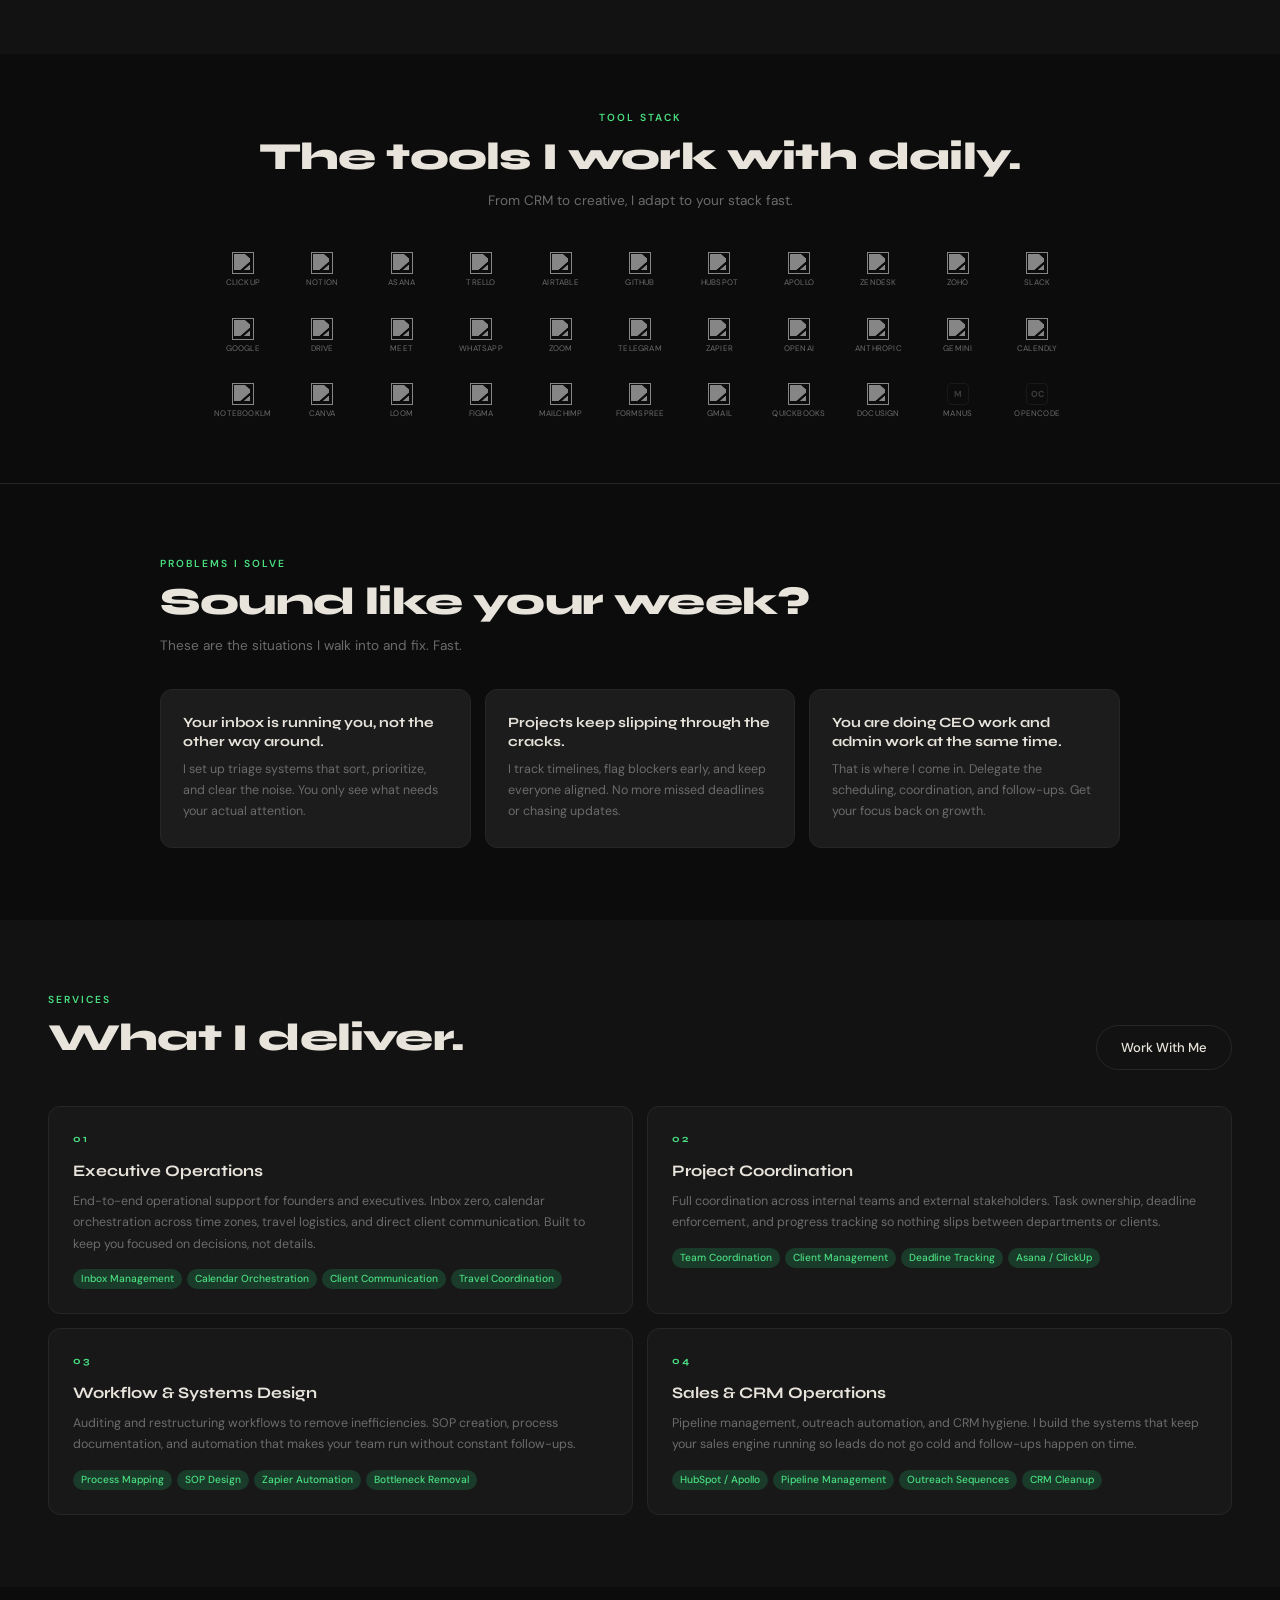
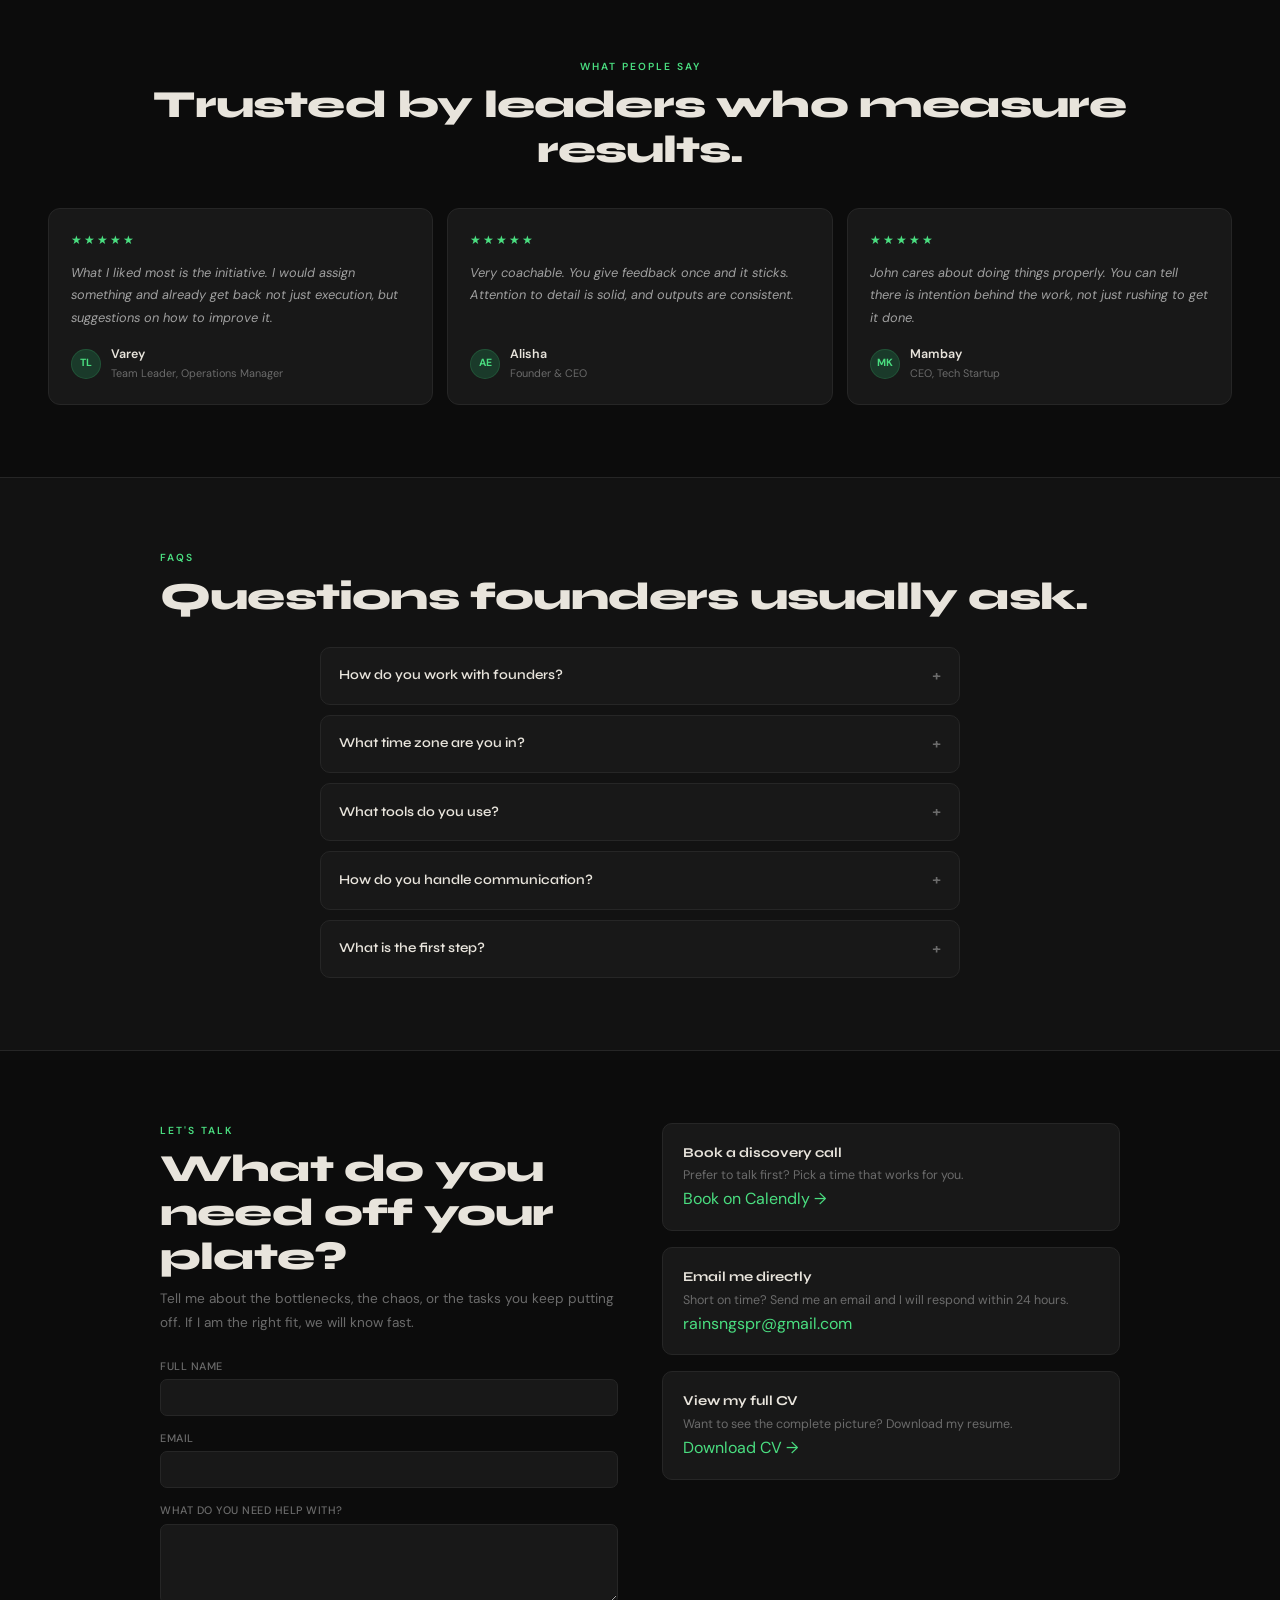
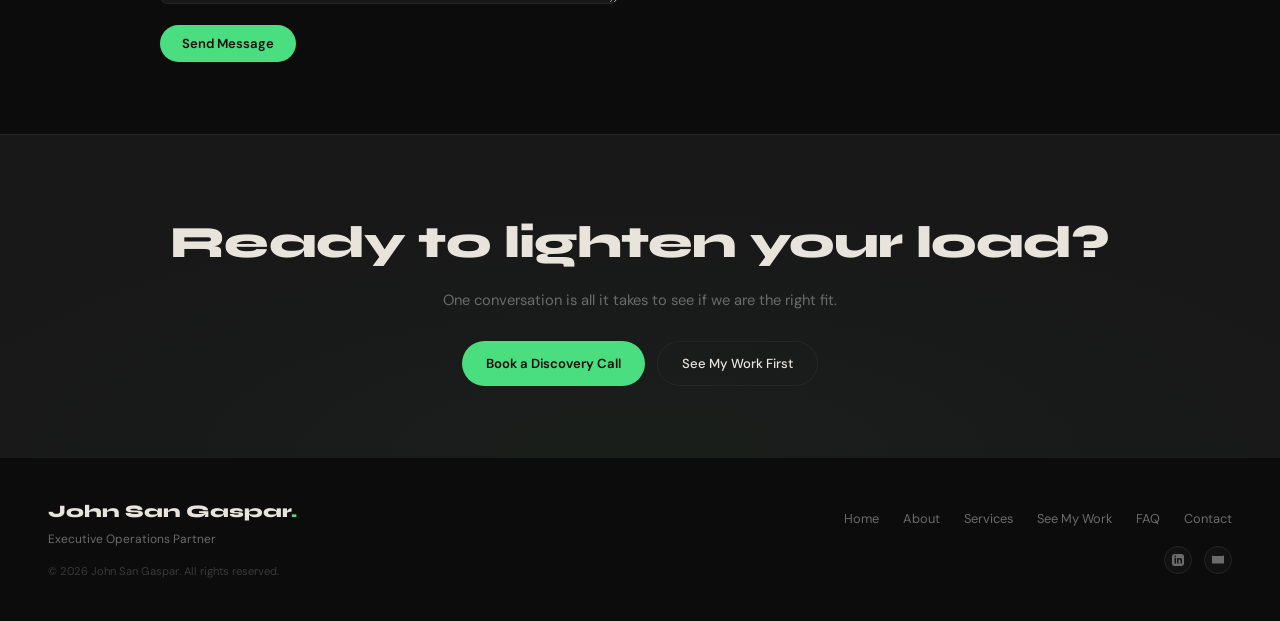
==== commit f7691376: "Fix Formspree to send JSON instead of FormData" ====
--- a/index.html
+++ b/index.html
@@ -1450,16 +1450,18 @@
       submitBtn.textContent = 'Sending...';
       formError.style.display = 'none';
       try {
+        const data = { name: contactForm.name.value, email: contactForm.email.value, message: contactForm.message.value };
         const res = await fetch(contactForm.action, {
           method: 'POST',
-          body: new FormData(contactForm),
-          headers: { 'Accept': 'application/json' }
+          body: JSON.stringify(data),
+          headers: { 'Accept': 'application/json', 'Content-Type': 'application/json' }
         });
         if (res.ok) {
           contactForm.style.display = 'none';
           formSuccess.style.display = 'block';
         } else {
-          throw new Error('Form failed');
+          const errData = await res.json().catch(() => ({}));
+          throw new Error(errData.error || 'Form failed');
         }
       } catch (err) {
         formError.textContent = 'Something went wrong. Email me directly at rainsngspr@gmail.com';
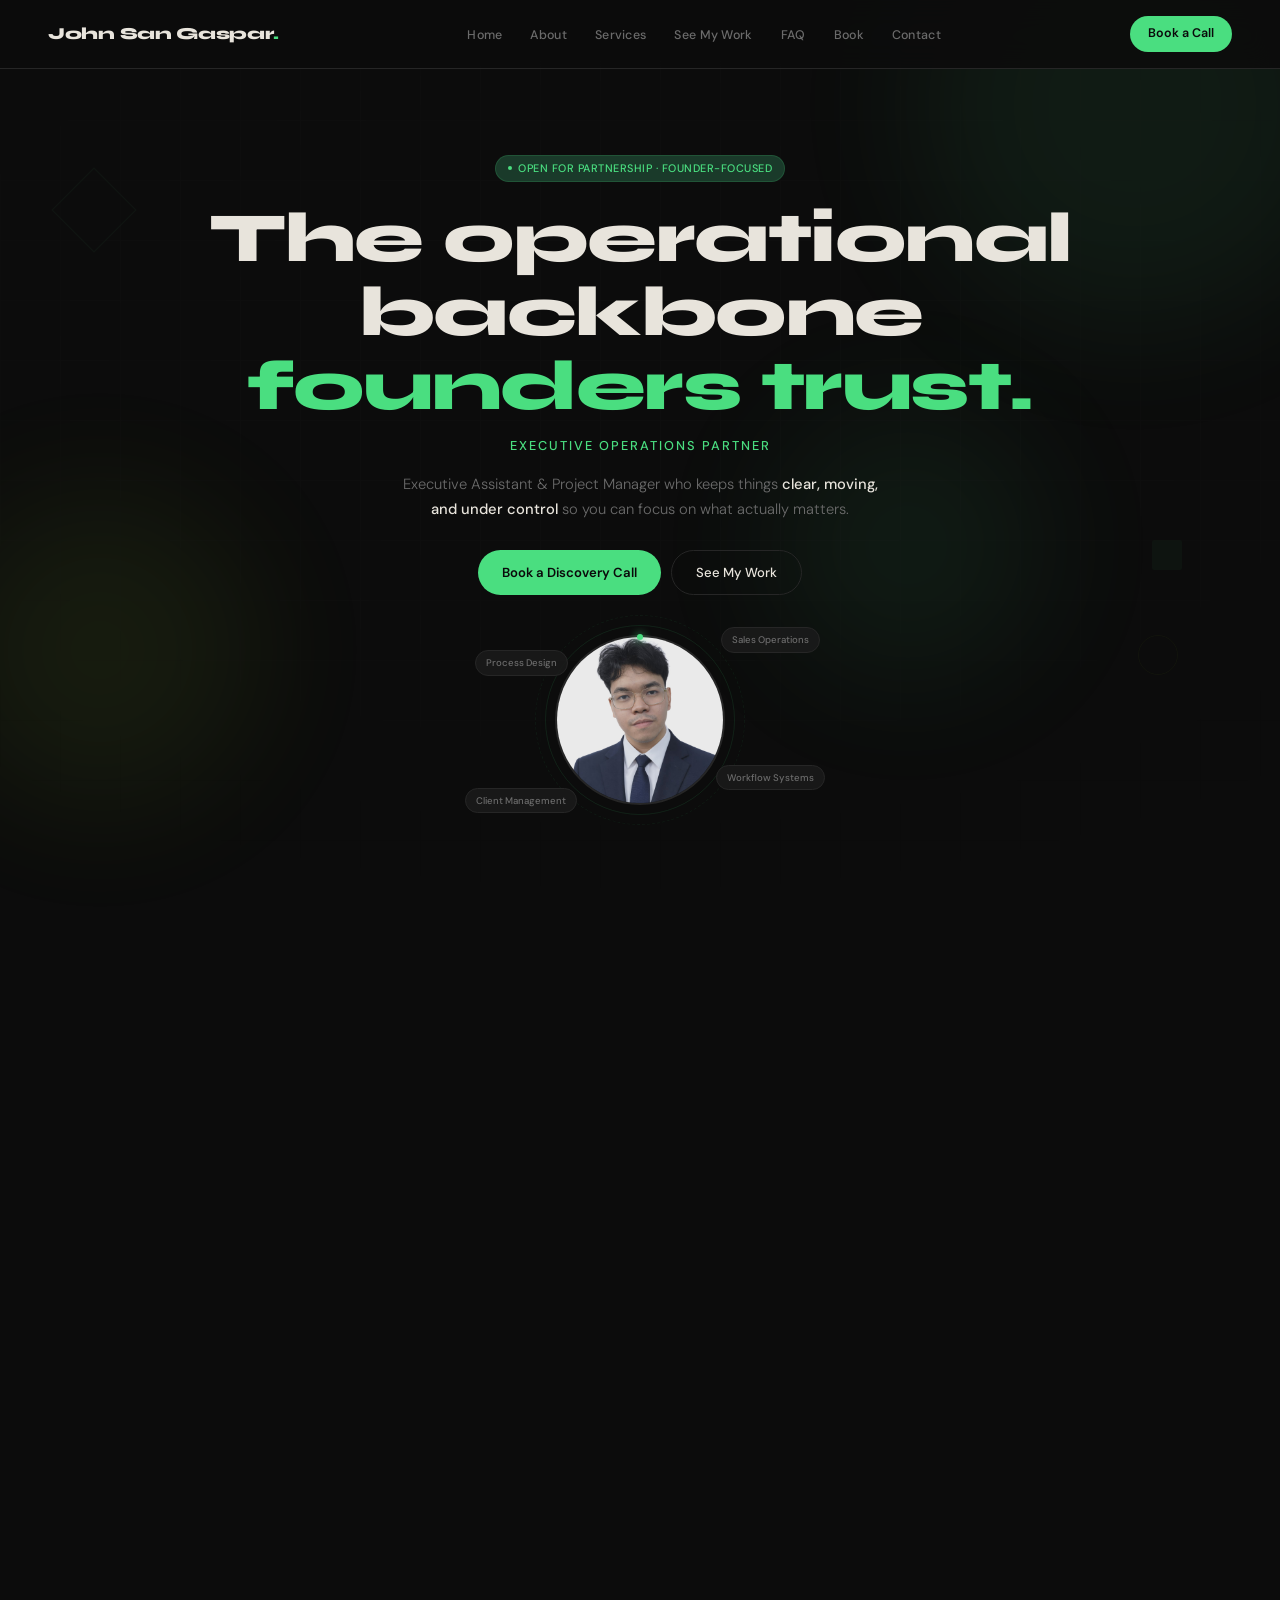
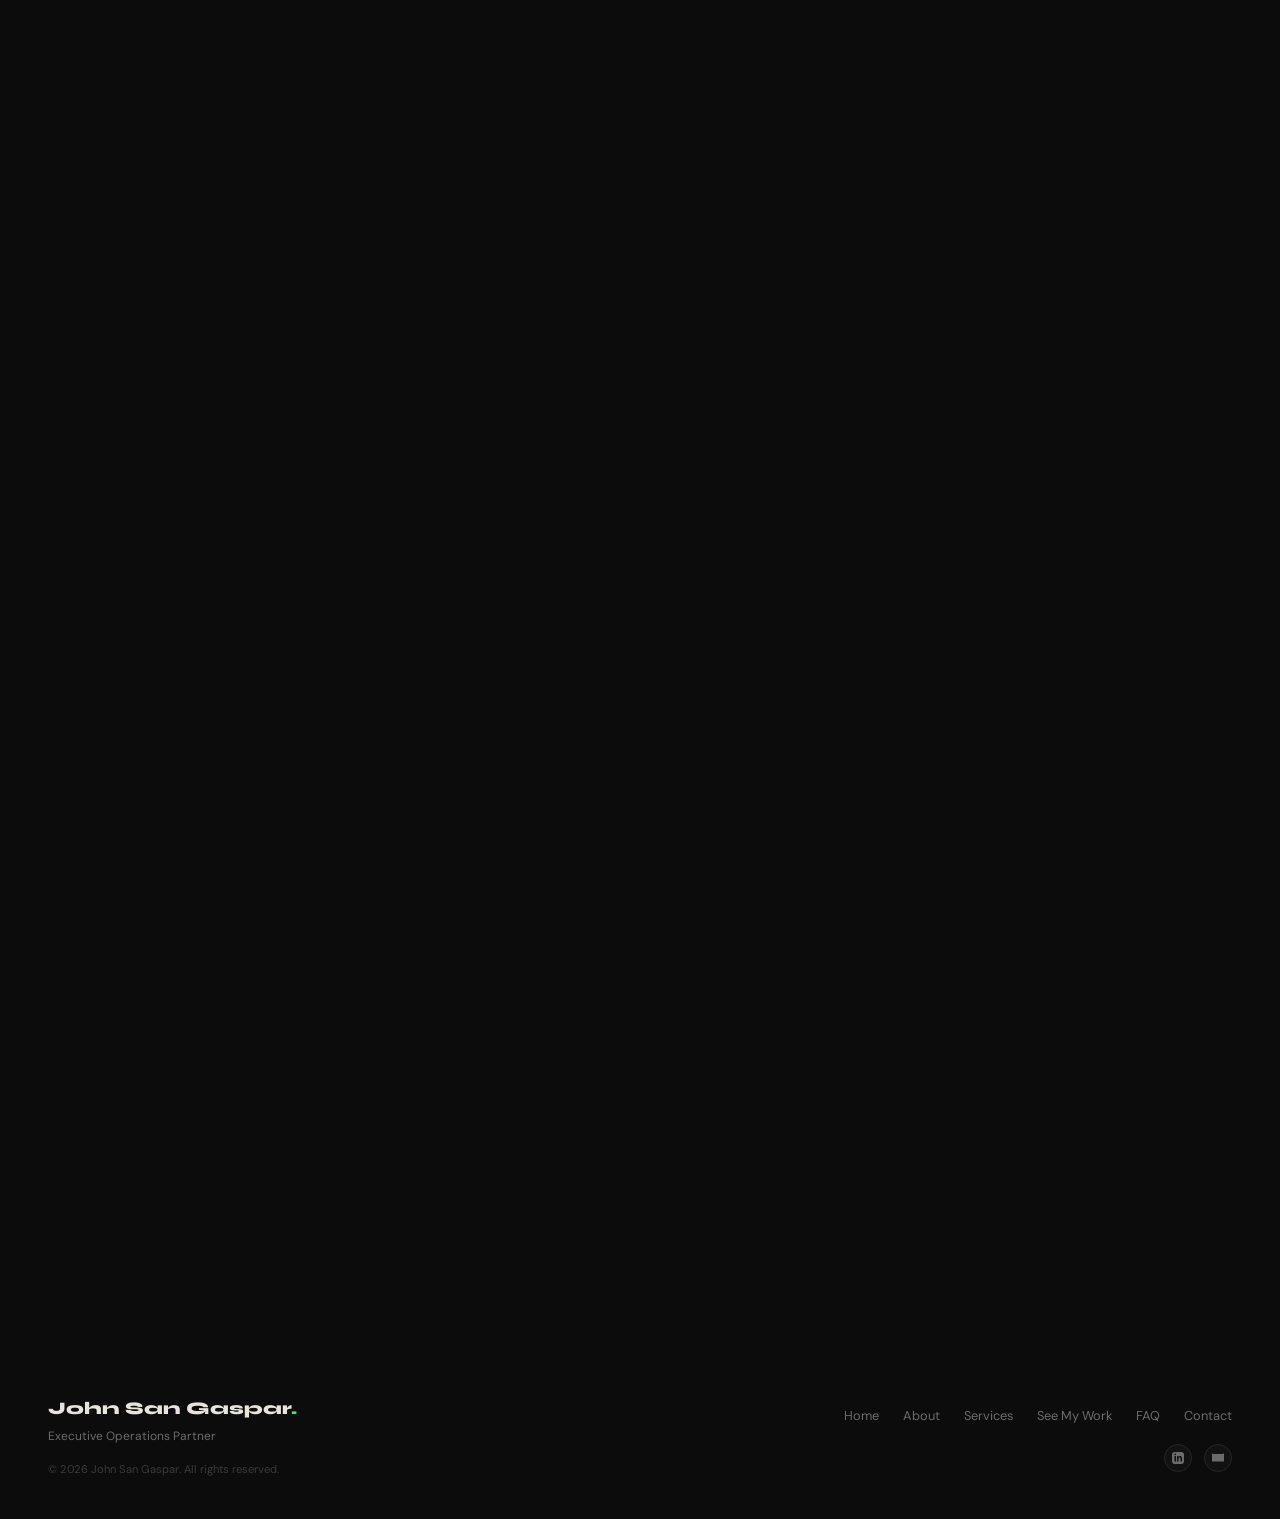
==== commit 81ba2cf8: "Add RainDrop water tracker case study with screenshots" ====
--- a/index.html
+++ b/index.html
@@ -5,21 +5,71 @@
 <meta name="viewport" content="width=device-width, initial-scale=1.0" />
 <title>John San Gaspar | Executive Operations Partner</title>
 <meta name="description" content="John San Gaspar is an Executive Operations Partner for founders and CEOs. Remote-ready, systems-driven, based in the Philippines.">
-<meta name="keywords" content="Executive Operations Partner, Executive Assistant, Operations Specialist, Founder Support, Remote EA, Workflow Automation, Philippines, Virtual Assistant">
+<meta name="keywords" content="Executive Operations Partner, Executive Assistant, Operations Specialist, Founder Support, Remote EA, Workflow Automation, Philippines, Virtual Assistant, CEO Support, Business Operations, Project Management, CRM, SOP">
 <meta name="author" content="John San Gaspar">
 <meta name="robots" content="index, follow">
+<meta name="theme-color" content="#0c0c0c">
 <link rel="canonical" href="https://rxin-sngspr.github.io/johnsangaspar-portfolio">
 <meta property="og:title" content="John San Gaspar | Executive Operations Partner">
 <meta property="og:description" content="Founder's right hand. I reduce cognitive load, build systems, and keep execution moving without hand-holding.">
 <meta property="og:url" content="https://rxin-sngspr.github.io/johnsangaspar-portfolio">
 <meta property="og:image" content="https://rxin-sngspr.github.io/johnsangaspar-portfolio/assets/rainpicture.jpg">
+<meta property="og:image:width" content="1200">
+<meta property="og:image:height" content="630">
 <meta property="og:type" content="website">
 <meta property="og:locale" content="en_US">
+<meta property="og:site_name" content="John San Gaspar | Executive Operations Partner">
 <meta name="twitter:card" content="summary_large_image">
 <meta name="twitter:title" content="John San Gaspar | Executive Operations Partner">
 <meta name="twitter:description" content="Founder's right hand. I reduce cognitive load, build systems, and keep execution moving without hand-holding.">
-<script type="application/ld+json">{"@context":"https://schema.org","@type":"Person","name":"John San Gaspar","jobTitle":"Executive Operations Partner","url":"https://rxin-sngspr.github.io/johnsangaspar-portfolio","email":"rainsngspr@gmail.com","sameAs":["https://linkedin.com/in/ea-johnsngspr"]}</script>
+<script type="application/ld+json">
+{
+  "@context": "https://schema.org",
+  "@type": "Person",
+  "name": "John San Gaspar",
+  "jobTitle": "Executive Operations Partner",
+  "url": "https://rxin-sngspr.github.io/johnsangaspar-portfolio",
+  "email": "rainsngspr@gmail.com",
+  "telephone": "+639544031974",
+  "image": "https://rxin-sngspr.github.io/johnsangaspar-portfolio/assets/rainpicture.jpg",
+  "sameAs": ["https://linkedin.com/in/ea-johnsngspr"],
+  "worksFor": {
+    "@type": "Organization",
+    "name": "Self-Employed"
+  },
+  "address": {
+    "@type": "PostalAddress",
+    "addressCountry": "PH"
+  }
+}
+</script>
+<script type="application/ld+json">
+{
+  "@context": "https://schema.org",
+  "@type": "FAQPage",
+  "mainEntity": [{
+    "@type": "Question",
+    "name": "How do you work with founders?",
+    "acceptedAnswer": { "@type": "Answer", "text": "I work as an extension of your team, not a separate vendor. I integrate into your existing tools and workflows, take ownership of the operational layer, and report on progress without needing constant direction. Most of my clients check in once a day or less." }
+  }, {
+    "@type": "Question",
+    "name": "What time zone are you in?",
+    "acceptedAnswer": { "@type": "Answer", "text": "I am based in the Philippines (PHT, UTC+8). I work across US, Canadian, UK, and AU time zones. My typical schedule overlaps with your business hours." }
+  }, {
+    "@type": "Question",
+    "name": "What tools do you use?",
+    "acceptedAnswer": { "@type": "Answer", "text": "I work with 30+ tools including ClickUp, Notion, Asana, HubSpot, Slack, Google Workspace, Zapier, and more. I adapt to your stack within days." }
+  }, {
+    "@type": "Question",
+    "name": "What is the first step?",
+    "acceptedAnswer": { "@type": "Answer", "text": "A 15-minute discovery call. We talk about what is slowing you down and whether we are a good fit. If it works, I start within the week." }
+  }]
+}
+</script>
+<link rel="preconnect" href="https://fonts.googleapis.com">
+<link rel="preconnect" href="https://fonts.gstatic.com" crossorigin>
 <link href="https://fonts.googleapis.com/css2?family=Syne:wght@400;600;700;800&family=DM+Sans:ital,wght@0,300;0,400;0,500;1,300&display=swap" rel="stylesheet" />
+<link href="https://unpkg.com/aos@2.3.1/dist/aos.css" rel="stylesheet" />
 <style>
   :root {
     --bg: #0c0c0c;
@@ -845,16 +895,53 @@
     from { opacity: 0; transform: translateY(18px); }
     to { opacity: 1; transform: translateY(0); }
   }
-  .reveal {
-    opacity: 0;
-    transform: translateY(20px);
-    transition: opacity 0.5s ease, transform 0.5s ease;
-  }
-  .reveal.visible { opacity: 1; transform: translateY(0); }
+
+
+  .hamburger { display: none; flex-direction: column; gap: 5px; cursor: pointer; background: none; border: none; padding: 4px; }
+  .hamburger span { width: 20px; height: 2px; background: var(--white); border-radius: 2px; transition: transform 0.2s, opacity 0.2s; }
+  .hamburger.active span:nth-child(1) { transform: translateY(7px) rotate(45deg); }
+  .hamburger.active span:nth-child(2) { opacity: 0; }
+  .hamburger.active span:nth-child(3) { transform: translateY(-7px) rotate(-45deg); }
+
+  #book { background: var(--bg2); padding: 72px 48px; }
+  .calendly-wrap { max-width: 700px; margin: 0 auto; min-height: 620px; }
+  .calendly-inline-widget iframe { border-radius: 12px; }
+  @media (max-width: 768px) { #book { padding: 48px 16px; } .calendly-inline-widget { height: 700px; } }
+
+  #backToTop {
+    position: fixed; bottom: 28px; right: 28px;
+    width: 42px; height: 42px;
+    border-radius: 50%;
+    background: var(--bg3);
+    border: 1px solid var(--border);
+    color: var(--muted);
+    display: flex; align-items: center; justify-content: center;
+    cursor: pointer;
+    z-index: 999;
+    opacity: 0; transform: translateY(12px);
+    transition: opacity 0.3s, transform 0.3s, background 0.2s, border-color 0.2s, color 0.2s;
+    pointer-events: none;
+  }
+  #backToTop.show { opacity: 1; transform: translateY(0); pointer-events: auto; }
+  #backToTop:hover { background: var(--green-dim); border-color: var(--green); color: var(--green); }
 
   @media (max-width: 768px) {
     nav { padding: 12px 16px; }
-    .nav-links { display: none; }
+    .nav-links {
+      display: none;
+      position: fixed; top: 56px; left: 0; right: 0;
+      background: rgba(12,12,12,0.97);
+      backdrop-filter: blur(14px);
+      flex-direction: column; gap: 0;
+      padding: 8px 16px 16px;
+      border-bottom: 1px solid var(--border);
+      z-index: 100;
+    }
+    .nav-links.open { display: flex; }
+    .nav-links a { padding: 12px 8px; font-size: 0.85rem; border-bottom: 1px solid var(--border); }
+    .nav-links a:last-child { border-bottom: none; }
+    .nav-cta-desktop { display: none; }
+    .hamburger { display: flex; }
     section { padding: 48px 16px; }
     #home { padding: 90px 16px 40px; }
     #about { grid-template-columns: 1fr; gap: 28px; }
@@ -886,15 +973,19 @@
 
 <nav>
   <a href="#home" class="nav-logo">John San Gaspar<span>.</span></a>
-  <ul class="nav-links">
+  <ul class="nav-links" id="navLinks">
     <li><a href="#home">Home</a></li>
     <li><a href="#about">About</a></li>
     <li><a href="#services">Services</a></li>
     <li><a href="work.html">See My Work</a></li>
     <li><a href="#faq">FAQ</a></li>
+    <li><a href="#book">Book</a></li>
     <li><a href="#contact-section">Contact</a></li>
   </ul>
-  <a href="https://calendly.com/rainsngspr/discovery-call-with-john" target="_blank" class="nav-cta">Book a Call</a>
+  <a href="https://calendly.com/rainsngspr/discovery-call-with-john" target="_blank" class="nav-cta nav-cta-desktop">Book a Call</a>
+  <button class="hamburger" id="hamburger" aria-label="Toggle menu">
+    <span></span><span></span><span></span>
+  </button>
 </nav>
 
 <section id="home">
@@ -932,7 +1023,7 @@
   </div>
 </section>
 
-<div class="stats-strip reveal">
+<div class="stats-strip" data-aos="fade-up">
   <div class="stat-item">
     <div class="stat-number">3+</div>
     <div class="stat-label">Years Experience</div>
@@ -951,7 +1042,7 @@
   </div>
 </div>
 
-<section id="about" class="reveal">
+<section id="about" data-aos="fade-up">
   <div class="about-text">
     <div class="section-label">About Me</div>
     <h2 class="section-title">I keep founders focused and operations moving.</h2>
@@ -976,7 +1067,7 @@
   </div>
 </section>
 
-<div class="tools-section reveal">
+<div class="tools-section" data-aos="fade-up">
   <div class="section-label">Tool Stack</div>
   <h2 class="section-title">The tools I work with daily.</h2>
   <p class="section-sub">From CRM to creative, I adapt to your stack fast.</p>
@@ -1023,7 +1114,7 @@
   </div>
 </div>
 
-<section id="solve" class="reveal">
+<section id="solve" data-aos="fade-up">
   <div class="section-inner">
     <div class="solve-header">
       <div class="section-label">Problems I Solve</div>
@@ -1047,7 +1138,7 @@
   </div>
 </section>
 
-<section id="services" class="reveal">
+<section id="services" data-aos="fade-up">
   <div class="services-header">
     <div>
       <div class="section-label">Services</div>
@@ -1103,7 +1194,7 @@
   </div>
 </section>
 
-<section id="testimonials" class="reveal">
+<section id="testimonials" data-aos="fade-up">
   <div>
     <div class="section-label">What People Say</div>
     <h2 class="section-title">Trusted by leaders who measure results.</h2>
@@ -1145,7 +1236,7 @@
   </div>
 </section>
 
-<section id="faq" class="reveal">
+<section id="faq" data-aos="fade-up">
   <div class="section-inner">
     <div class="section-label">FAQs</div>
     <h2 class="section-title">Questions founders usually ask.</h2>
@@ -1189,7 +1280,7 @@
   </div>
 </section>
 
-<section id="contact-section" class="reveal">
+<section id="contact-section" data-aos="fade-up">
   <div class="section-inner">
     <div class="contact-grid">
       <div class="contact-left">
@@ -1242,11 +1333,23 @@
   </div>
 </section>
 
-<div class="cta-banner reveal">
+<section id="book" data-aos="fade-up">
+  <div class="section-inner" style="text-align:center;">
+    <div class="section-label">Book a Call</div>
+    <h2 class="section-title">Pick a time that works for you.</h2>
+    <p class="section-sub" style="margin:0 auto 32px;">No commitment. Just a conversation to see if we are a fit.</p>
+    <div class="calendly-wrap">
+      <div class="calendly-inline-widget" data-url="https://calendly.com/rainsngspr/discovery-call-with-john?hide_event_type_details=1&primary_color=4ade80" style="position:relative;min-width:280px;height:620px;"></div>
+      <script type="text/javascript" src="https://assets.calendly.com/assets/external/widget.js" async></script>
+    </div>
+  </div>
+</section>
+
+<div class="cta-banner" data-aos="fade-up">
   <h2>Ready to lighten your load?</h2>
   <p>One conversation is all it takes to see if we are the right fit.</p>
   <div class="cta-actions">
-    <a href="https://calendly.com/rainsngspr/discovery-call-with-john" target="_blank" class="btn-primary">Book a Discovery Call</a>
+    <a href="#book" class="btn-primary">Book a Discovery Call</a>
     <a href="work.html" class="btn-outline">See My Work First</a>
   </div>
 </div>
@@ -1279,6 +1382,10 @@
   </div>
 </footer>
 
+<button id="backToTop" aria-label="Back to top">
+  <svg viewBox="0 0 24 24" width="18" height="18" fill="none" stroke="currentColor" stroke-width="2.5" stroke-linecap="round" stroke-linejoin="round"><polyline points="18 15 12 9 6 15"/></svg>
+</button>
+<script src="https://unpkg.com/aos@2.3.1/dist/aos.js"></script>
 <script defer>
   // PARTICLES BACKGROUND + SHOOTING STARS
   const pCanvas = document.getElementById('particle-canvas');
@@ -1472,16 +1579,31 @@
     });
   }
 
-  // SCROLL REVEAL
-  const reveals = document.querySelectorAll('.reveal');
-  const observer = new IntersectionObserver((entries) => {
-    entries.forEach((entry, i) => {
-      if (entry.isIntersecting) {
-        setTimeout(() => entry.target.classList.add('visible'), i * 50);
-      }
+  // AOS INIT
+  AOS.init({ duration: 600, once: true, offset: 80 });
+
+  // MOBILE NAV
+  const hamburger = document.getElementById('hamburger');
+  const navLinks = document.getElementById('navLinks');
+  hamburger.addEventListener('click', () => {
+    hamburger.classList.toggle('active');
+    navLinks.classList.toggle('open');
+  });
+  navLinks.querySelectorAll('a').forEach(a => {
+    a.addEventListener('click', () => {
+      hamburger.classList.remove('active');
+      navLinks.classList.remove('open');
     });
-  }, { threshold: 0.1 });
-  reveals.forEach(el => observer.observe(el));
+  });
+
+  // BACK TO TOP
+  const backBtn = document.getElementById('backToTop');
+  window.addEventListener('scroll', () => {
+    backBtn.classList.toggle('show', window.scrollY > 400);
+  }, { passive: true });
+  backBtn.addEventListener('click', () => {
+    window.scrollTo({ top: 0, behavior: 'smooth' });
+  });
 
   // ACTIVE NAV
   const sections = document.querySelectorAll('section[id]');
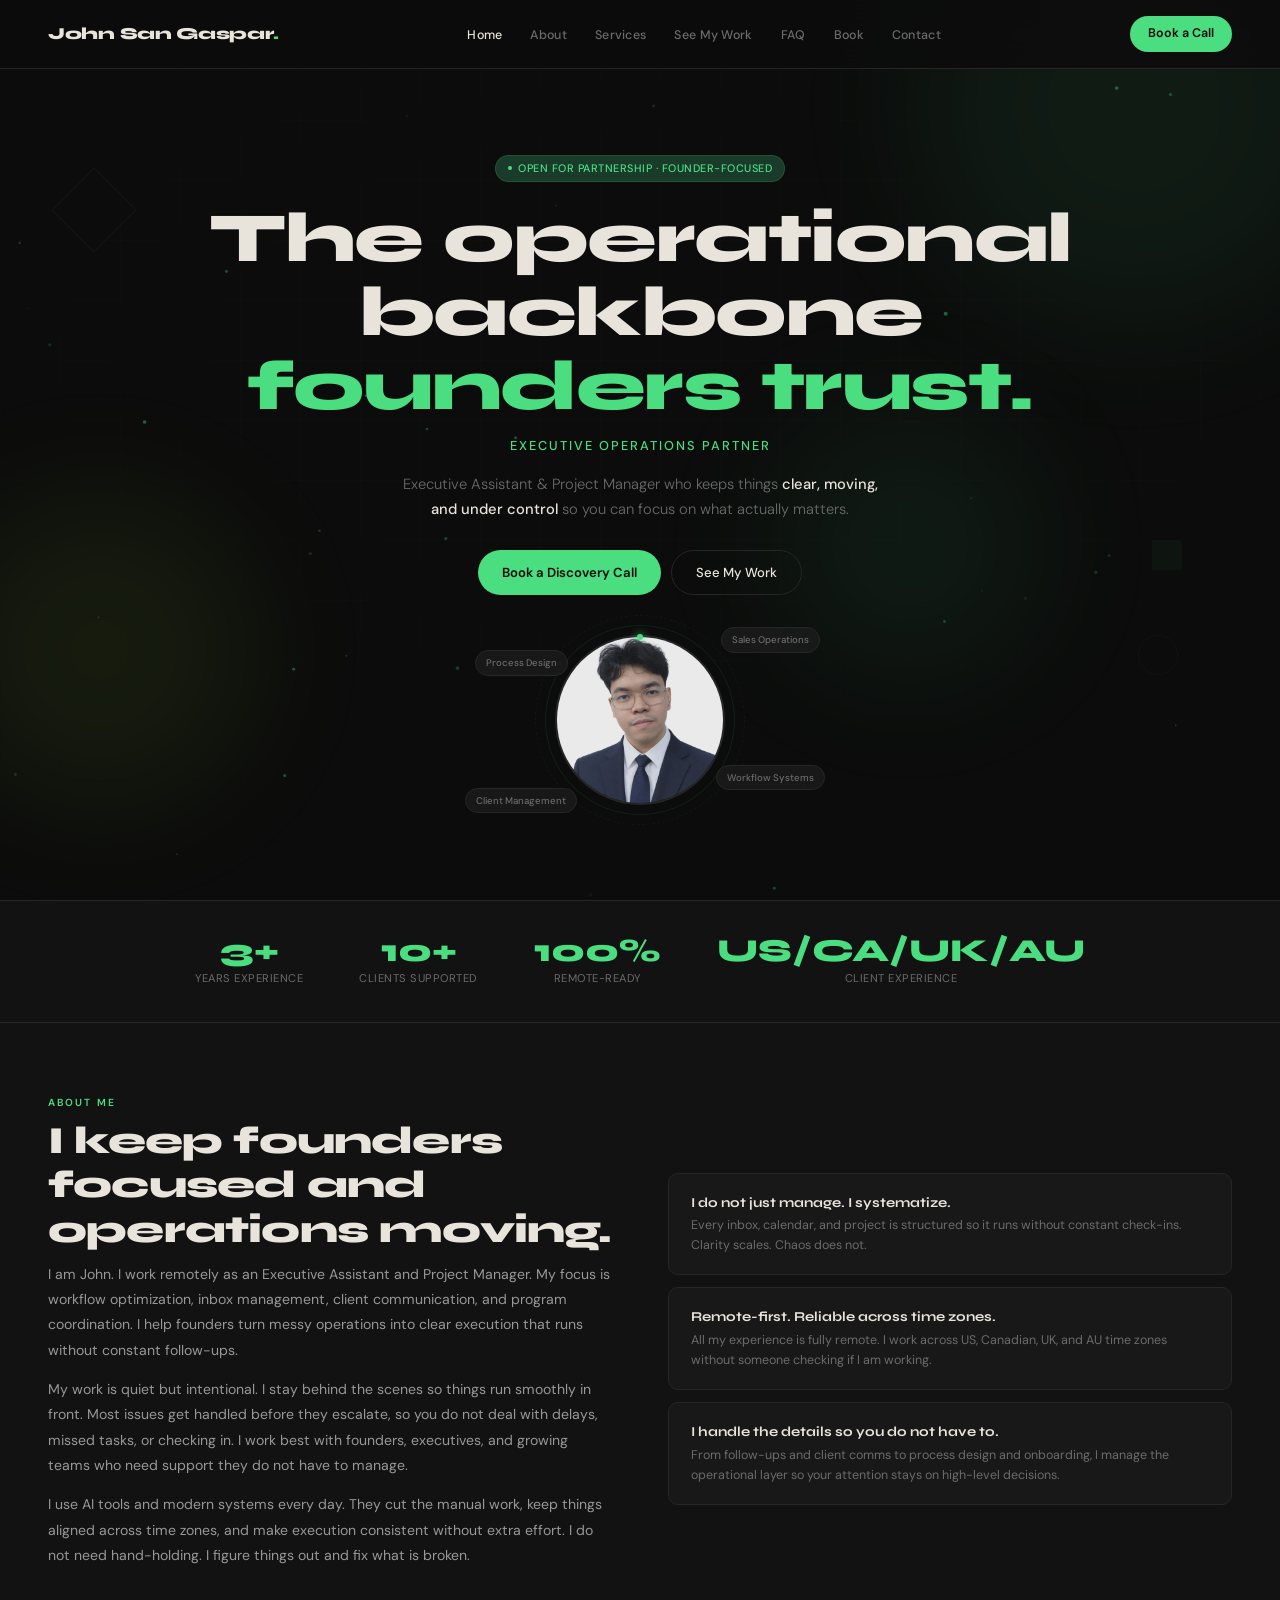
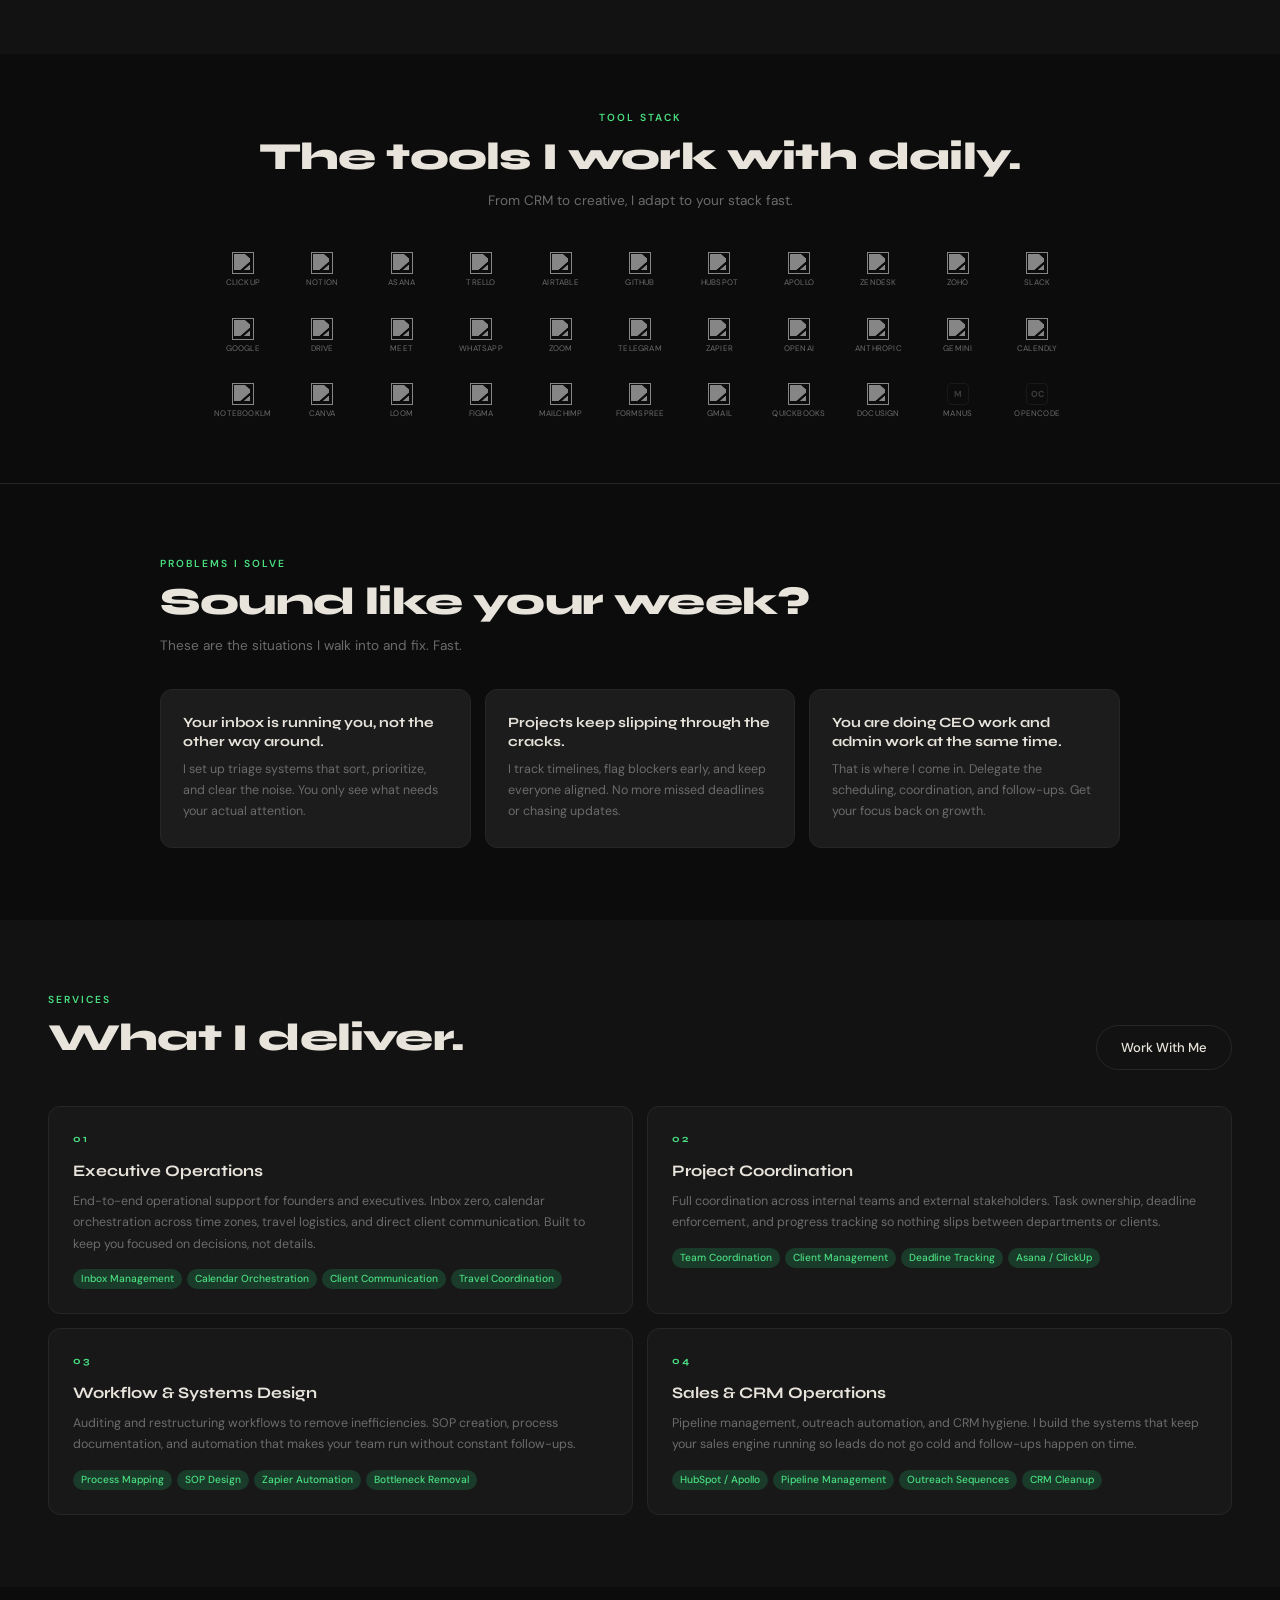
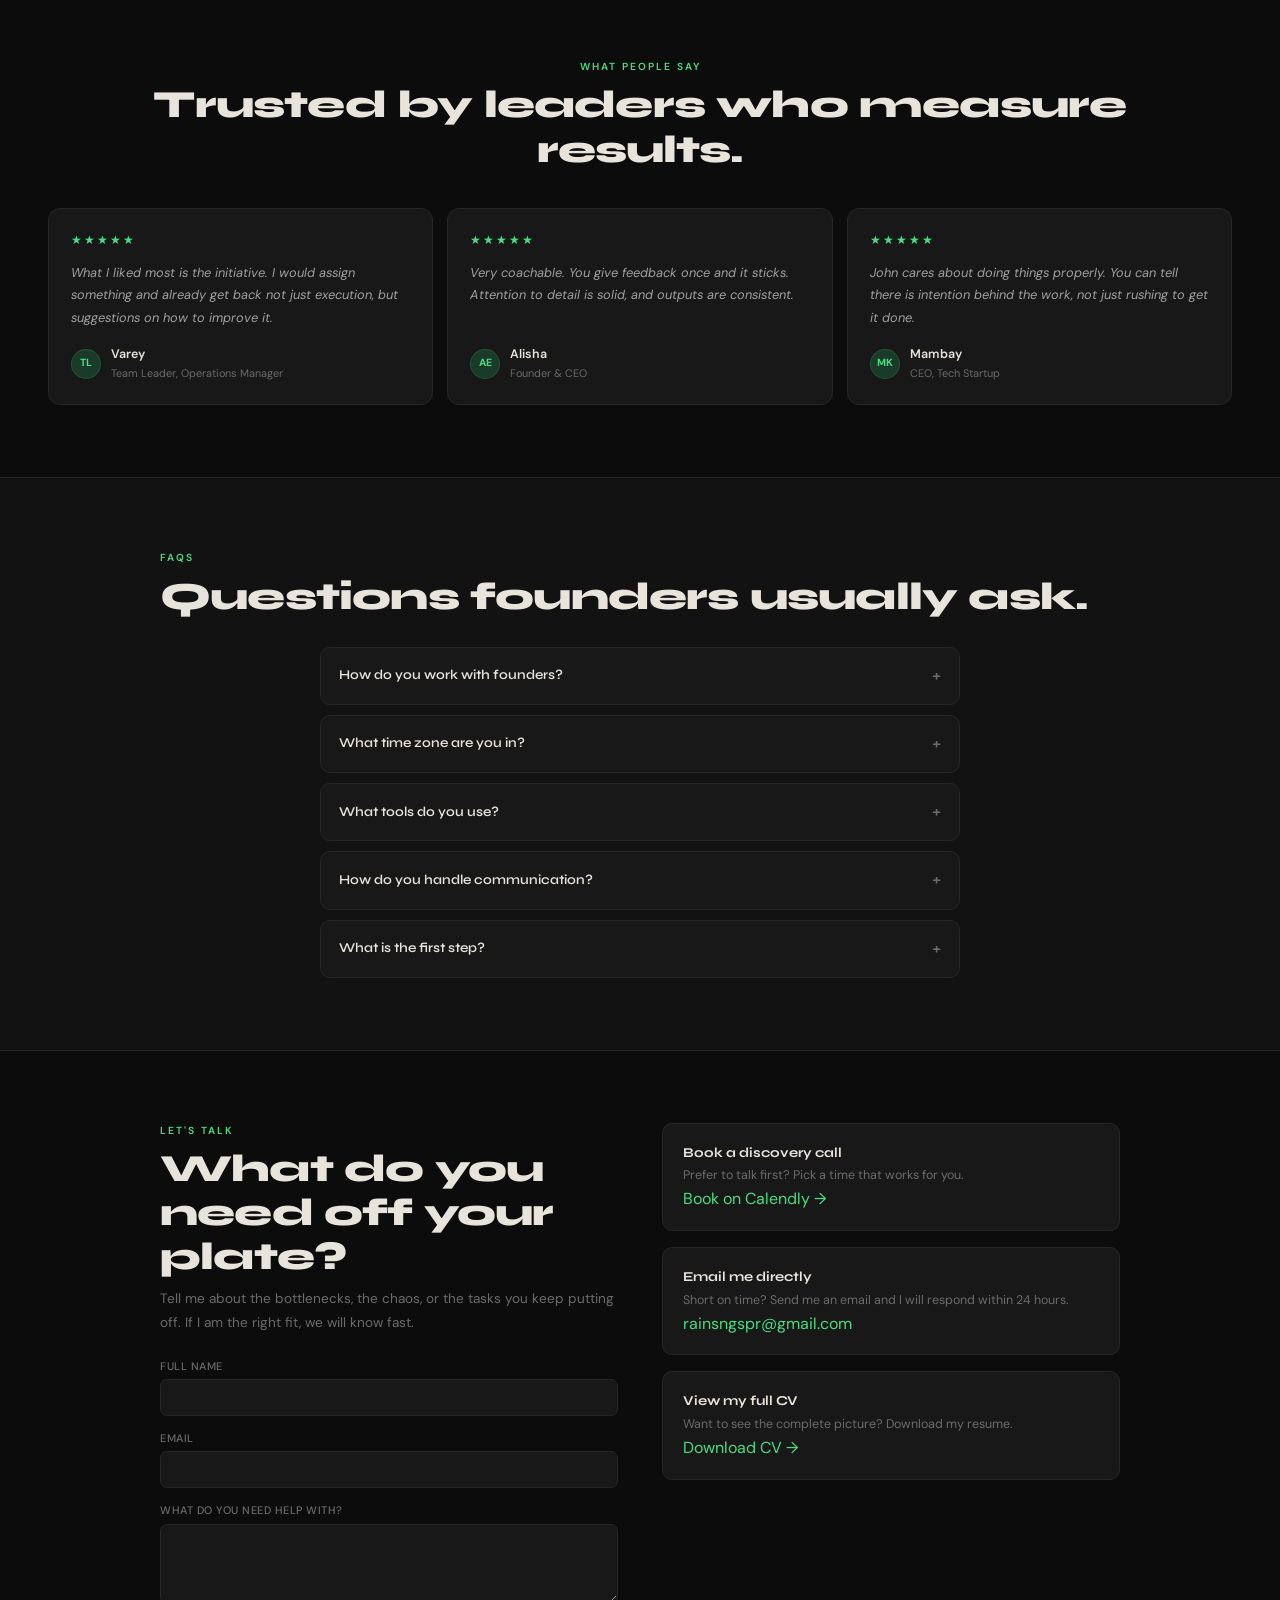
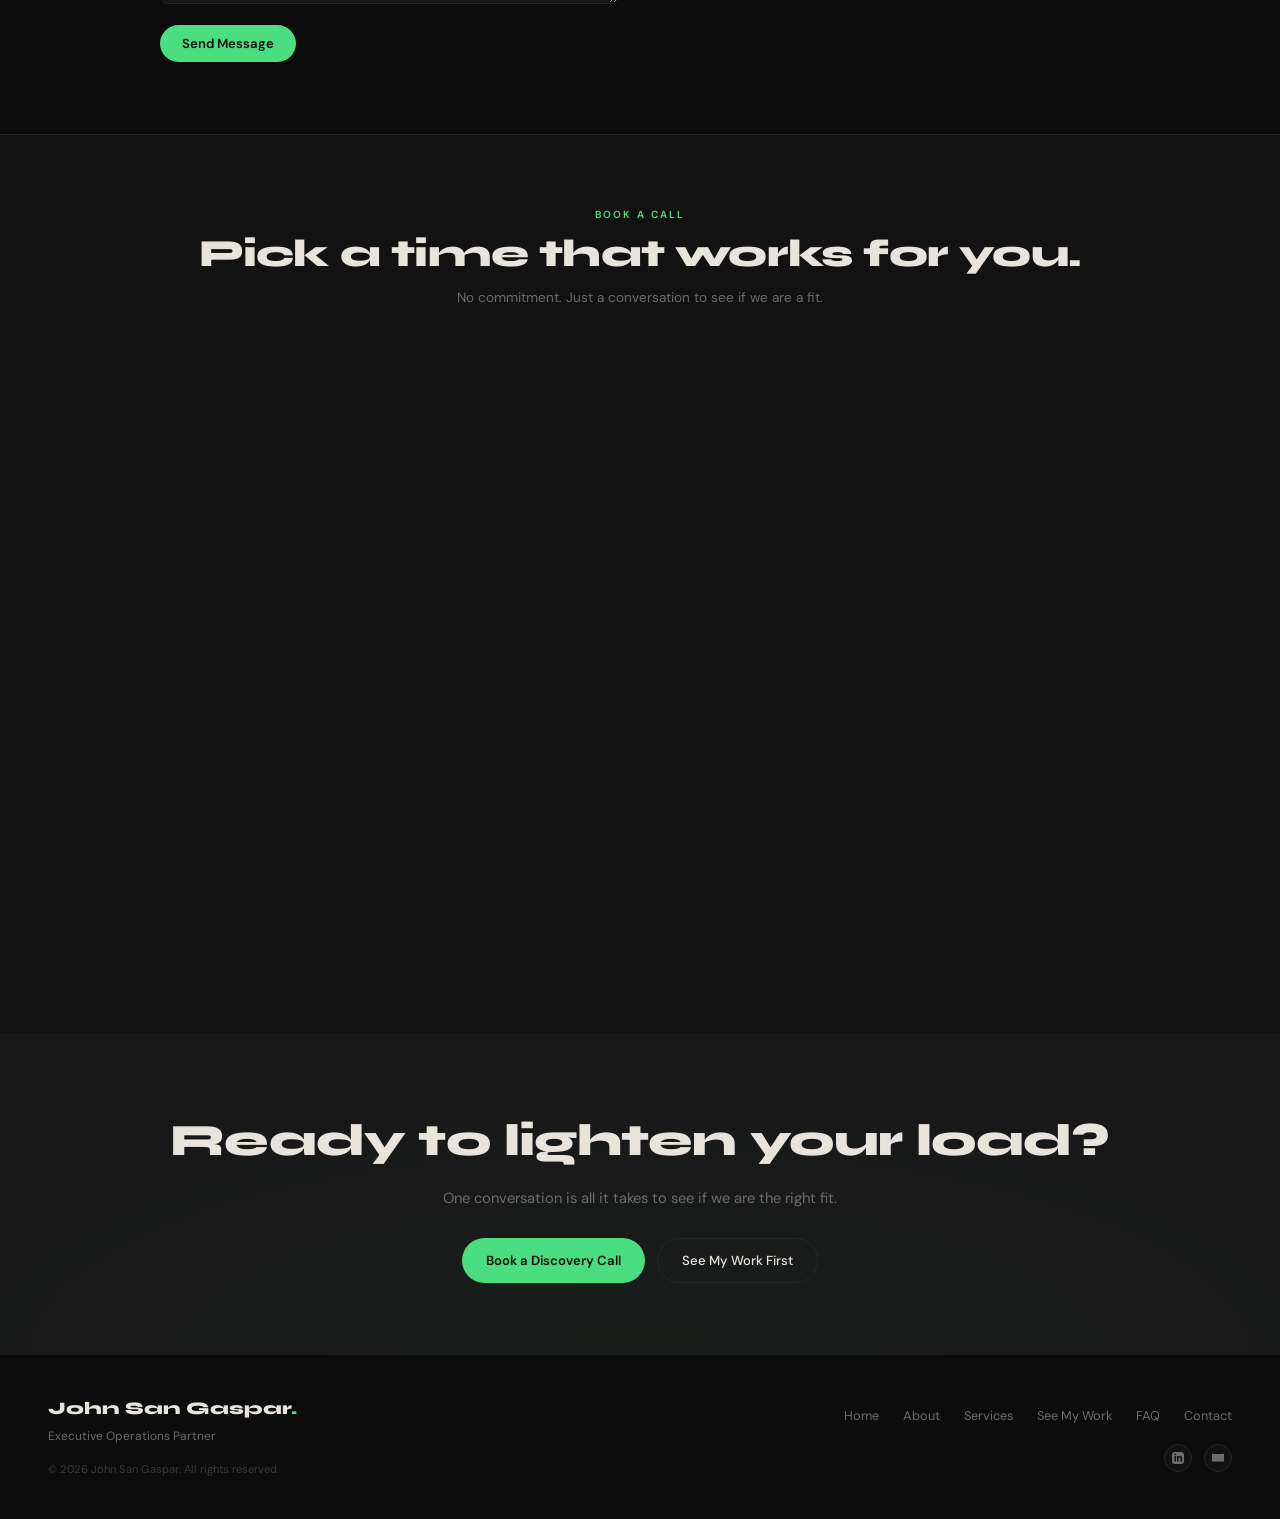
==== commit 1a9b323b: "Overhaul: fix JS const redeclaration breaking index.html, add RainDrop preview button, align CSS, fi" ====
--- a/index.html
+++ b/index.html
@@ -1607,13 +1607,13 @@
 
   // ACTIVE NAV
   const sections = document.querySelectorAll('section[id]');
-  const navLinks = document.querySelectorAll('.nav-links a');
+  const navLinkItems = document.querySelectorAll('.nav-links a');
   window.addEventListener('scroll', () => {
     let current = '';
     sections.forEach(s => {
       if (window.scrollY >= s.offsetTop - 120) current = s.getAttribute('id');
     });
-    navLinks.forEach(a => {
+    navLinkItems.forEach(a => {
       a.style.color = a.getAttribute('href') === '#' + current ? 'var(--white)' : '';
     });
   });
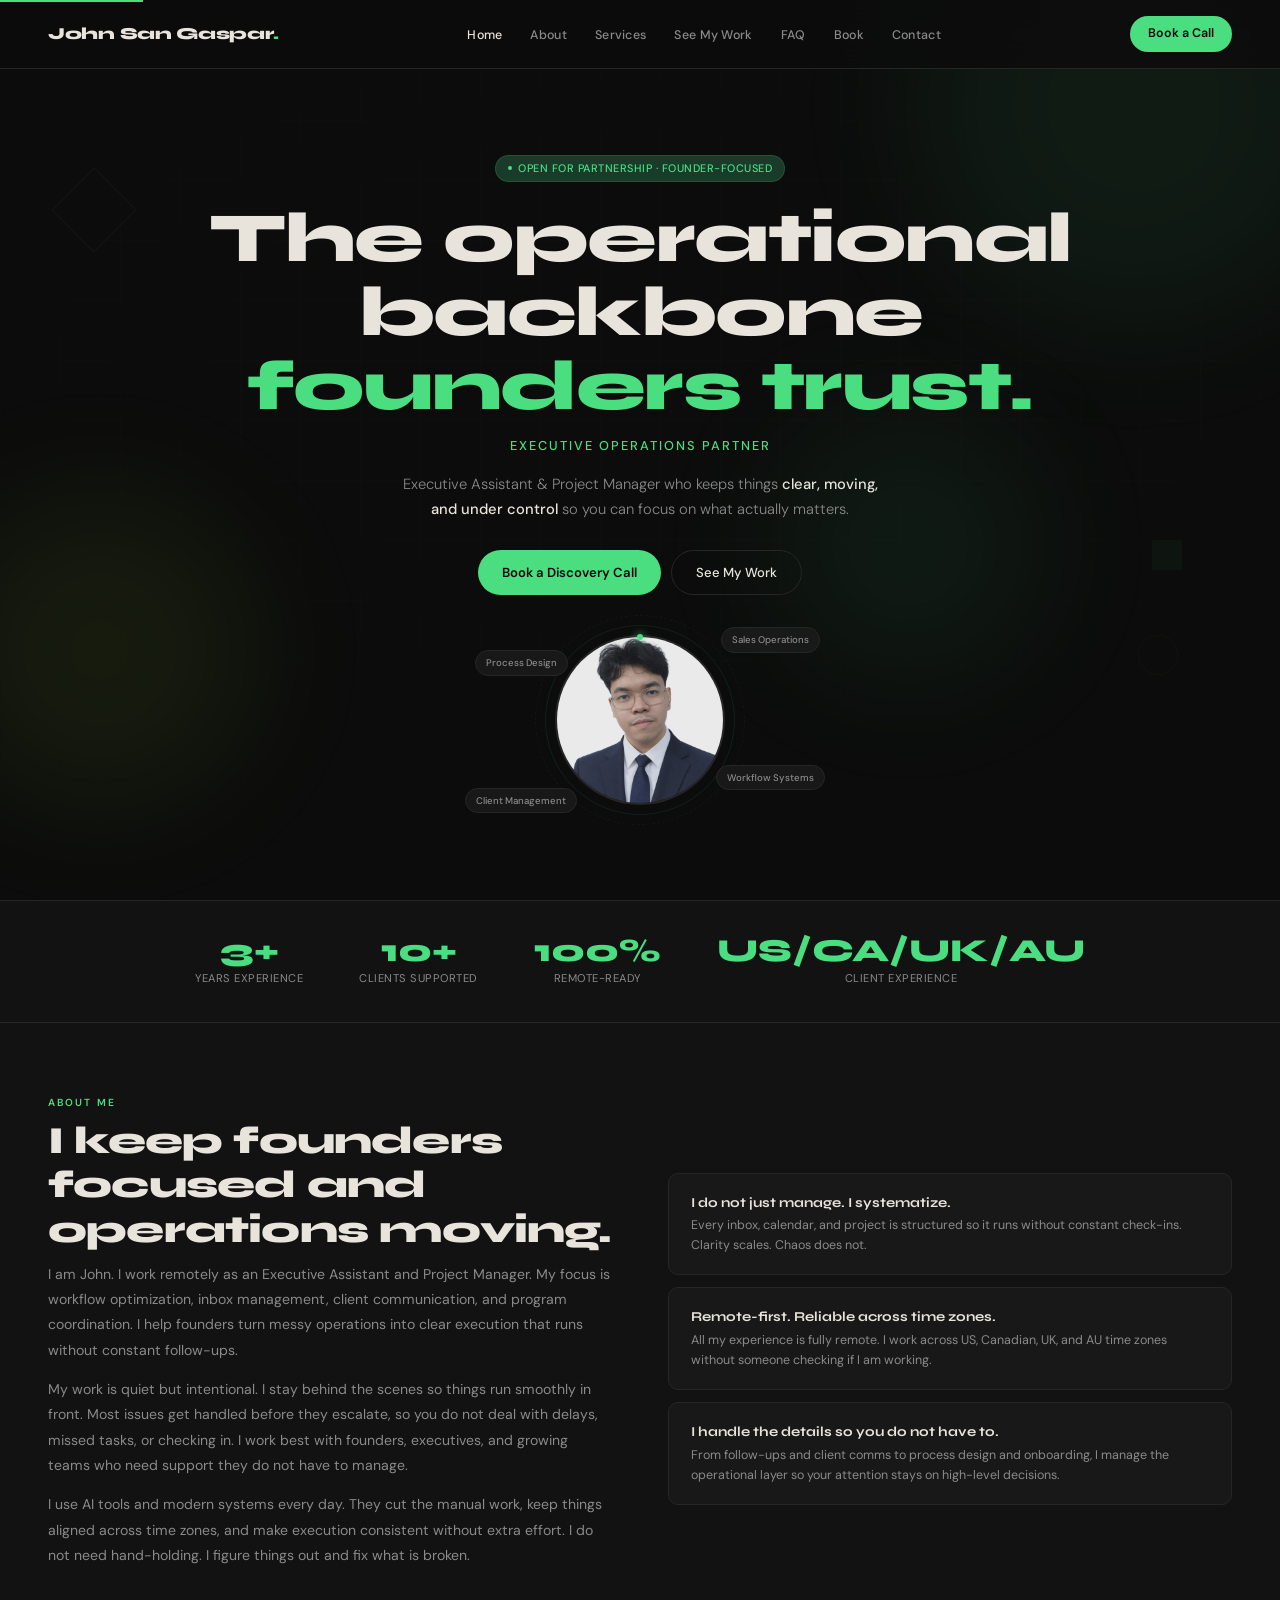
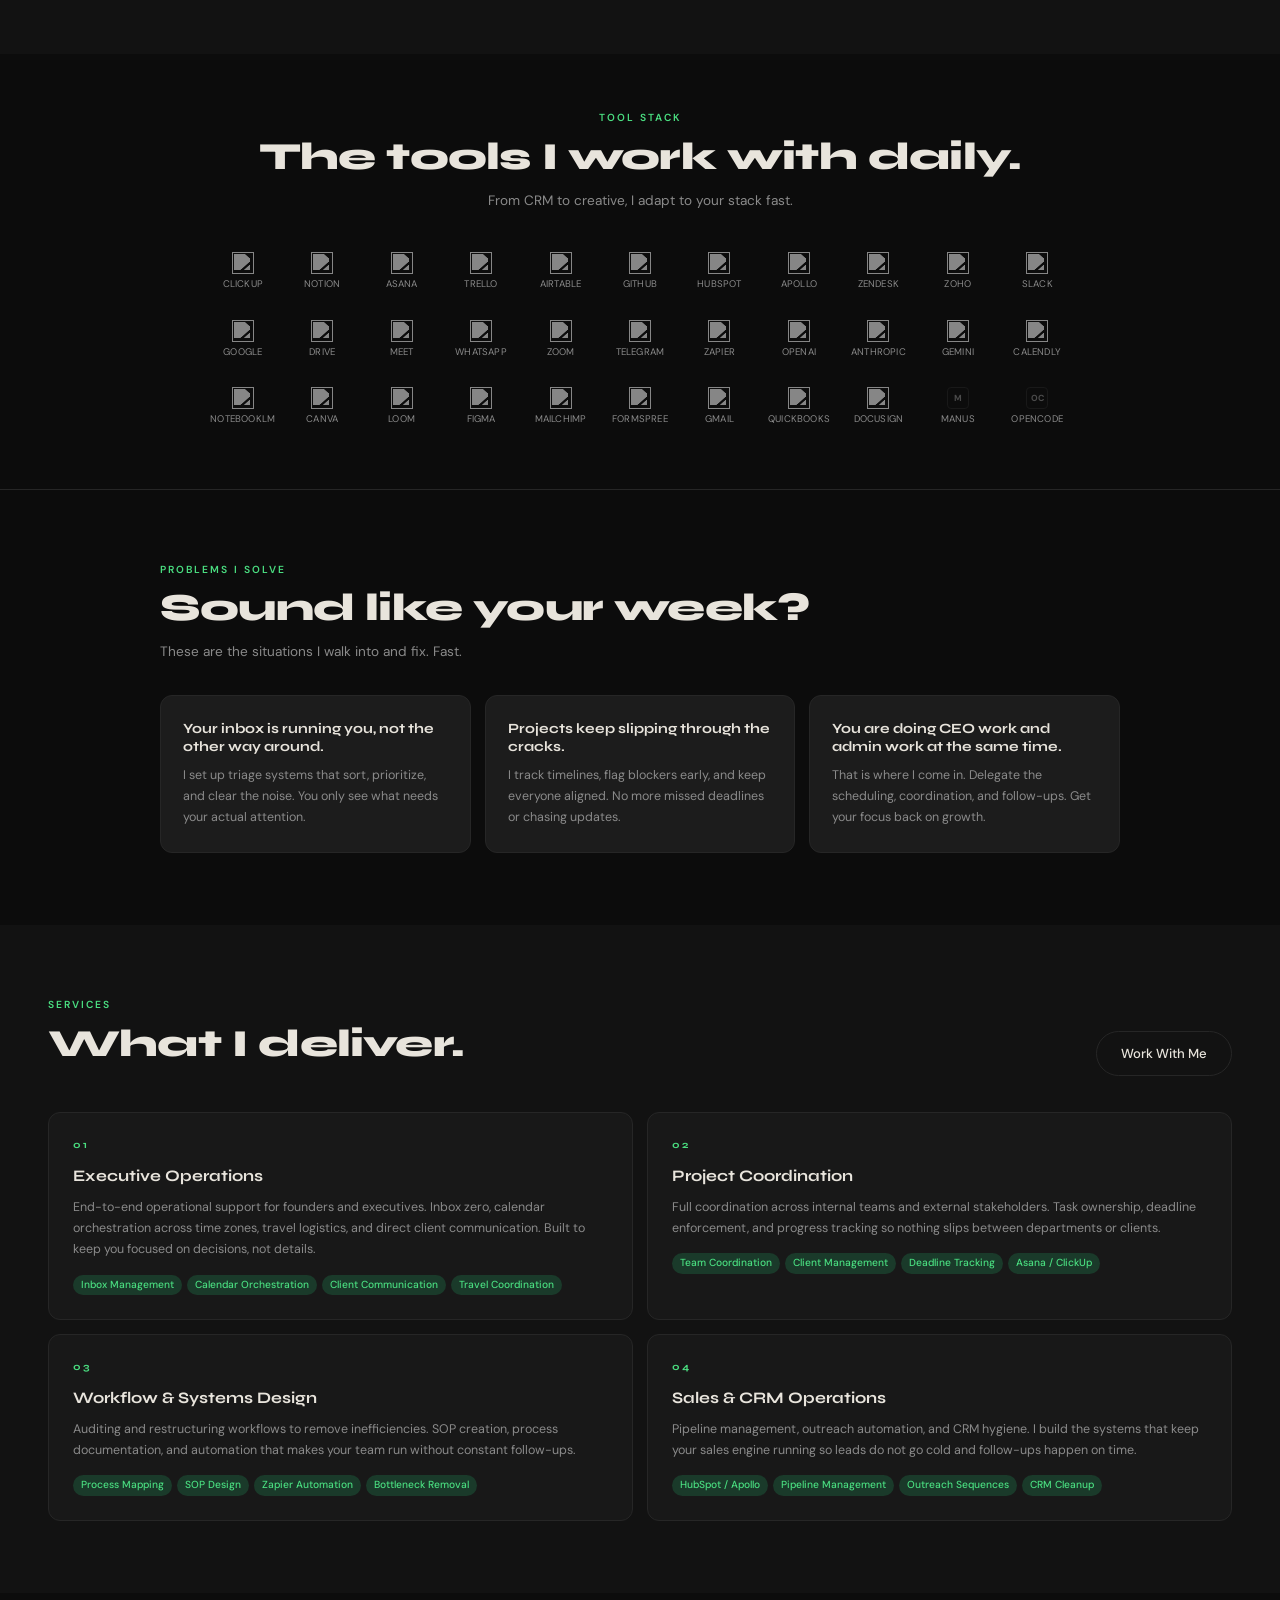
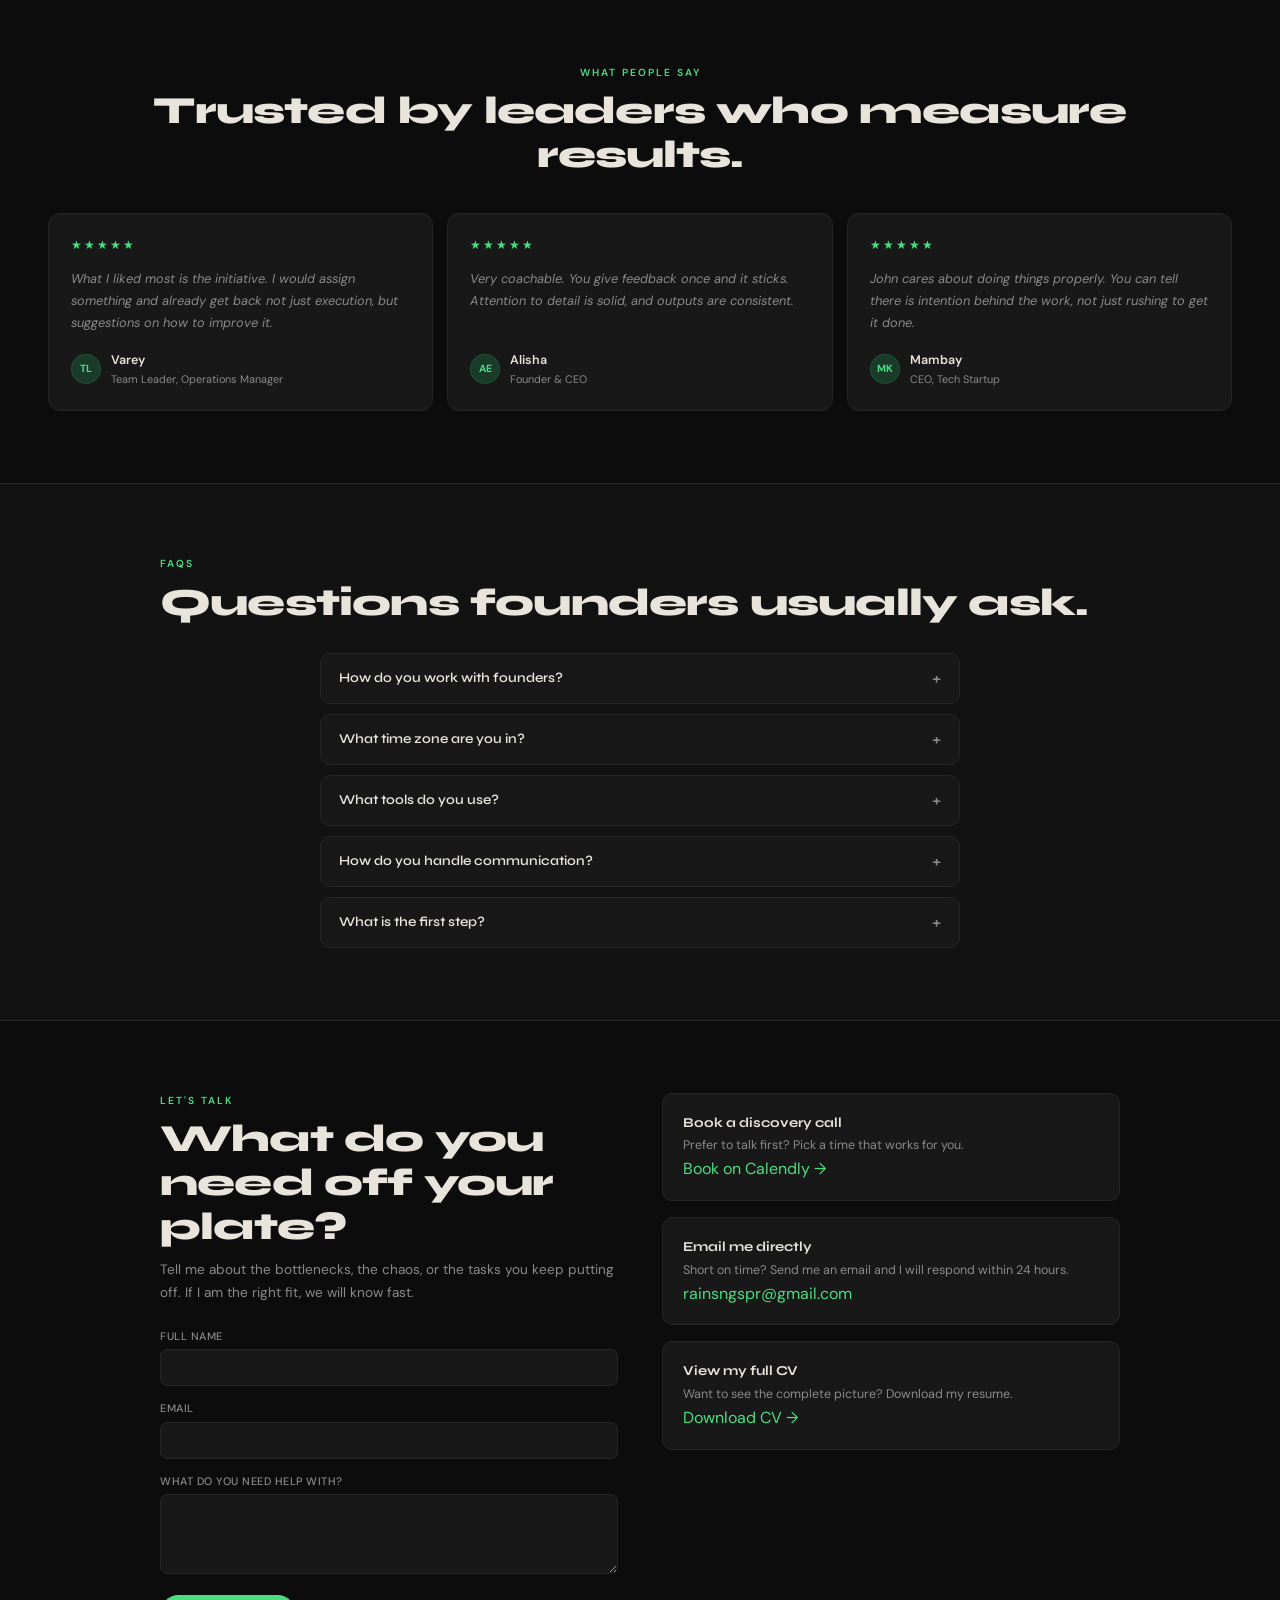
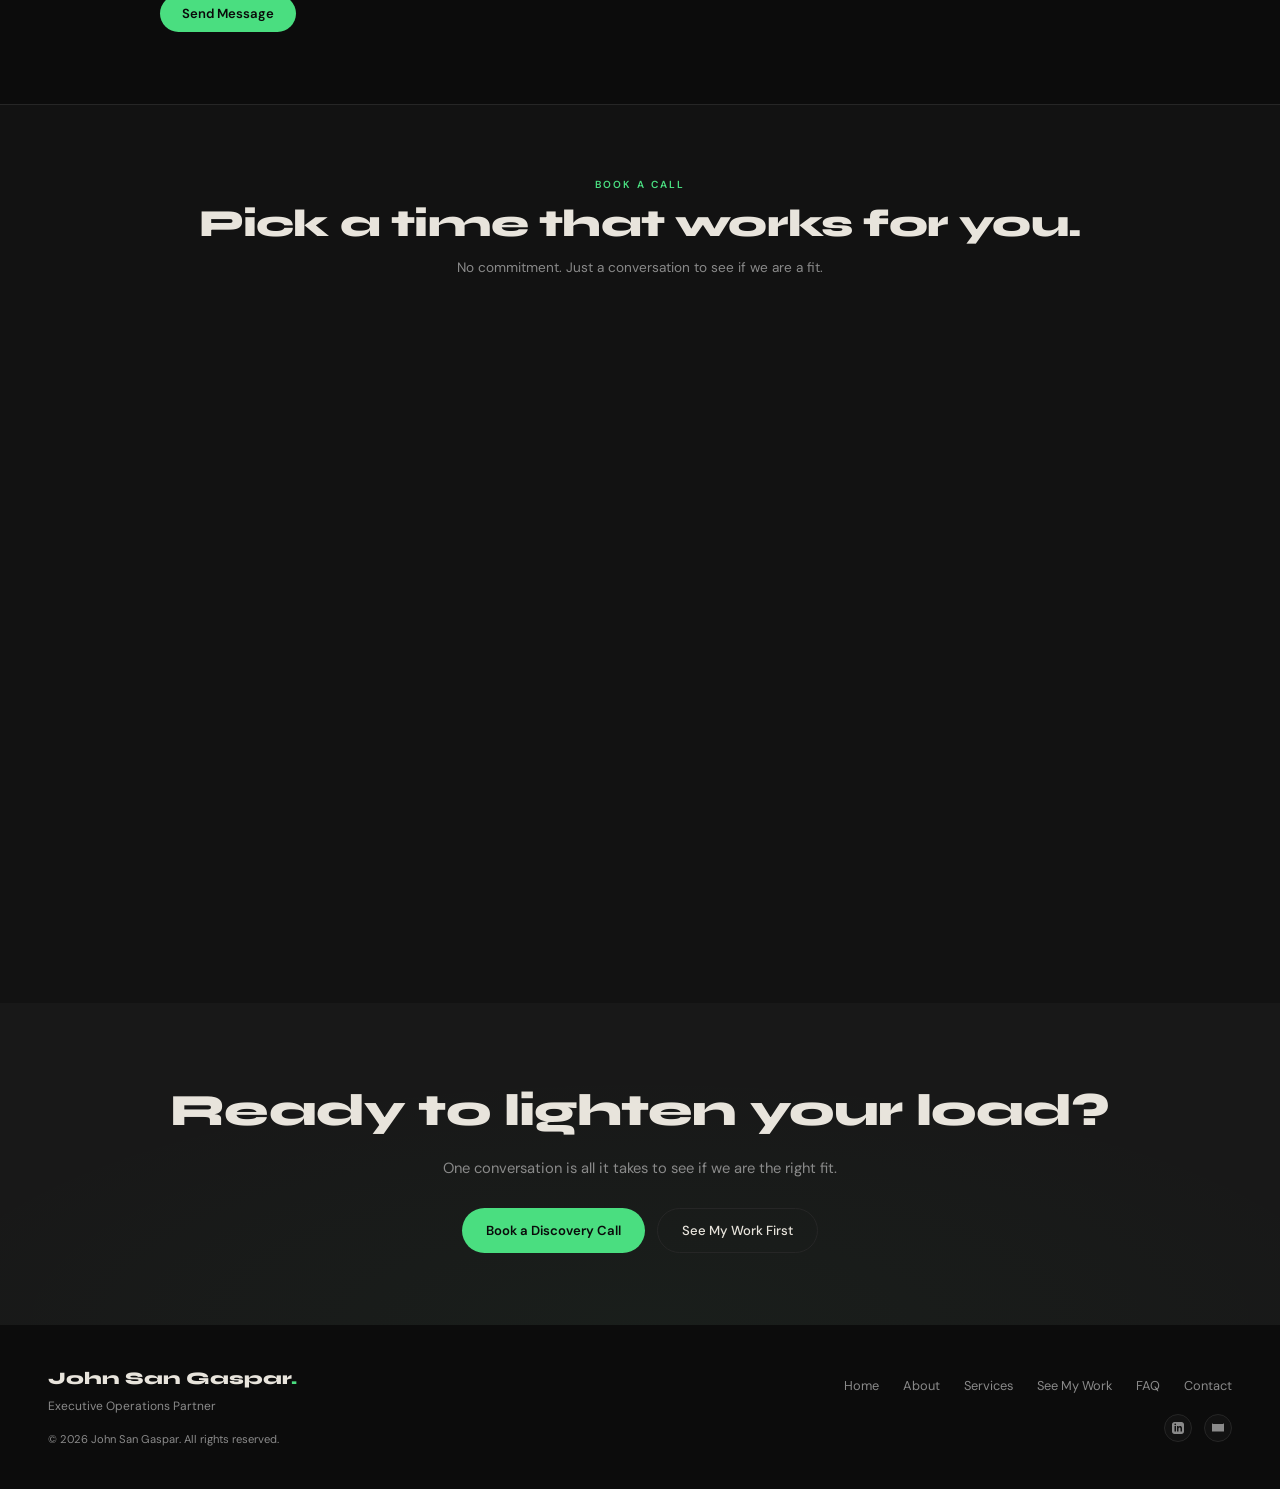
==== commit 361ef641: "work.html: collapsible ops cards, Serenity showcase, photo Work Samples" ====
--- a/index.html
+++ b/index.html
@@ -10,6 +10,7 @@
 <meta name="robots" content="index, follow">
 <meta name="theme-color" content="#0c0c0c">
 <link rel="canonical" href="https://rxin-sngspr.github.io/johnsangaspar-portfolio">
+<link rel="icon" type="image/svg+xml" href="data:image/svg+xml,<svg xmlns='http://www.w3.org/2000/svg' viewBox='0 0 32 32'><text y='28' font-size='28'>💧</text></svg>">
 <meta property="og:title" content="John San Gaspar | Executive Operations Partner">
 <meta property="og:description" content="Founder's right hand. I reduce cognitive load, build systems, and keep execution moving without hand-holding.">
 <meta property="og:url" content="https://rxin-sngspr.github.io/johnsangaspar-portfolio">
@@ -69,7 +70,6 @@
 <link rel="preconnect" href="https://fonts.googleapis.com">
 <link rel="preconnect" href="https://fonts.gstatic.com" crossorigin>
 <link href="https://fonts.googleapis.com/css2?family=Syne:wght@400;600;700;800&family=DM+Sans:ital,wght@0,300;0,400;0,500;1,300&display=swap" rel="stylesheet" />
-<link href="https://unpkg.com/aos@2.3.1/dist/aos.css" rel="stylesheet" />
 <style>
   :root {
     --bg: #0c0c0c;
@@ -78,7 +78,8 @@
     --card: #1c1c1c;
     --border: #262626;
     --white: #e8e4dc;
-    --muted: #6b6b6b;
+    --muted: #8a8a8a;
+    --btn-text: #0a0a0a;
     --green: #4ade80;
     --green-dim: #1a3a2a;
     --green-subtle: #4ade8008;
@@ -98,22 +99,22 @@
     overflow-x: hidden;
   }
   a { color: inherit; text-decoration: none; }
-
-  #cursor-canvas {
-    position: fixed;
-    top: 0; left: 0;
-    width: 100%; height: 100%;
-    pointer-events: none;
+  :focus-visible {
+    outline: 2px solid var(--green);
+    outline-offset: 2px;
+  }
+  .skip-link {
+    position: absolute;
+    top: -40px;
+    left: 0;
+    background: var(--green);
+    color: #000;
+    padding: 8px 16px;
     z-index: 9999;
-  }
-
-  /* particles background canvas */
-  #particle-canvas {
-    position: fixed;
-    top: 0; left: 0;
-    width: 100%; height: 100%;
-    pointer-events: none;
-    z-index: 0;
+    transition: top 0.2s;
+  }
+  .skip-link:focus {
+    top: 0;
   }
 
   /* floating background orbs */
@@ -196,6 +197,7 @@
     align-items: center;
     justify-content: space-between;
     background: rgba(12,12,12,0.92);
+    -webkit-backdrop-filter: blur(14px);
     backdrop-filter: blur(14px);
     border-bottom: 1px solid var(--border);
   }
@@ -220,7 +222,7 @@
   .nav-links a:hover { color: var(--white); border-bottom-color: var(--green); }
   .nav-cta {
     background: var(--green);
-    color: #0a0a0a;
+    color: var(--btn-text);
     font-weight: 600;
     font-size: 0.78rem;
     padding: 8px 18px;
@@ -249,6 +251,7 @@
       linear-gradient(90deg, var(--border) 1px, transparent 1px);
     background-size: 60px 60px;
     opacity: 0.12;
+    -webkit-mask-image: radial-gradient(ellipse 80% 60% at 50% 40%, black 30%, transparent 100%);
     mask-image: radial-gradient(ellipse 80% 60% at 50% 40%, black 30%, transparent 100%);
     z-index: 0;
   }
@@ -327,7 +330,7 @@
   }
   .btn-primary {
     background: var(--green);
-    color: #0a0a0a;
+    color: var(--btn-text);
     font-weight: 600;
     font-size: 0.82rem;
     padding: 11px 24px;
@@ -398,6 +401,7 @@
   .float-tag {
     position: absolute;
     background: rgba(28,28,28,0.85);
+    -webkit-backdrop-filter: blur(4px);
     backdrop-filter: blur(4px);
     border: 1px solid var(--border);
     border-radius: 100px;
@@ -483,7 +487,7 @@
     align-items: center;
   }
   .about-text p {
-    color: #989898;
+    color: var(--muted);
     font-size: 0.88rem;
     line-height: 1.8;
     margin-bottom: 14px;
@@ -540,7 +544,7 @@
   }
   .tool-item:hover img { opacity: 0.85; transform: scale(1.1); }
   .tool-item span {
-    font-size: 0.5rem;
+    font-size: 0.6rem;
     color: var(--muted);
     text-transform: uppercase;
     letter-spacing: 0.2px;
@@ -665,7 +669,7 @@
   .testi-stars { color: var(--green); font-size: 0.75rem; letter-spacing: 2px; margin-bottom: 12px; }
   .testi-text {
     font-size: 0.8rem;
-    color: #a0a0a0;
+    color: var(--muted);
     line-height: 1.75;
     margin-bottom: 16px;
     font-style: italic;
@@ -720,6 +724,11 @@
     align-items: center;
     transition: color 0.2s;
     user-select: none;
+    background: none;
+    border: none;
+    color: inherit;
+    width: 100%;
+    text-align: left;
   }
   .faq-q:hover { color: var(--green); }
   .faq-q .faq-toggle { font-size: 1.1rem; color: var(--muted); transition: transform 0.2s; }
@@ -770,14 +779,13 @@
     font-family: var(--font-body);
     font-size: 0.82rem;
     transition: border-color 0.2s;
-    outline: none;
   }
   .form-group input:focus,
   .form-group textarea:focus { border-color: var(--green); }
   .form-group textarea { min-height: 80px; resize: vertical; }
   .form-submit {
     background: var(--green);
-    color: #0a0a0a;
+    color: var(--btn-text);
     font-weight: 600;
     font-size: 0.82rem;
     padding: 10px 22px;
@@ -857,7 +865,7 @@
   }
   .footer-logo span { color: var(--green); }
   .footer-tagline { font-size: 0.75rem; color: var(--muted); }
-  .footer-copy { font-size: 0.7rem; color: #3a3a3a; margin-top: 10px; }
+  .footer-copy { font-size: 0.7rem; color: var(--muted); margin-top: 10px; }
 
   .footer-right {
     display: flex;
@@ -897,7 +905,7 @@
   }
 
 
-  .hamburger { display: none; flex-direction: column; gap: 5px; cursor: pointer; background: none; border: none; padding: 4px; }
+  .hamburger { display: none; flex-direction: column; gap: 5px; cursor: pointer; background: none; border: none; padding: 12px; }
   .hamburger span { width: 20px; height: 2px; background: var(--white); border-radius: 2px; transition: transform 0.2s, opacity 0.2s; }
   .hamburger.active span:nth-child(1) { transform: translateY(7px) rotate(45deg); }
   .hamburger.active span:nth-child(2) { opacity: 0; }
@@ -931,6 +939,7 @@
       display: none;
       position: fixed; top: 56px; left: 0; right: 0;
       background: rgba(12,12,12,0.97);
+      -webkit-backdrop-filter: blur(14px);
       backdrop-filter: blur(14px);
       flex-direction: column; gap: 0;
       padding: 8px 16px 16px;
@@ -962,8 +971,9 @@
 </head>
 <body>
 
-<canvas id="cursor-canvas"></canvas>
-<canvas id="particle-canvas"></canvas>
+<a href="#main-content" class="skip-link">Skip to content</a>
+
+
 <div class="bg-orb bg-orb-1"></div>
 <div class="bg-orb bg-orb-2"></div>
 <div class="bg-orb bg-orb-3"></div>
@@ -982,12 +992,13 @@
     <li><a href="#book">Book</a></li>
     <li><a href="#contact-section">Contact</a></li>
   </ul>
-  <a href="https://calendly.com/rainsngspr/discovery-call-with-john" target="_blank" class="nav-cta nav-cta-desktop">Book a Call</a>
-  <button class="hamburger" id="hamburger" aria-label="Toggle menu">
+  <a href="https://calendly.com/rainsngspr/discovery-call-with-john" target="_blank" rel="noopener noreferrer" class="nav-cta nav-cta-desktop">Book a Call</a>
+  <button class="hamburger" id="hamburger" aria-label="Toggle menu" aria-expanded="false">
     <span></span><span></span><span></span>
   </button>
 </nav>
 
+<main id="main-content">
 <section id="home">
   <div class="hero-bg-grid"></div>
 
@@ -1006,7 +1017,7 @@
   </p>
 
   <div class="hero-actions">
-    <a href="https://calendly.com/rainsngspr/discovery-call-with-john" target="_blank" class="btn-primary">Book a Discovery Call</a>
+    <a href="https://calendly.com/rainsngspr/discovery-call-with-john" target="_blank" rel="noopener noreferrer" class="btn-primary">Book a Discovery Call</a>
     <a href="work.html" class="btn-outline">See My Work</a>
   </div>
 
@@ -1014,7 +1025,7 @@
     <div class="hero-ring"><div class="orb"></div></div>
     <div class="hero-ring-2"></div>
     <div class="hero-photo">
-      <img src="assets/rainpicture.jpg" alt="John San Gaspar" />
+      <img src="assets/rainpicture.jpg" alt="John San Gaspar" width="170" height="170" />
     </div>
     <span class="float-tag t1">Sales Operations</span>
     <span class="float-tag t2">Workflow Systems</span>
@@ -1023,7 +1034,7 @@
   </div>
 </section>
 
-<div class="stats-strip" data-aos="fade-up">
+<div class="stats-strip" >
   <div class="stat-item">
     <div class="stat-number">3+</div>
     <div class="stat-label">Years Experience</div>
@@ -1042,7 +1053,7 @@
   </div>
 </div>
 
-<section id="about" data-aos="fade-up">
+<section id="about" >
   <div class="about-text">
     <div class="section-label">About Me</div>
     <h2 class="section-title">I keep founders focused and operations moving.</h2>
@@ -1067,7 +1078,7 @@
   </div>
 </section>
 
-<div class="tools-section" data-aos="fade-up">
+<div class="tools-section" >
   <div class="section-label">Tool Stack</div>
   <h2 class="section-title">The tools I work with daily.</h2>
   <p class="section-sub">From CRM to creative, I adapt to your stack fast.</p>
@@ -1114,7 +1125,7 @@
   </div>
 </div>
 
-<section id="solve" data-aos="fade-up">
+<section id="solve" >
   <div class="section-inner">
     <div class="solve-header">
       <div class="section-label">Problems I Solve</div>
@@ -1138,7 +1149,7 @@
   </div>
 </section>
 
-<section id="services" data-aos="fade-up">
+<section id="services" >
   <div class="services-header">
     <div>
       <div class="section-label">Services</div>
@@ -1194,7 +1205,7 @@
   </div>
 </section>
 
-<section id="testimonials" data-aos="fade-up">
+<section id="testimonials" >
   <div>
     <div class="section-label">What People Say</div>
     <h2 class="section-title">Trusted by leaders who measure results.</h2>
@@ -1236,51 +1247,51 @@
   </div>
 </section>
 
-<section id="faq" data-aos="fade-up">
+<section id="faq" >
   <div class="section-inner">
     <div class="section-label">FAQs</div>
     <h2 class="section-title">Questions founders usually ask.</h2>
     <div class="faq-grid">
       <div class="faq-item">
-        <div class="faq-q" onclick="this.parentElement.classList.toggle('open')">
+        <button class="faq-q" onclick="this.parentElement.classList.toggle('open')" aria-expanded="false">
           How do you work with founders?
           <span class="faq-toggle">+</span>
-        </div>
+        </button>
         <div class="faq-a">I work as an extension of your team, not a separate vendor. I integrate into your existing tools and workflows, take ownership of the operational layer, and report on progress without needing constant direction. Most of my clients check in once a day or less.</div>
       </div>
       <div class="faq-item">
-        <div class="faq-q" onclick="this.parentElement.classList.toggle('open')">
+        <button class="faq-q" onclick="this.parentElement.classList.toggle('open')" aria-expanded="false">
           What time zone are you in?
           <span class="faq-toggle">+</span>
-        </div>
+        </button>
         <div class="faq-a">I am based in the Philippines (PHT, UTC+8). I work across US, Canadian, UK, and AU time zones. My typical schedule overlaps with your business hours, and I adjust as needed for urgent needs or key meetings.</div>
       </div>
       <div class="faq-item">
-        <div class="faq-q" onclick="this.parentElement.classList.toggle('open')">
+        <button class="faq-q" onclick="this.parentElement.classList.toggle('open')" aria-expanded="false">
           What tools do you use?
           <span class="faq-toggle">+</span>
-        </div>
+        </button>
         <div class="faq-a">I work with 30+ tools including ClickUp, Notion, Asana, HubSpot, Slack, Google Workspace, Zapier, and more. I adapt to your stack within days. If you use something I have not seen, I learn it fast.</div>
       </div>
       <div class="faq-item">
-        <div class="faq-q" onclick="this.parentElement.classList.toggle('open')">
+        <button class="faq-q" onclick="this.parentElement.classList.toggle('open')" aria-expanded="false">
           How do you handle communication?
           <span class="faq-toggle">+</span>
-        </div>
+        </button>
         <div class="faq-a">Whatever works for you. Slack, email, Telegram, WhatsApp, or a weekly async report. I adapt to your preferred style and make sure you get updates without added noise.</div>
       </div>
       <div class="faq-item">
-        <div class="faq-q" onclick="this.parentElement.classList.toggle('open')">
+        <button class="faq-q" onclick="this.parentElement.classList.toggle('open')" aria-expanded="false">
           What is the first step?
           <span class="faq-toggle">+</span>
-        </div>
+        </button>
         <div class="faq-a">A 15-minute discovery call. We talk about what is slowing you down, what you need handled, and whether we are a good fit. If it works, I start within the week. If not, I will point you to someone who can help.</div>
       </div>
     </div>
   </div>
 </section>
 
-<section id="contact-section" data-aos="fade-up">
+<section id="contact-section" >
   <div class="section-inner">
     <div class="contact-grid">
       <div class="contact-left">
@@ -1306,7 +1317,7 @@
           <div class="form-error" id="formError"></div>
         </form>
 
-        <div class="form-success" id="formSuccess">
+        <div class="form-success" id="formSuccess" aria-live="polite">
           <h3>Got it.</h3>
           <p>I will be in touch soon. <br/> John</p>
         </div>
@@ -1316,7 +1327,7 @@
         <div class="contact-method">
           <h4>Book a discovery call</h4>
           <p>Prefer to talk first? Pick a time that works for you.</p>
-          <a href="https://calendly.com/rainsngspr/discovery-call-with-john" target="_blank" rel="noopener">Book on Calendly &rarr;</a>
+          <a href="https://calendly.com/rainsngspr/discovery-call-with-john" target="_blank" rel="noopener noreferrer">Book on Calendly &rarr;</a>
         </div>
         <div class="contact-method">
           <h4>Email me directly</h4>
@@ -1333,7 +1344,7 @@
   </div>
 </section>
 
-<section id="book" data-aos="fade-up">
+<section id="book" >
   <div class="section-inner" style="text-align:center;">
     <div class="section-label">Book a Call</div>
     <h2 class="section-title">Pick a time that works for you.</h2>
@@ -1345,7 +1356,7 @@
   </div>
 </section>
 
-<div class="cta-banner" data-aos="fade-up">
+<div class="cta-banner" >
   <h2>Ready to lighten your load?</h2>
   <p>One conversation is all it takes to see if we are the right fit.</p>
   <div class="cta-actions">
@@ -1353,6 +1364,8 @@
     <a href="work.html" class="btn-outline">See My Work First</a>
   </div>
 </div>
+
+</main>
 
 <footer>
   <div class="footer-left">
@@ -1385,166 +1398,8 @@
 <button id="backToTop" aria-label="Back to top">
   <svg viewBox="0 0 24 24" width="18" height="18" fill="none" stroke="currentColor" stroke-width="2.5" stroke-linecap="round" stroke-linejoin="round"><polyline points="18 15 12 9 6 15"/></svg>
 </button>
-<script src="https://unpkg.com/aos@2.3.1/dist/aos.js"></script>
+
 <script defer>
-  // PARTICLES BACKGROUND + SHOOTING STARS
-  const pCanvas = document.getElementById('particle-canvas');
-  const pCtx = pCanvas.getContext('2d');
-  let particles = [];
-  let meteors = [];
-
-  function resizeParticles() {
-    pCanvas.width = window.innerWidth;
-    pCanvas.height = window.innerHeight;
-  }
-  window.addEventListener('resize', resizeParticles);
-  resizeParticles();
-
-  for (let i = 0; i < 45; i++) {
-    particles.push({
-      x: Math.random() * pCanvas.width,
-      y: Math.random() * pCanvas.height,
-      vx: (Math.random() - 0.5) * 0.15,
-      vy: (Math.random() - 0.5) * 0.15,
-      size: Math.random() * 1.8 + 0.3,
-      opacity: Math.random() * 0.35 + 0.05
-    });
-  }
-
-  function spawnMeteor() {
-    if (Math.random() > 0.004) return;
-    const angle = Math.PI / 4 + (Math.random() - 0.5) * 0.5;
-    const speed = Math.random() * 3 + 2;
-    meteors.push({
-      x: Math.random() * pCanvas.width * 0.8 + pCanvas.width * 0.1,
-      y: Math.random() * pCanvas.height * 0.3,
-      vx: Math.cos(angle) * speed,
-      vy: Math.sin(angle) * speed,
-      life: 1,
-      len: Math.random() * 50 + 20
-    });
-  }
-
-  function animateParticles() {
-    pCtx.clearRect(0, 0, pCanvas.width, pCanvas.height);
-    particles.forEach(p => {
-      p.x += p.vx;
-      p.y += p.vy;
-      if (p.x < 0) p.x = pCanvas.width;
-      if (p.x > pCanvas.width) p.x = 0;
-      if (p.y < 0) p.y = pCanvas.height;
-      if (p.y > pCanvas.height) p.y = 0;
-      pCtx.fillStyle = `rgba(74, 222, 128, ${p.opacity})`;
-      pCtx.beginPath();
-      pCtx.arc(p.x, p.y, p.size, 0, Math.PI * 2);
-      pCtx.fill();
-    });
-    spawnMeteor();
-    for (let i = meteors.length - 1; i >= 0; i--) {
-      let m = meteors[i];
-      m.x += m.vx;
-      m.y += m.vy;
-      m.life -= 0.006;
-      if (m.life <= 0) { meteors.splice(i, 1); continue; }
-      pCtx.beginPath();
-      pCtx.moveTo(m.x, m.y);
-      pCtx.lineTo(m.x - m.vx * m.len, m.y - m.vy * m.len);
-      pCtx.strokeStyle = `rgba(74, 222, 128, ${m.life * 0.5})`;
-      pCtx.lineWidth = 1.5;
-      pCtx.stroke();
-      pCtx.beginPath();
-      pCtx.arc(m.x, m.y, 2, 0, Math.PI * 2);
-      pCtx.fillStyle = `rgba(163, 230, 53, ${m.life * 0.8})`;
-      pCtx.fill();
-    }
-    requestAnimationFrame(animateParticles);
-  }
-  animateParticles();
-
-  // SPARKLE CURSOR TRAIL
-  const cCanvas = document.getElementById('cursor-canvas');
-  const cCtx = cCanvas.getContext('2d');
-  let trail = [];
-  let sparkles = [];
-  const mouse = { x: 0, y: 0 };
-
-  window.addEventListener('resize', () => {
-    cCanvas.width = window.innerWidth;
-    cCanvas.height = window.innerHeight;
-  });
-  window.dispatchEvent(new Event('resize'));
-
-  window.addEventListener('mousemove', (e) => {
-    mouse.x = e.clientX;
-    mouse.y = e.clientY;
-    trail.push({ x: mouse.x, y: mouse.y });
-    if (trail.length > 30) trail.shift();
-    for (let i = 0; i < 3; i++) {
-      const angle = Math.random() * Math.PI * 2;
-      const speed = Math.random() * 1.5 + 0.3;
-      sparkles.push({
-        x: mouse.x + (Math.random() - 0.5) * 12,
-        y: mouse.y + (Math.random() - 0.5) * 12,
-        vx: Math.cos(angle) * speed,
-        vy: Math.sin(angle) * speed - 0.5,
-        life: 1,
-        size: Math.random() * 2 + 0.5,
-        color: Math.random() > 0.6 ? '#4ade80' : Math.random() > 0.5 ? '#a3e635' : '#ffffff',
-        star: Math.random() > 0.7
-      });
-    }
-  });
-
-  function drawStar(ctx, cx, cy, r) {
-    ctx.beginPath();
-    for (let i = 0; i < 5; i++) {
-      const angle = (i * 4 * Math.PI) / 5 - Math.PI / 2;
-      const method = i === 0 ? 'moveTo' : 'lineTo';
-      ctx[method](cx + Math.cos(angle) * r, cy + Math.sin(angle) * r);
-    }
-    ctx.closePath();
-  }
-
-  function animateTrail() {
-    cCtx.clearRect(0, 0, cCanvas.width, cCanvas.height);
-    if (trail.length > 1) {
-      for (let i = 1; i < trail.length; i++) {
-        const alpha = (i / trail.length) * 0.25;
-        const width = (i / trail.length) * 3;
-        cCtx.beginPath();
-        cCtx.moveTo(trail[i - 1].x, trail[i - 1].y);
-        cCtx.lineTo(trail[i].x, trail[i].y);
-        cCtx.strokeStyle = `rgba(74, 222, 128, ${alpha})`;
-        cCtx.lineWidth = width;
-        cCtx.stroke();
-      }
-    }
-    for (let i = sparkles.length - 1; i >= 0; i--) {
-      let s = sparkles[i];
-      s.x += s.vx;
-      s.y += s.vy;
-      s.vy += 0.01;
-      s.life -= 0.015;
-      if (s.life <= 0) sparkles.splice(i, 1);
-      else {
-        cCtx.globalAlpha = s.life * 0.8;
-        if (s.star) {
-          drawStar(cCtx, s.x, s.y, s.size);
-          cCtx.fillStyle = s.color;
-          cCtx.fill();
-        } else {
-          cCtx.fillStyle = s.color;
-          cCtx.beginPath();
-          cCtx.arc(s.x, s.y, s.size * 0.6, 0, Math.PI * 2);
-          cCtx.fill();
-        }
-      }
-    }
-    cCtx.globalAlpha = 1;
-    requestAnimationFrame(animateTrail);
-  }
-  animateTrail();
-
   // CONTACT FORM
   const contactForm = document.getElementById('contactForm');
   const submitBtn = document.getElementById('submitBtn');
@@ -1579,15 +1434,13 @@
     });
   }
 
-  // AOS INIT
-  AOS.init({ duration: 600, once: true, offset: 80 });
-
   // MOBILE NAV
   const hamburger = document.getElementById('hamburger');
   const navLinks = document.getElementById('navLinks');
   hamburger.addEventListener('click', () => {
     hamburger.classList.toggle('active');
     navLinks.classList.toggle('open');
+    hamburger.setAttribute('aria-expanded', hamburger.classList.contains('active'));
   });
   navLinks.querySelectorAll('a').forEach(a => {
     a.addEventListener('click', () => {
@@ -1614,9 +1467,16 @@
       if (window.scrollY >= s.offsetTop - 120) current = s.getAttribute('id');
     });
     navLinkItems.forEach(a => {
-      a.style.color = a.getAttribute('href') === '#' + current ? 'var(--white)' : '';
+      const isActive = a.getAttribute('href') === '#' + current;
+      if (isActive) {
+        a.setAttribute('aria-current', 'page');
+        a.style.color = 'var(--white)';
+      } else {
+        a.removeAttribute('aria-current');
+        if (a.style.color) a.style.color = '';
+      }
     });
-  });
+  }, { passive: true });
 </script>
 </body>
 </html>
